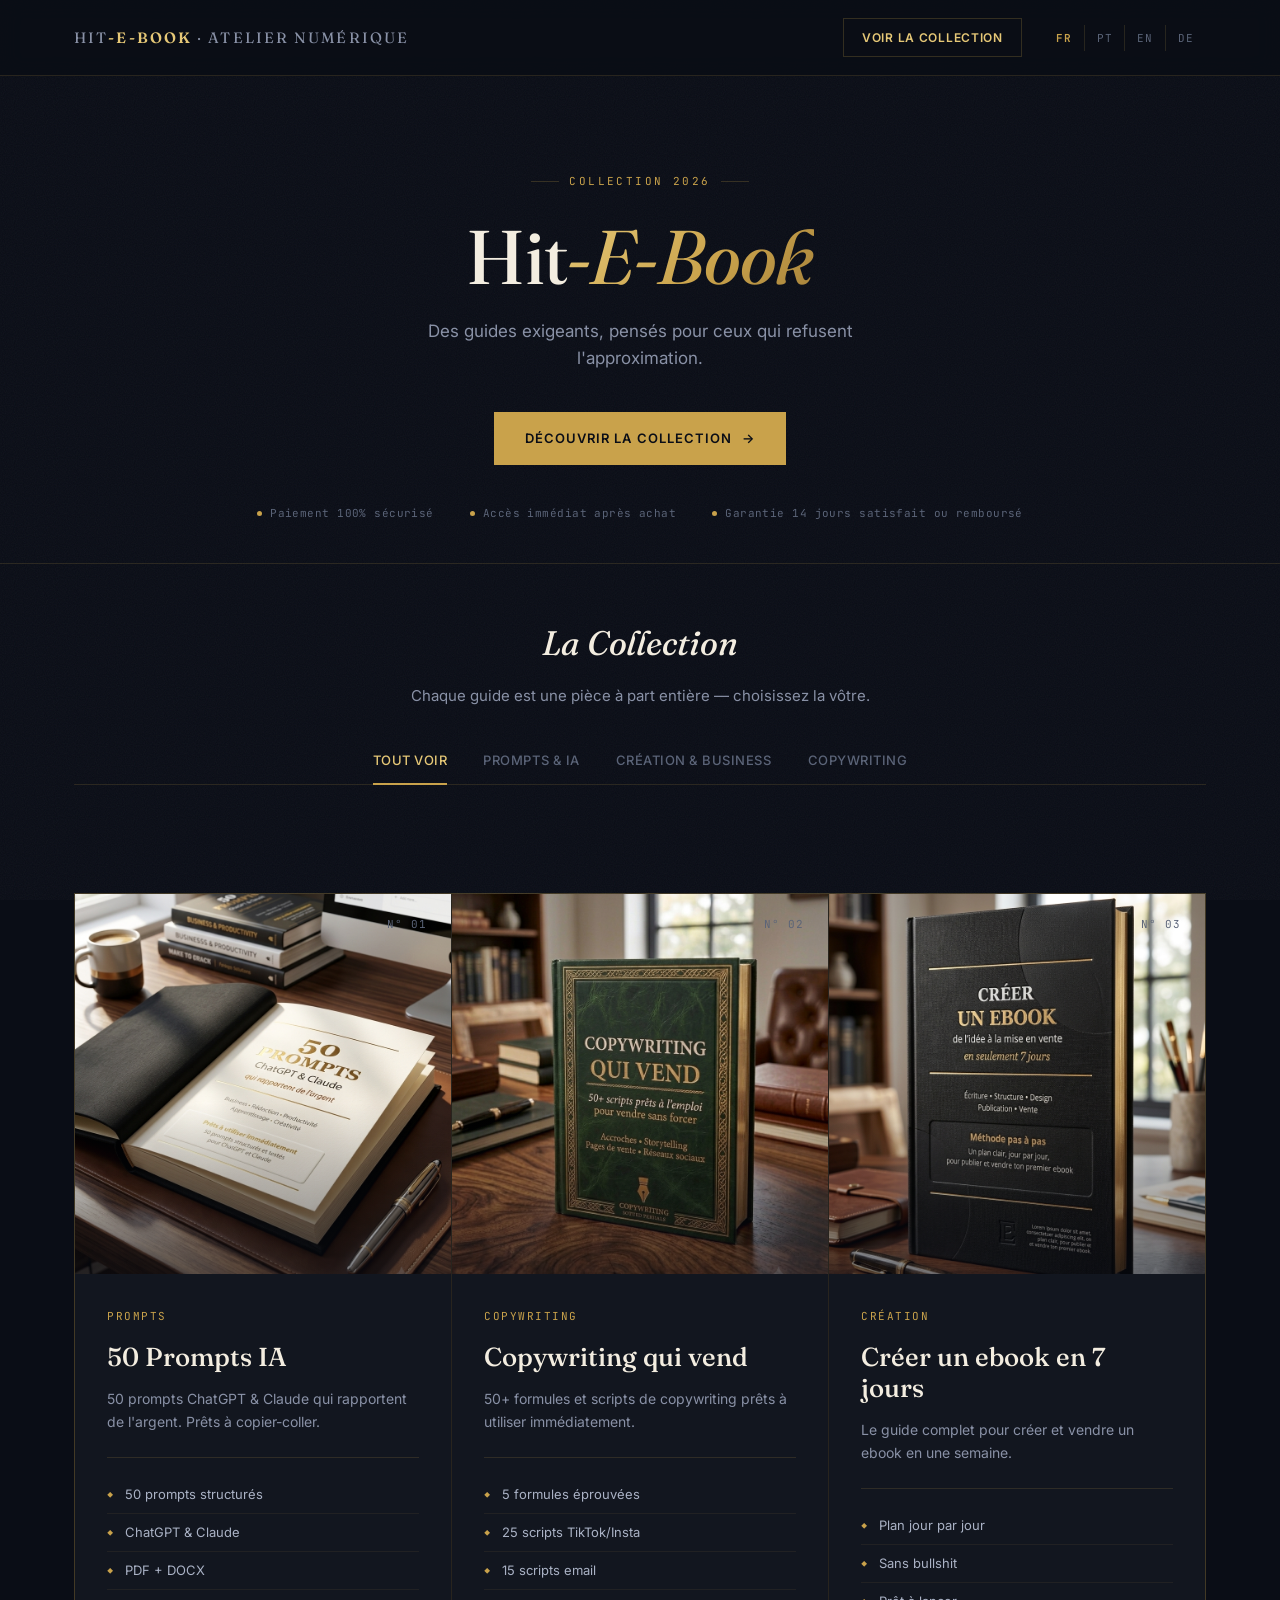
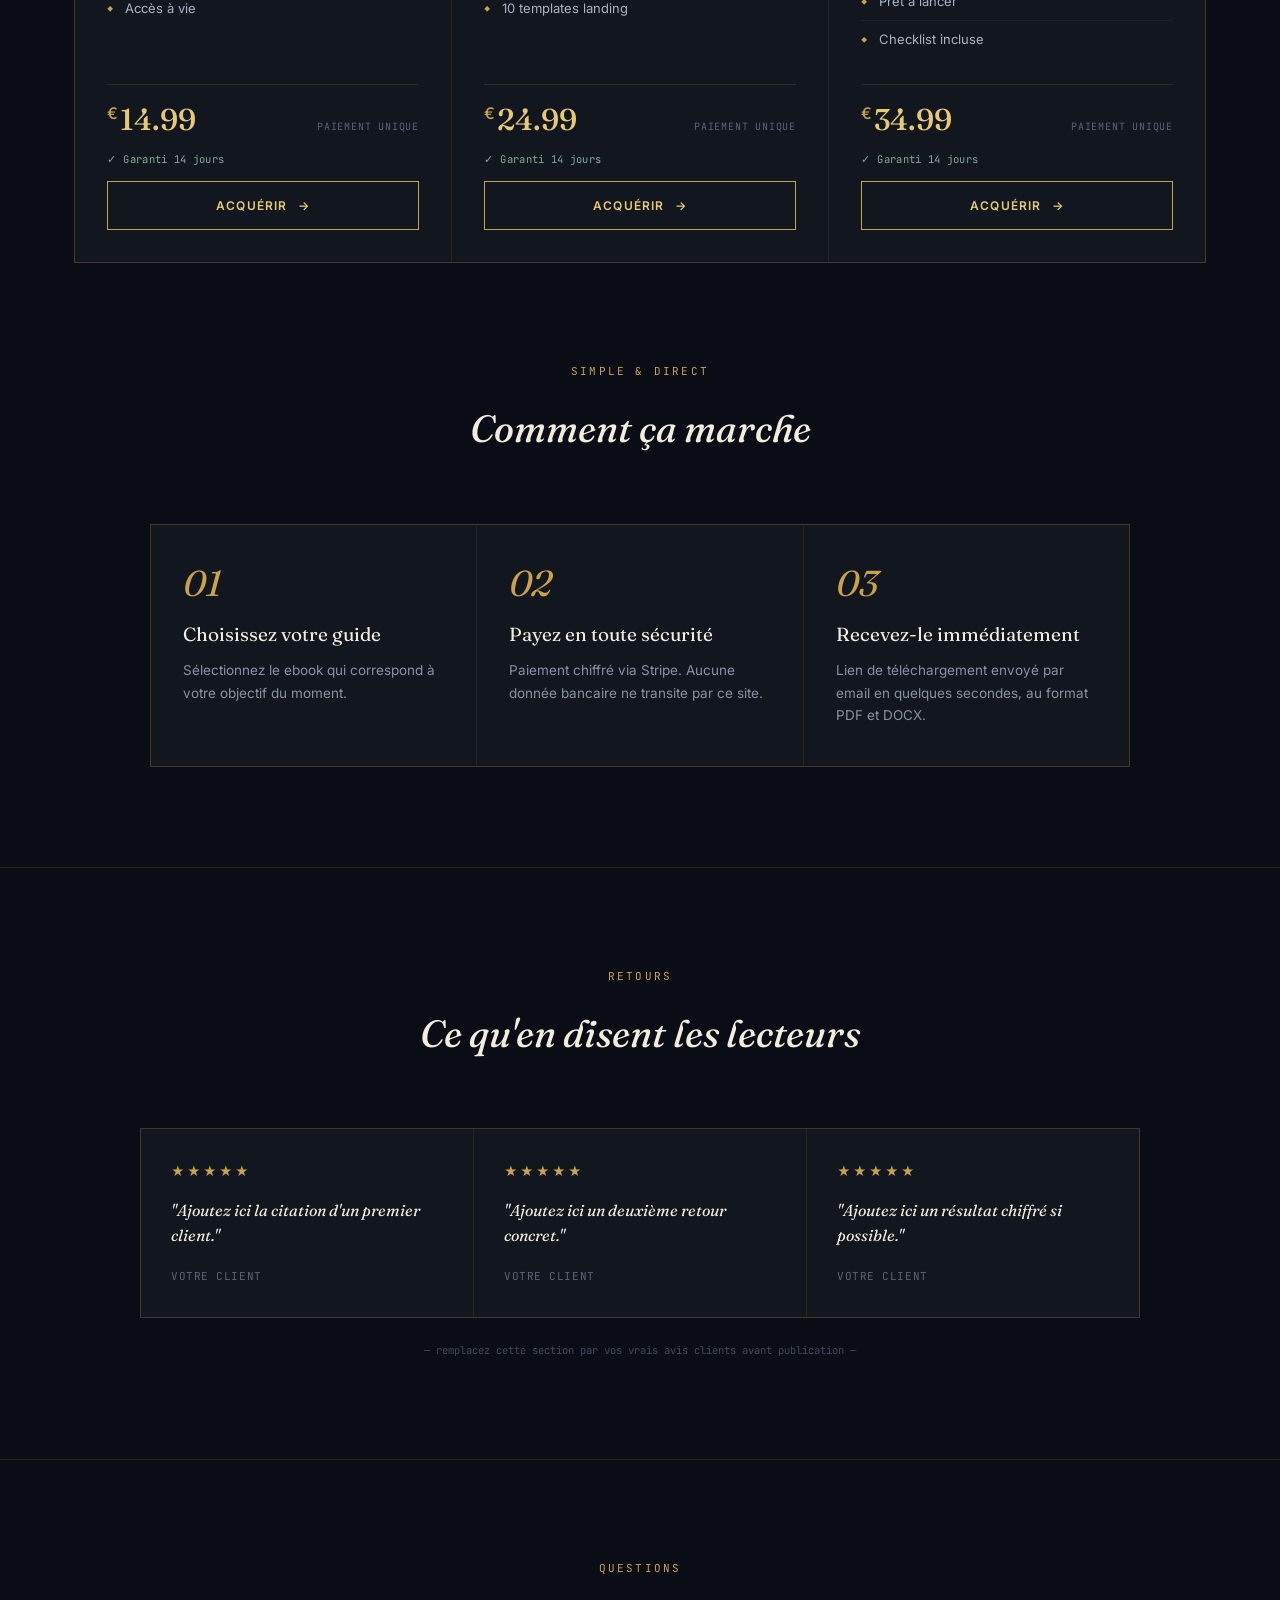
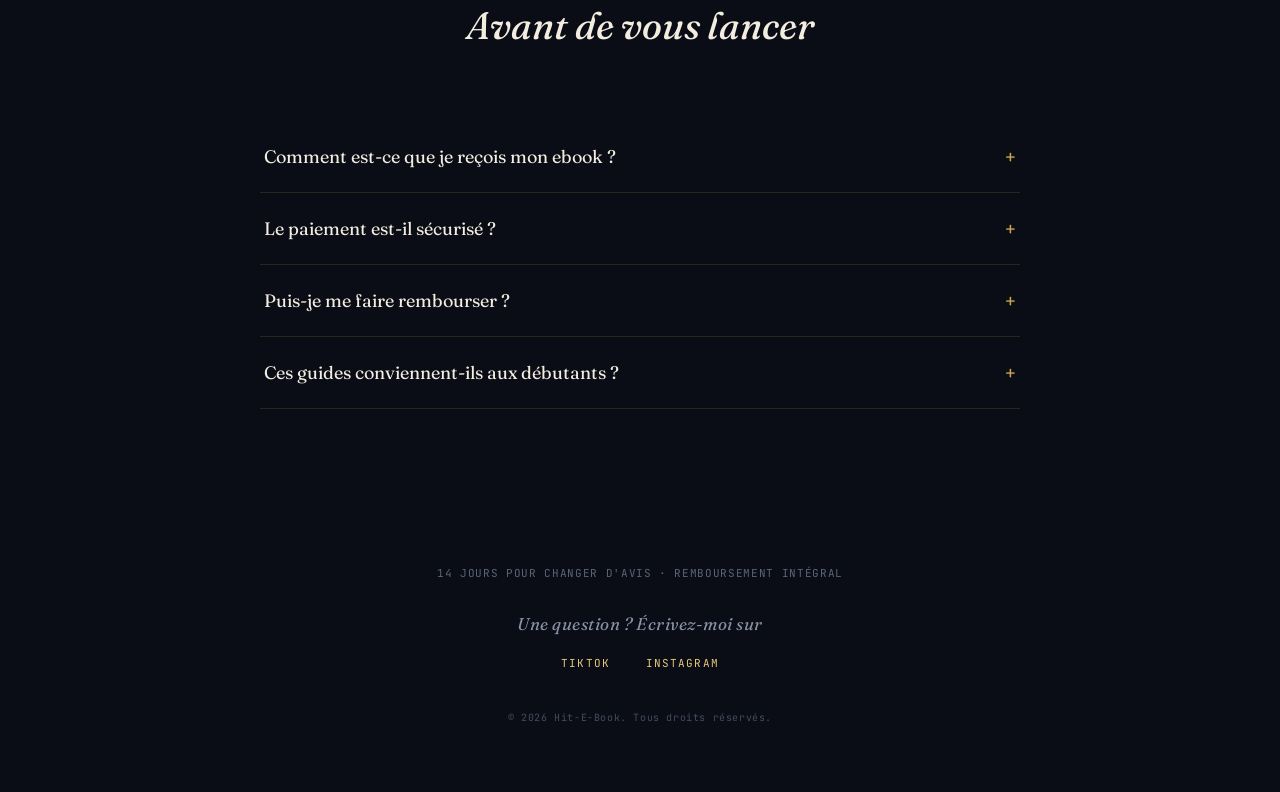
==== index.html @ 1818e829 "Update index.html" ====
<!DOCTYPE html>
<html lang="fr">
<head>
<meta charset="UTF-8">
<meta name="viewport" content="width=device-width, initial-scale=1.0">
<meta name="description" content="Des guides numériques exigeants sur les prompts IA, le copywriting et la création de business en ligne. Paiement sécurisé, accès immédiat.">
<link rel="icon" type="image/x-icon" href="hitebook.ico">
<title>Hit-E-Book — Collection</title>

<link rel="preconnect" href="https://fonts.googleapis.com">
<link rel="preconnect" href="https://fonts.gstatic.com" crossorigin>
<link href="https://fonts.googleapis.com/css2?family=Fraunces:ital,opsz,wght@0,9..144,300;0,9..144,450;0,9..144,600;0,9..144,700;1,9..144,450&family=Inter:wght@400;500;600;700&family=JetBrains+Mono:wght@400;500&display=swap" rel="stylesheet">

<style>
    :root{
        --bg: #0a0d16;
        --bg-panel: #12162389;
        --panel-solid: #12161f;
        --panel-raised: #171c29;
        --gold: #c9a24b;
        --gold-light: #e6c877;
        --gold-dim: rgba(201,162,75,0.22);
        --hairline: rgba(201,162,75,0.16);
        --cream: #f3ede0;
        --muted: #8991a6;
        --muted-dim: #5b6478;
        --green: #7fae8f;
    }

    *{ margin:0; padding:0; box-sizing:border-box; }

    html{ scroll-behavior:smooth; }

    body{
        font-family:'Inter', sans-serif;
        background:
            radial-gradient(1100px 600px at 50% -10%, rgba(201,162,75,0.10), transparent 60%),
            var(--bg);
        color: var(--cream);
        line-height:1.6;
        -webkit-font-smoothing: antialiased;
    }

    body::before{
        content:"";
        position:fixed; inset:0;
        pointer-events:none;
        opacity:0.05;
        z-index:1;
        background-image:url("data:image/svg+xml;utf8,<svg xmlns='http://www.w3.org/2000/svg' width='120' height='120'><filter id='n'><feTurbulence type='fractalNoise' baseFrequency='0.9' numOctaves='2' stitchTiles='stitch'/></filter><rect width='100%25' height='100%25' filter='url(%23n)'/></svg>");
    }

    .container{ max-width:1180px; margin:0 auto; padding:0 24px; position:relative; z-index:2; }

    a{ color:inherit; }

    ::selection{ background: var(--gold-dim); color:var(--cream); }

    /* ============ TOP BAR ============ */
    .topbar{
        border-bottom:1px solid var(--hairline);
        padding:18px 0;
        position:sticky;
        top:0;
        background: rgba(10,13,22,0.86);
        backdrop-filter: blur(10px);
        -webkit-backdrop-filter: blur(10px);
        z-index:50;
    }
    .topbar .container{
        display:flex;
        align-items:center;
        justify-content:space-between;
        gap:16px;
        flex-wrap:wrap;
    }
    .brand-mark{
        font-family:'Fraunces', serif;
        font-size:15px;
        letter-spacing:0.14em;
        text-transform:uppercase;
        color: var(--muted);
    }
    .brand-mark strong{ color: var(--gold-light); font-weight:600; }

    .topbar-right{
        display:flex;
        align-items:center;
        gap:22px;
    }

    .topbar-cta{
        font-family:'Inter', sans-serif;
        font-size:12px;
        font-weight:600;
        letter-spacing:0.06em;
        text-transform:uppercase;
        color: var(--gold-light);
        border:1px solid var(--gold-dim);
        padding:9px 18px;
        text-decoration:none;
        transition: all 0.25s ease;
        white-space:nowrap;
    }
    .topbar-cta:hover{ background: var(--gold); color:#0a0d16; border-color: var(--gold); }

    .language-selector{
        display:flex;
        align-items:center;
        gap:0;
    }
    .language-btn{
        background:none;
        border:none;
        color: var(--muted-dim);
        padding:6px 12px;
        cursor:pointer;
        font-family:'JetBrains Mono', monospace;
        font-size:11px;
        letter-spacing:0.08em;
        text-transform:uppercase;
        border-right:1px solid var(--hairline);
        transition: color 0.25s ease;
    }
    .language-selector .language-btn:last-child{ border-right:none; }
    .language-btn:hover{ color: var(--gold-light); }
    .language-btn.active{ color: var(--gold); font-weight:600; }

    /* ============ HEADER / HERO ============ */
    header{
        padding:88px 20px 40px;
        text-align:center;
        border-bottom:1px solid var(--hairline);
        position:relative;
        overflow:hidden;
    }

    .eyebrow{
        display:inline-flex;
        align-items:center;
        gap:10px;
        font-family:'JetBrains Mono', monospace;
        font-size:11px;
        letter-spacing:0.22em;
        text-transform:uppercase;
        color: var(--gold);
        margin-bottom:28px;
    }
    .eyebrow::before, .eyebrow::after{
        content:"";
        width:28px; height:1px;
        background: var(--gold-dim);
    }

    header h1{
        font-family:'Fraunces', serif;
        font-weight:450;
        font-size:clamp(44px, 7vw, 76px);
        letter-spacing:-0.01em;
        line-height:1.02;
        margin-bottom:22px;
    }

    .gradient-text{
        font-style:italic;
        font-weight:450;
        background: linear-gradient(135deg, var(--gold-light), var(--gold) 60%, #a5813a);
        -webkit-background-clip:text;
        -webkit-text-fill-color:transparent;
        background-clip:text;
    }

    header p{
        font-size:17px;
        color: var(--muted);
        max-width:480px;
        margin:0 auto 40px;
        font-weight:400;
    }

    .header-cta{
        display:inline-flex;
        align-items:center;
        gap:10px;
        background: var(--gold);
        color:#0a0d16;
        border:1px solid var(--gold);
        padding:15px 30px;
        text-align:center;
        font-family:'Inter', sans-serif;
        font-weight:600;
        font-size:13px;
        letter-spacing:0.08em;
        text-transform:uppercase;
        text-decoration:none;
        cursor:pointer;
        transition: transform 0.25s ease, box-shadow 0.25s ease;
        margin-bottom:40px;
    }
    .header-cta:hover{ transform: translateY(-2px); box-shadow: 0 12px 30px -8px rgba(201,162,75,0.45); }

    /* trust bar */
    .trust-bar{
        display:flex;
        justify-content:center;
        gap:36px;
        flex-wrap:wrap;
        font-family:'JetBrains Mono', monospace;
        font-size:11px;
        letter-spacing:0.04em;
        color: var(--muted-dim);
    }
    .trust-bar span{
        display:inline-flex;
        align-items:center;
        gap:8px;
    }
    .trust-bar span::before{
        content:"";
        width:5px; height:5px;
        border-radius:50%;
        background: var(--gold);
        flex-shrink:0;
    }

    /* ============ HERO STRIP ============ */
    .hero{
        padding:52px 20px 44px;
        text-align:center;
    }

    .hero h2{
        font-family:'Fraunces', serif;
        font-weight:450;
        font-style:italic;
        font-size:clamp(26px, 3.4vw, 34px);
        color: var(--cream);
        margin-bottom:14px;
    }

    .hero p{
        font-size:15px;
        color: var(--muted);
        margin-bottom:44px;
    }

    .filters{
        display:flex;
        justify-content:center;
        gap:36px;
        flex-wrap:wrap;
        border-bottom:1px solid var(--hairline);
        padding-bottom:0;
    }

    .filter-btn{
        background:none;
        border:none;
        color: var(--muted-dim);
        padding:0 0 16px;
        cursor:pointer;
        font-family:'Inter', sans-serif;
        font-size:13px;
        letter-spacing:0.04em;
        text-transform:uppercase;
        font-weight:500;
        position:relative;
        transition: color 0.25s ease;
    }
    .filter-btn::after{
        content:"";
        position:absolute;
        left:0; right:0; bottom:-1px;
        height:2px;
        background: var(--gold);
        transform: scaleX(0);
        transform-origin:center;
        transition: transform 0.3s ease;
    }
    .filter-btn:hover{ color: var(--cream); }
    .filter-btn.active{ color: var(--gold-light); }
    .filter-btn.active::after{ transform: scaleX(1); }

    /* ============ PRODUCTS GRID ============ */
    .products-grid{
        display:grid;
        grid-template-columns: repeat(auto-fit, minmax(340px, 1fr));
        gap:1px;
        background: var(--hairline);
        border:1px solid var(--hairline);
        margin:64px 0 0;
    }

    .product-card{
        background: var(--panel-solid);
        position:relative;
        display:flex;
        flex-direction:column;
        transition: background 0.35s ease;
    }
    .product-card:hover{ background:#151a26; }

    .product-edition{
        position:absolute;
        top:22px; right:24px;
        font-family:'JetBrains Mono', monospace;
        font-size:11px;
        letter-spacing:0.1em;
        color: var(--muted-dim);
        z-index:3;
    }

    .product-badge{
        position:absolute;
        top:22px; left:0;
        background: var(--gold);
        color:#0a0d16;
        font-family:'JetBrains Mono', monospace;
        font-size:10px;
        font-weight:700;
        letter-spacing:0.08em;
        text-transform:uppercase;
        padding:5px 12px 5px 14px;
        z-index:3;
    }

    .product-image{
        width:100%;
        height:380px;
        background: linear-gradient(180deg, #1b2130 0%, #0e1119 100%);
        display:flex;
        align-items:center;
        justify-content:center;
        overflow:hidden;
        position:relative;
    }
    .product-image::after{
        content:"";
        position:absolute; inset:0;
        background: linear-gradient(180deg, transparent 55%, rgba(10,13,22,0.55));
        pointer-events:none;
    }
    .product-image img{
        width:100%;
        height:100%;
        object-fit:cover;
        filter: saturate(0.94) contrast(1.02);
        transition: transform 0.6s cubic-bezier(.2,.7,.2,1);
    }
    .product-card:hover .product-image img{ transform: scale(1.045); }

    .product-content{
        padding:34px 32px 32px;
        flex:1;
        display:flex;
        flex-direction:column;
    }

    .product-category{
        font-family:'JetBrains Mono', monospace;
        font-size:11px;
        letter-spacing:0.14em;
        text-transform:uppercase;
        color: var(--gold);
        margin-bottom:16px;
    }

    .product-title{
        font-family:'Fraunces', serif;
        font-weight:500;
        font-size:26px;
        line-height:1.2;
        margin-bottom:14px;
        color: var(--cream);
    }

    .product-desc{
        font-size:14px;
        color: var(--muted);
        margin-bottom:24px;
        line-height:1.65;
    }

    .product-features{
        list-style:none;
        margin-bottom:26px;
        border-top:1px solid var(--hairline);
        padding-top:18px;
    }

    .product-features li{
        font-size:13px;
        color:#aab2c5;
        padding:8px 0;
        display:flex;
        gap:12px;
        align-items:baseline;
        border-bottom:1px solid rgba(201,162,75,0.08);
    }
    .product-features li:last-child{ border-bottom:none; }

    .product-features li:before{
        content:"◆";
        color: var(--gold);
        font-size:6px;
        flex-shrink:0;
        transform: translateY(-2px);
    }

    .product-price{
        display:flex;
        justify-content:space-between;
        align-items:flex-end;
        margin-bottom:16px;
        padding-top:20px;
        margin-top:auto;
        border-top:1px solid var(--hairline);
    }

    .price-tag{
        font-family:'Fraunces', serif;
        font-size:30px;
        font-weight:500;
        color: var(--gold-light);
        line-height:1;
    }
    .price-tag .currency{
        font-size:16px;
        font-family:'Inter', sans-serif;
        vertical-align: super;
        margin-right:2px;
        color: var(--gold);
    }

    .price-note{
        font-family:'JetBrains Mono', monospace;
        font-size:10px;
        letter-spacing:0.08em;
        text-transform:uppercase;
        color: var(--muted-dim);
    }

    .product-guarantee{
        font-family:'JetBrains Mono', monospace;
        font-size:10.5px;
        letter-spacing:0.03em;
        color: var(--green);
        margin-bottom:14px;
        display:flex;
        align-items:center;
        gap:7px;
    }
    .product-guarantee::before{ content:"✓"; }

    .product-cta{
        display:flex;
        align-items:center;
        justify-content:center;
        gap:10px;
        background:transparent;
        color: var(--gold-light);
        border:1px solid var(--gold);
        padding:14px 24px;
        text-align:center;
        font-family:'Inter', sans-serif;
        font-weight:600;
        font-size:12px;
        letter-spacing:0.1em;
        text-transform:uppercase;
        text-decoration:none;
        cursor:pointer;
        width:100%;
        transition: background 0.3s ease, color 0.3s ease;
    }
    .product-cta .arrow{ transition: transform 0.3s ease; }
    .product-cta:hover{
        background: var(--gold);
        color:#0a0d16;
    }
    .product-cta:hover .arrow{ transform: translateX(4px); }

    /* ============ SECTION SHELL ============ */
    .section{
        padding:100px 20px;
        border-bottom:1px solid var(--hairline);
    }
    .section-head{
        text-align:center;
        max-width:560px;
        margin:0 auto 64px;
    }
    .section-eyebrow{
        font-family:'JetBrains Mono', monospace;
        font-size:11px;
        letter-spacing:0.2em;
        text-transform:uppercase;
        color: var(--gold);
        margin-bottom:18px;
        display:block;
    }
    .section-title{
        font-family:'Fraunces', serif;
        font-weight:450;
        font-style:italic;
        font-size:clamp(28px, 3.6vw, 38px);
        color: var(--cream);
        margin-bottom:14px;
    }
    .section-sub{
        font-size:15px;
        color: var(--muted);
    }

    /* ============ HOW IT WORKS ============ */
    .steps{
        display:grid;
        grid-template-columns: repeat(3, 1fr);
        gap:1px;
        background: var(--hairline);
        border:1px solid var(--hairline);
        max-width:980px;
        margin:0 auto;
    }
    .step{
        background: var(--panel-solid);
        padding:40px 32px;
        text-align:left;
    }
    .step-num{
        font-family:'Fraunces', serif;
        font-style:italic;
        font-size:36px;
        color: var(--gold);
        margin-bottom:18px;
        line-height:1;
    }
    .step-title{
        font-family:'Fraunces', serif;
        font-size:19px;
        margin-bottom:10px;
        color: var(--cream);
    }
    .step-desc{
        font-size:13.5px;
        color: var(--muted);
        line-height:1.65;
    }

    /* ============ TESTIMONIALS ============ */
    .testimonials{
        display:grid;
        grid-template-columns: repeat(auto-fit, minmax(280px, 1fr));
        gap:1px;
        background: var(--hairline);
        border:1px solid var(--hairline);
        max-width:1000px;
        margin:0 auto;
    }
    .testimonial{
        background: var(--panel-solid);
        padding:32px 30px;
    }
    .testimonial-stars{
        color: var(--gold);
        font-size:13px;
        letter-spacing:2px;
        margin-bottom:16px;
    }
    .testimonial-quote{
        font-family:'Fraunces', serif;
        font-style:italic;
        font-size:16px;
        color: var(--cream);
        line-height:1.55;
        margin-bottom:20px;
    }
    .testimonial-author{
        font-family:'JetBrains Mono', monospace;
        font-size:11px;
        letter-spacing:0.05em;
        color: var(--muted-dim);
        text-transform:uppercase;
    }
    .testimonials-note{
        text-align:center;
        font-family:'JetBrains Mono', monospace;
        font-size:10.5px;
        color: var(--muted-dim);
        margin-top:24px;
        opacity:0.7;
    }

    /* ============ FAQ ============ */
    .faq{
        max-width:760px;
        margin:0 auto;
    }
    .faq-item{
        border-bottom:1px solid var(--hairline);
    }
    .faq-question{
        width:100%;
        background:none;
        border:none;
        color: var(--cream);
        text-align:left;
        padding:24px 4px;
        font-family:'Fraunces', serif;
        font-size:18px;
        cursor:pointer;
        display:flex;
        justify-content:space-between;
        align-items:center;
        gap:20px;
    }
    .faq-icon{
        color: var(--gold);
        font-family:'JetBrains Mono', monospace;
        font-size:18px;
        flex-shrink:0;
        transition: transform 0.3s ease;
    }
    .faq-item.open .faq-icon{ transform: rotate(45deg); }
    .faq-answer{
        max-height:0;
        overflow:hidden;
        transition: max-height 0.35s ease, padding 0.35s ease;
        padding:0 4px;
    }
    .faq-item.open .faq-answer{
        max-height:300px;
        padding:0 4px 24px;
    }
    .faq-answer p{
        font-size:14.5px;
        color: var(--muted);
        line-height:1.7;
        max-width:640px;
    }

    /* ============ FOOTER ============ */
    footer{
        padding:56px 20px 48px;
        text-align:center;
    }

    .footer-guarantee{
        font-family:'JetBrains Mono', monospace;
        font-size:11px;
        letter-spacing:0.06em;
        color: var(--muted-dim);
        margin-bottom:28px;
        text-transform:uppercase;
    }

    footer p{
        margin-bottom:18px;
        color: var(--muted-dim);
        font-size:13px;
        letter-spacing:0.03em;
    }

    #footerQuestion{
        font-family:'Fraunces', serif;
        font-style:italic;
        font-size:17px;
        color: var(--muted);
    }

    .social-links{
        display:flex;
        justify-content:center;
        gap:36px;
        margin-bottom:32px;
    }

    .social-links a{
        color: var(--gold-light);
        text-decoration:none;
        font-family:'JetBrains Mono', monospace;
        font-size:11px;
        letter-spacing:0.1em;
        text-transform:uppercase;
        padding-bottom:4px;
        border-bottom:1px solid transparent;
        transition: border-color 0.3s ease, color 0.3s ease;
    }
    .social-links a:hover{
        color: var(--gold);
        border-color: var(--gold-dim);
    }

    #footerCopyright{
        font-family:'JetBrains Mono', monospace;
        font-size:10px;
        letter-spacing:0.06em;
        color:#454c5e;
    }

    /* ============ RESPONSIVE ============ */
    @media (max-width: 768px){
        header{ padding:64px 20px 36px; }
        header h1{ font-size:40px; }
        .hero h2{ font-size:24px; }
        .filters{ gap:20px; }
        .products-grid{ grid-template-columns:1fr; margin:44px 0 0; }
        .product-image{ height:320px; }
        .product-content{ padding:28px 24px 26px; }
        .topbar .container{ justify-content:center; text-align:center; }
        .topbar-right{ width:100%; justify-content:center; }
        .section{ padding:64px 20px; }
        .steps{ grid-template-columns:1fr; }
        .trust-bar{ gap:18px 22px; }
    }

    @media (prefers-reduced-motion: reduce){
        *{ transition:none !important; animation:none !important; }
    }
</style>
</head>
<body>

<!-- TOP BAR -->
<div class="topbar">
    <div class="container">
        <div class="brand-mark">Hit<strong>-E-Book</strong> · Atelier Numérique</div>
        <div class="topbar-right">
            <a href="#collection" class="topbar-cta" id="topbarCta">Voir la collection</a>
            <div class="language-selector">
                <button class="language-btn active" onclick="changeLanguage('fr', this)">FR</button>
                <button class="language-btn" onclick="changeLanguage('pt', this)">PT</button>
                <button class="language-btn" onclick="changeLanguage('en', this)">EN</button>
                <button class="language-btn" onclick="changeLanguage('de', this)">DE</button>
            </div>
        </div>
    </div>
</div>

<!-- HEADER -->
<header>
    <div class="container">
        <div class="eyebrow" id="eyebrowLabel">Collection 2026</div>
        <h1>Hit<span class="gradient-text">-E-Book</span></h1>
        <p id="headerDescription">Des guides exigeants, pensés pour ceux qui refusent l'approximation.</p>
        <a href="#collection" class="header-cta" id="headerCta"><span>Découvrir la collection</span><span>→</span></a>
        <div class="trust-bar">
            <span id="trust1">Paiement 100% sécurisé</span>
            <span id="trust2">Accès immédiat après achat</span>
            <span id="trust3">Garantie 14 jours satisfait ou remboursé</span>
        </div>
    </div>
</header>

<!-- HERO + FILTERS -->
<div class="hero" id="collection">
    <div class="container">
        <h2 id="heroTitle">La Collection</h2>
        <p id="heroDescription">Chaque guide est une pièce à part entière — choisissez la vôtre.</p>

        <div class="filters">
            <button class="filter-btn active" onclick="filterProducts('all', this)" id="filterAll">Tout voir</button>
            <button class="filter-btn" onclick="filterProducts('prompts', this)" id="filterPrompts">Prompts &amp; IA</button>
            <button class="filter-btn" onclick="filterProducts('creation', this)" id="filterCreation">Création &amp; Business</button>
            <button class="filter-btn" onclick="filterProducts('copywriting', this)" id="filterCopywriting">Copywriting</button>
        </div>
    </div>
</div>

<!-- PRODUCTS GRID -->
<div class="container">
    <div class="products-grid" id="productsGrid"></div>
</div>

<!-- HOW IT WORKS -->
<section class="section">
    <div class="container">
        <div class="section-head">
            <span class="section-eyebrow" id="howEyebrow">Simple &amp; direct</span>
            <h2 class="section-title" id="howTitle">Comment ça marche</h2>
        </div>
        <div class="steps" id="stepsGrid"></div>
    </div>
</section>

<!-- TESTIMONIALS -->
<section class="section">
    <div class="container">
        <div class="section-head">
            <span class="section-eyebrow" id="testiEyebrow">Retours</span>
            <h2 class="section-title" id="testiTitle">Ce qu'en disent les lecteurs</h2>
        </div>
        <div class="testimonials" id="testimonialsGrid"></div>
        <p class="testimonials-note" id="testiNote">— remplacez cette section par vos vrais avis clients avant publication —</p>
    </div>
</section>

<!-- FAQ -->
<section class="section" style="border-bottom:none;">
    <div class="container">
        <div class="section-head">
            <span class="section-eyebrow" id="faqEyebrow">Questions</span>
            <h2 class="section-title" id="faqTitle">Avant de vous lancer</h2>
        </div>
        <div class="faq" id="faqList"></div>
    </div>
</section>

<!-- FOOTER -->
<footer>
    <div class="container">
        <p class="footer-guarantee" id="footerGuarantee">14 jours pour changer d'avis · Remboursement intégral</p>
        <p id="footerQuestion">Une question ? Écrivez-moi sur</p>
        <div class="social-links">
            <a href="https://www.tiktok.com/@hitebook" target="_blank">TikTok</a>
            <a href="https://www.instagram.com/hit_e_book/" target="_blank">Instagram</a>
        </div>
        <p id="footerCopyright">© 2026 Hit-E-Book. Tous droits réservés.</p>
    </div>
</footer>

<script>

    /* =========================
       TRADUCTIONS
    ========================= */

    const translations = {

        fr: {
            eyebrowLabel: "Collection 2026",
            headerDescription: "Des guides exigeants, pensés pour ceux qui refusent l'approximation.",
            headerCta: "Découvrir la collection",
            topbarCta: "Voir la collection",
            trust1: "Paiement 100% sécurisé",
            trust2: "Accès immédiat après achat",
            trust3: "Garantie 14 jours satisfait ou remboursé",
            heroTitle: "La Collection",
            heroDescription: "Chaque guide est une pièce à part entière — choisissez la vôtre.",

            all: "Tout voir",
            prompts: "Prompts & IA",
            creation: "Création & Business",
            copywriting: "Copywriting",

            categoryPrompts: "Prompts",
            categoryCreation: "Création",
            categoryCopywriting: "Copywriting",

            once: "Paiement unique",
            buy: "Acquérir",
            arrow: "→",
            guarantee: "Garanti 14 jours",

            howEyebrow: "Simple & direct",
            howTitle: "Comment ça marche",
            steps: [
                { title: "Choisissez votre guide", desc: "Sélectionnez le ebook qui correspond à votre objectif du moment." },
                { title: "Payez en toute sécurité", desc: "Paiement chiffré via Stripe. Aucune donnée bancaire ne transite par ce site." },
                { title: "Recevez-le immédiatement", desc: "Lien de téléchargement envoyé par email en quelques secondes, au format PDF et DOCX." }
            ],

            testiEyebrow: "Retours",
            testiTitle: "Ce qu'en disent les lecteurs",
            testiNote: "— remplacez cette section par vos vrais avis clients avant publication —",
            testimonials: [
                { quote: "Ajoutez ici la citation d'un premier client.", author: "Votre client" },
                { quote: "Ajoutez ici un deuxième retour concret.", author: "Votre client" },
                { quote: "Ajoutez ici un résultat chiffré si possible.", author: "Votre client" }
            ],

            faqEyebrow: "Questions",
            faqTitle: "Avant de vous lancer",
            faq: [
                { q: "Comment est-ce que je reçois mon ebook ?", a: "Dès la confirmation du paiement, un lien de téléchargement vous est envoyé automatiquement par email, au format PDF et DOCX. Aucun compte n'est nécessaire." },
                { q: "Le paiement est-il sécurisé ?", a: "Oui, tous les paiements passent par Stripe, la même infrastructure utilisée par des millions d'entreprises. Vos données bancaires ne transitent jamais par ce site." },
                { q: "Puis-je me faire rembourser ?", a: "Vous disposez de 14 jours après l'achat pour demander un remboursement intégral si le contenu ne vous convient pas, sans justification." },
                { q: "Ces guides conviennent-ils aux débutants ?", a: "Oui. Chaque guide est conçu pour être appliqué immédiatement, aucune expérience préalable n'est requise." }
            ],

            footerGuarantee: "14 jours pour changer d'avis · Remboursement intégral",
            footerQuestion: "Une question ? Écrivez-moi sur",
            footerCopyright: "© 2026 Hit-E-Book. Tous droits réservés."
        },

        pt: {
            eyebrowLabel: "Coleção 2026",
            headerDescription: "Guias exigentes, feitos para quem recusa o improviso.",
            headerCta: "Ver a coleção",
            topbarCta: "Ver a coleção",
            trust1: "Pagamento 100% seguro",
            trust2: "Acesso imediato após a compra",
            trust3: "Garantia de 14 dias ou seu dinheiro de volta",
            heroTitle: "A Coleção",
            heroDescription: "Cada guia é uma peça única — escolha a sua.",

            all: "Ver tudo",
            prompts: "Prompts & IA",
            creation: "Criação & Negócios",
            copywriting: "Copywriting",

            categoryPrompts: "Prompts",
            categoryCreation: "Criação",
            categoryCopywriting: "Copywriting",

            once: "Pagamento único",
            buy: "Adquirir",
            arrow: "→",
            guarantee: "Garantia de 14 dias",

            howEyebrow: "Simples e direto",
            howTitle: "Como funciona",
            steps: [
                { title: "Escolha seu guia", desc: "Selecione o ebook que combina com seu objetivo atual." },
                { title: "Pague com segurança", desc: "Pagamento criptografado via Stripe. Nenhum dado bancário passa por este site." },
                { title: "Receba na hora", desc: "Link de download enviado por email em segundos, em PDF e DOCX." }
            ],

            testiEyebrow: "Avaliações",
            testiTitle: "O que dizem os leitores",
            testiNote: "— substitua esta seção pelas suas avaliações reais antes de publicar —",
            testimonials: [
                { quote: "Adicione aqui a citação de um primeiro cliente.", author: "Seu cliente" },
                { quote: "Adicione aqui um segundo depoimento concreto.", author: "Seu cliente" },
                { quote: "Adicione aqui um resultado com números, se possível.", author: "Seu cliente" }
            ],

            faqEyebrow: "Perguntas",
            faqTitle: "Antes de começar",
            faq: [
                { q: "Como recebo meu ebook?", a: "Assim que o pagamento é confirmado, um link de download é enviado automaticamente por email, em PDF e DOCX. Nenhuma conta é necessária." },
                { q: "O pagamento é seguro?", a: "Sim, todos os pagamentos passam pelo Stripe, a mesma infraestrutura usada por milhões de empresas. Seus dados bancários nunca passam por este site." },
                { q: "Posso pedir reembolso?", a: "Você tem 14 dias após a compra para solicitar reembolso integral caso o conteúdo não atenda suas expectativas, sem necessidade de justificativa." },
                { q: "Esses guias servem para iniciantes?", a: "Sim. Cada guia foi feito para ser aplicado imediatamente, sem exigir experiência prévia." }
            ],

            footerGuarantee: "14 dias para mudar de ideia · Reembolso integral",
            footerQuestion: "Dúvidas? Fale comigo em",
            footerCopyright: "© 2026 Hit-E-Book. Todos os direitos reservados."
        },

        en: {
            eyebrowLabel: "Collection 2026",
            headerDescription: "Exacting guides, made for those who refuse to wing it.",
            headerCta: "Discover the collection",
            topbarCta: "View the collection",
            trust1: "100% secure payment",
            trust2: "Instant access after purchase",
            trust3: "14-day money-back guarantee",
            heroTitle: "The Collection",
            heroDescription: "Each guide is a piece in its own right — choose yours.",

            all: "View all",
            prompts: "Prompts & AI",
            creation: "Creation & Business",
            copywriting: "Copywriting",

            categoryPrompts: "Prompts",
            categoryCreation: "Creation",
            categoryCopywriting: "Copywriting",

            once: "One-time payment",
            buy: "Acquire",
            arrow: "→",
            guarantee: "14-day guarantee",

            howEyebrow: "Simple & direct",
            howTitle: "How it works",
            steps: [
                { title: "Choose your guide", desc: "Pick the ebook that matches what you're trying to achieve right now." },
                { title: "Pay securely", desc: "Encrypted payment via Stripe. No banking data ever passes through this site." },
                { title: "Get it instantly", desc: "Download link sent by email within seconds, in PDF and DOCX format." }
            ],

            testiEyebrow: "Feedback",
            testiTitle: "What readers are saying",
            testiNote: "— replace this section with your real customer reviews before publishing —",
            testimonials: [
                { quote: "Add your first customer quote here.", author: "Your customer" },
                { quote: "Add a second concrete review here.", author: "Your customer" },
                { quote: "Add a measurable result here if possible.", author: "Your customer" }
            ],

            faqEyebrow: "Questions",
            faqTitle: "Before you start",
            faq: [
                { q: "How do I receive my ebook?", a: "As soon as payment is confirmed, a download link is automatically sent to your email, in PDF and DOCX format. No account required." },
                { q: "Is payment secure?", a: "Yes, all payments go through Stripe, the same infrastructure used by millions of businesses. Your banking data never passes through this site." },
                { q: "Can I get a refund?", a: "You have 14 days after purchase to request a full refund if the content isn't right for you, no questions asked." },
                { q: "Are these guides suitable for beginners?", a: "Yes. Each guide is designed to be applied immediately, no prior experience required." }
            ],

            footerGuarantee: "14 days to change your mind · Full refund",
            footerQuestion: "Questions? Reach me on",
            footerCopyright: "© 2026 Hit-E-Book. All rights reserved."
        },

        de: {
            eyebrowLabel: "Kollektion 2026",
            headerDescription: "Anspruchsvolle Leitfäden für alle, die keine Kompromisse eingehen.",
            headerCta: "Kollektion entdecken",
            topbarCta: "Kollektion ansehen",
            trust1: "100% sichere Zahlung",
            trust2: "Sofortiger Zugang nach dem Kauf",
            trust3: "14 Tage Geld-zurück-Garantie",
            heroTitle: "Die Kollektion",
            heroDescription: "Jeder Leitfaden ist ein eigenständiges Werk — wähle deins.",

            all: "Alle ansehen",
            prompts: "Prompts & KI",
            creation: "Erstellung & Business",
            copywriting: "Copywriting",

            categoryPrompts: "Prompts",
            categoryCreation: "Erstellung",
            categoryCopywriting: "Copywriting",

            once: "Einmalzahlung",
            buy: "Erwerben",
            arrow: "→",
            guarantee: "14 Tage Garantie",

            howEyebrow: "Einfach & direkt",
            howTitle: "So funktioniert's",
            steps: [
                { title: "Leitfaden wählen", desc: "Wähle das E-Book, das zu deinem aktuellen Ziel passt." },
                { title: "Sicher bezahlen", desc: "Verschlüsselte Zahlung über Stripe. Keine Bankdaten laufen über diese Seite." },
                { title: "Sofort erhalten", desc: "Download-Link innerhalb von Sekunden per E-Mail, als PDF und DOCX." }
            ],

            testiEyebrow: "Feedback",
            testiTitle: "Das sagen unsere Leser",
            testiNote: "— ersetze diesen Abschnitt vor der Veröffentlichung durch echte Kundenbewertungen —",
            testimonials: [
                { quote: "Füge hier das Zitat eines ersten Kunden ein.", author: "Dein Kunde" },
                { quote: "Füge hier eine zweite konkrete Bewertung ein.", author: "Dein Kunde" },
                { quote: "Füge hier ein messbares Ergebnis ein, wenn möglich.", author: "Dein Kunde" }
            ],

            faqEyebrow: "Fragen",
            faqTitle: "Bevor du startest",
            faq: [
                { q: "Wie erhalte ich mein E-Book?", a: "Sobald die Zahlung bestätigt ist, wird automatisch ein Download-Link per E-Mail gesendet, als PDF und DOCX. Kein Konto erforderlich." },
                { q: "Ist die Zahlung sicher?", a: "Ja, alle Zahlungen laufen über Stripe, dieselbe Infrastruktur, die Millionen Unternehmen nutzen. Deine Bankdaten laufen niemals über diese Seite." },
                { q: "Kann ich eine Rückerstattung bekommen?", a: "Du hast 14 Tage nach dem Kauf Zeit, eine vollständige Rückerstattung zu verlangen, falls der Inhalt nicht passt — ohne Begründung." },
                { q: "Eignen sich die Leitfäden für Anfänger?", a: "Ja. Jeder Leitfaden ist so gestaltet, dass er sofort angewendet werden kann, keine Vorerfahrung nötig." }
            ],

            footerGuarantee: "14 Tage Bedenkzeit · Volle Rückerstattung",
            footerQuestion: "Fragen? Schreib mir auf",
            footerCopyright: "© 2026 Hit-E-Book. Alle Rechte vorbehalten."
        }

    };


    /* =========================
       PRODUITS
    ========================= */

    const products = [

        {
            id: 1,
            edition: "N° 01",
            category: "prompts",
            image: "cover-ebook1.png",
            price: 14.99,
            link: "https://buy.stripe.com/14AbJ0aCegHa2DS90X87K03",

            fr: {
                title: "50 Prompts IA",
                description: "50 prompts ChatGPT & Claude qui rapportent de l'argent. Prêts à copier-coller.",
                features: ["50 prompts structurés", "ChatGPT & Claude", "PDF + DOCX", "Accès à vie"]
            },
            pt: {
                title: "50 Prompts de IA",
                description: "50 prompts para ChatGPT e Claude que podem ajudar você a ganhar dinheiro. Prontos para copiar e colar.",
                features: ["50 prompts estruturados", "ChatGPT e Claude", "PDF + DOCX", "Acesso vitalício"]
            },
            en: {
                title: "50 AI Prompts",
                description: "50 ChatGPT & Claude prompts designed to help you make money. Ready to copy and paste.",
                features: ["50 structured prompts", "ChatGPT & Claude", "PDF + DOCX", "Lifetime access"]
            },
            de: {
                title: "50 KI-Prompts",
                description: "50 ChatGPT- und Claude-Prompts, die dir helfen können, Geld zu verdienen. Sofort zum Kopieren und Einfügen bereit.",
                features: ["50 strukturierte Prompts", "ChatGPT & Claude", "PDF + DOCX", "Lebenslanger Zugang"]
            }
        },

        {
            id: 2,
            edition: "N° 02",
            category: "copywriting",
            image: "cover-ebook3.png",
            price: 24.99,
            link: "https://buy.stripe.com/6oU9AS7q2fD6fqE3GD87K01",

            fr: {
                title: "Copywriting qui vend",
                description: "50+ formules et scripts de copywriting prêts à utiliser immédiatement.",
                features: ["5 formules éprouvées", "25 scripts TikTok/Insta", "15 scripts email", "10 templates landing"]
            },
            pt: {
                title: "Copywriting que vende",
                description: "Mais de 50 fórmulas e scripts de copywriting prontos para usar imediatamente.",
                features: ["5 fórmulas comprovadas", "25 scripts para TikTok/Insta", "15 scripts de email", "10 templates de landing pages"]
            },
            en: {
                title: "Copywriting That Sells",
                description: "50+ copywriting formulas and scripts ready to use immediately.",
                features: ["5 proven formulas", "25 TikTok/Insta scripts", "15 email scripts", "10 landing page templates"]
            },
            de: {
                title: "Copywriting, das verkauft",
                description: "Über 50 Copywriting-Formeln und Skripte, die sofort einsatzbereit sind.",
                features: ["5 bewährte Formeln", "25 TikTok-/Insta-Skripte", "15 E-Mail-Skripte", "10 Landingpage-Vorlagen"]
            }
        },

        {
            id: 3,
            edition: "N° 03",
            category: "creation",
            image: "cover-ebook2.png",
            price: 34.99,
            link: "https://buy.stripe.com/4gMaEW6lY62wa6k1yv87K02",

            fr: {
                title: "Créer un ebook en 7 jours",
                description: "Le guide complet pour créer et vendre un ebook en une semaine.",
                features: ["Plan jour par jour", "Sans bullshit", "Prêt à lancer", "Checklist incluse"]
            },
            pt: {
                title: "Crie um ebook em 7 dias",
                description: "O guia completo para criar e vender um ebook em apenas uma semana.",
                features: ["Plano dia a dia", "Sem enrolação", "Pronto para lançar", "Checklist incluído"]
            },
            en: {
                title: "Create an Ebook in 7 Days",
                description: "The complete guide to creating and selling an ebook in one week.",
                features: ["Day-by-day plan", "No bullshit", "Ready to launch", "Checklist included"]
            },
            de: {
                title: "Erstelle ein E-Book in 7 Tagen",
                description: "Der komplette Leitfaden, um innerhalb einer Woche ein E-Book zu erstellen und zu verkaufen.",
                features: ["Tagesplan", "Ohne Bullshit", "Startbereit", "Checkliste inklusive"]
            }
        }

    ];


    /* =========================
       VARIABLES
    ========================= */

    let currentLanguage = "fr";
    let currentFilter = "all";


    /* =========================
       AFFICHER LES PRODUITS
    ========================= */

    function renderProducts(filter = "all") {

        const grid = document.getElementById("productsGrid");
        grid.innerHTML = "";

        const filtered = filter === "all"
            ? products
            : products.filter(product => product.category === filter);

        const t = translations[currentLanguage];

        filtered.forEach(product => {

            const data = product[currentLanguage];

            let categoryName;
            if (product.category === "prompts") {
                categoryName = t.categoryPrompts;
            } else if (product.category === "creation") {
                categoryName = t.categoryCreation;
            } else {
                categoryName = t.categoryCopywriting;
            }

            const card = document.createElement("div");
            card.className = "product-card";

            card.innerHTML = `
                <span class="product-edition">${product.edition}</span>

                <div class="product-image">
                    <img src="${product.image}" alt="${data.title}" loading="lazy">
                </div>

                <div class="product-content">

                    <span class="product-category">${categoryName}</span>

                    <h3 class="product-title">${data.title}</h3>

                    <p class="product-desc">${data.description}</p>

                    <ul class="product-features">
                        ${data.features.map(feature => `<li>${feature}</li>`).join("")}
                    </ul>

                    <div class="product-price">
                        <span class="price-tag"><span class="currency">€</span>${product.price}</span>
                        <span class="price-note">${t.once}</span>
                    </div>

                    <div class="product-guarantee">${t.guarantee}</div>

                    <a href="${product.link}" class="product-cta">
                        <span>${t.buy}</span><span class="arrow">${t.arrow}</span>
                    </a>

                </div>
            `;

            grid.appendChild(card);
        });
    }


    /* =========================
       COMMENT ÇA MARCHE
    ========================= */

    function renderSteps() {
        const t = translations[currentLanguage];
        const grid = document.getElementById("stepsGrid");
        grid.innerHTML = t.steps.map((step, i) => `
            <div class="step">
                <div class="step-num">0${i + 1}</div>
                <div class="step-title">${step.title}</div>
                <div class="step-desc">${step.desc}</div>
            </div>
        `).join("");
    }


    /* =========================
       TÉMOIGNAGES
    ========================= */

    function renderTestimonials() {
        const t = translations[currentLanguage];
        const grid = document.getElementById("testimonialsGrid");
        grid.innerHTML = t.testimonials.map(item => `
            <div class="testimonial">
                <div class="testimonial-stars">★★★★★</div>
                <div class="testimonial-quote">"${item.quote}"</div>
                <div class="testimonial-author">${item.author}</div>
            </div>
        `).join("");
        document.getElementById("testiNote").textContent = t.testiNote;
    }


    /* =========================
       FAQ
    ========================= */

    function renderFaq() {
        const t = translations[currentLanguage];
        const list = document.getElementById("faqList");
        list.innerHTML = t.faq.map((item, i) => `
            <div class="faq-item" id="faqItem${i}">
                <button class="faq-question" onclick="toggleFaq(${i})">
                    <span>${item.q}</span>
                    <span class="faq-icon">+</span>
                </button>
                <div class="faq-answer"><p>${item.a}</p></div>
            </div>
        `).join("");
    }

    function toggleFaq(i) {
        const item = document.getElementById("faqItem" + i);
        item.classList.toggle("open");
    }


    /* =========================
       CHANGER DE LANGUE
    ========================= */

    function changeLanguage(language, btn) {

        currentLanguage = language;
        const t = translations[language];

        document.documentElement.lang = language;

        document.getElementById("eyebrowLabel").textContent = t.eyebrowLabel;
        document.getElementById("headerDescription").textContent = t.headerDescription;
        document.getElementById("headerCta").querySelector("span").textContent = t.headerCta;
        document.getElementById("topbarCta").textContent = t.topbarCta;
        document.getElementById("trust1").textContent = t.trust1;
        document.getElementById("trust2").textContent = t.trust2;
        document.getElementById("trust3").textContent = t.trust3;
        document.getElementById("heroTitle").textContent = t.heroTitle;
        document.getElementById("heroDescription").textContent = t.heroDescription;
        document.getElementById("filterAll").textContent = t.all;
        document.getElementById("filterPrompts").textContent = t.prompts;
        document.getElementById("filterCreation").textContent = t.creation;
        document.getElementById("filterCopywriting").textContent = t.copywriting;

        document.getElementById("howEyebrow").textContent = t.howEyebrow;
        document.getElementById("howTitle").textContent = t.howTitle;
        document.getElementById("testiEyebrow").textContent = t.testiEyebrow;
        document.getElementById("testiTitle").textContent = t.testiTitle;
        document.getElementById("faqEyebrow").textContent = t.faqEyebrow;
        document.getElementById("faqTitle").textContent = t.faqTitle;

        document.getElementById("footerGuarantee").textContent = t.footerGuarantee;
        document.getElementById("footerQuestion").textContent = t.footerQuestion;
        document.getElementById("footerCopyright").textContent = t.footerCopyright;

        document.querySelectorAll(".language-btn").forEach(button => {
            button.classList.remove("active");
        });
        btn.classList.add("active");

        renderProducts(currentFilter);
        renderSteps();
        renderTestimonials();
        renderFaq();
    }


    /* =========================
       FILTRER LES PRODUITS
    ========================= */

    function filterProducts(category, button) {

        currentFilter = category;

        document.querySelectorAll(".filter-btn").forEach(btn => {
            btn.classList.remove("active");
        });

        button.classList.add("active");

        renderProducts(category);
    }


    /* =========================
       INITIALISATION
    ========================= */

    renderProducts();
    renderSteps();
    renderTestimonials();
    renderFaq();

</script>
</body>
</html>
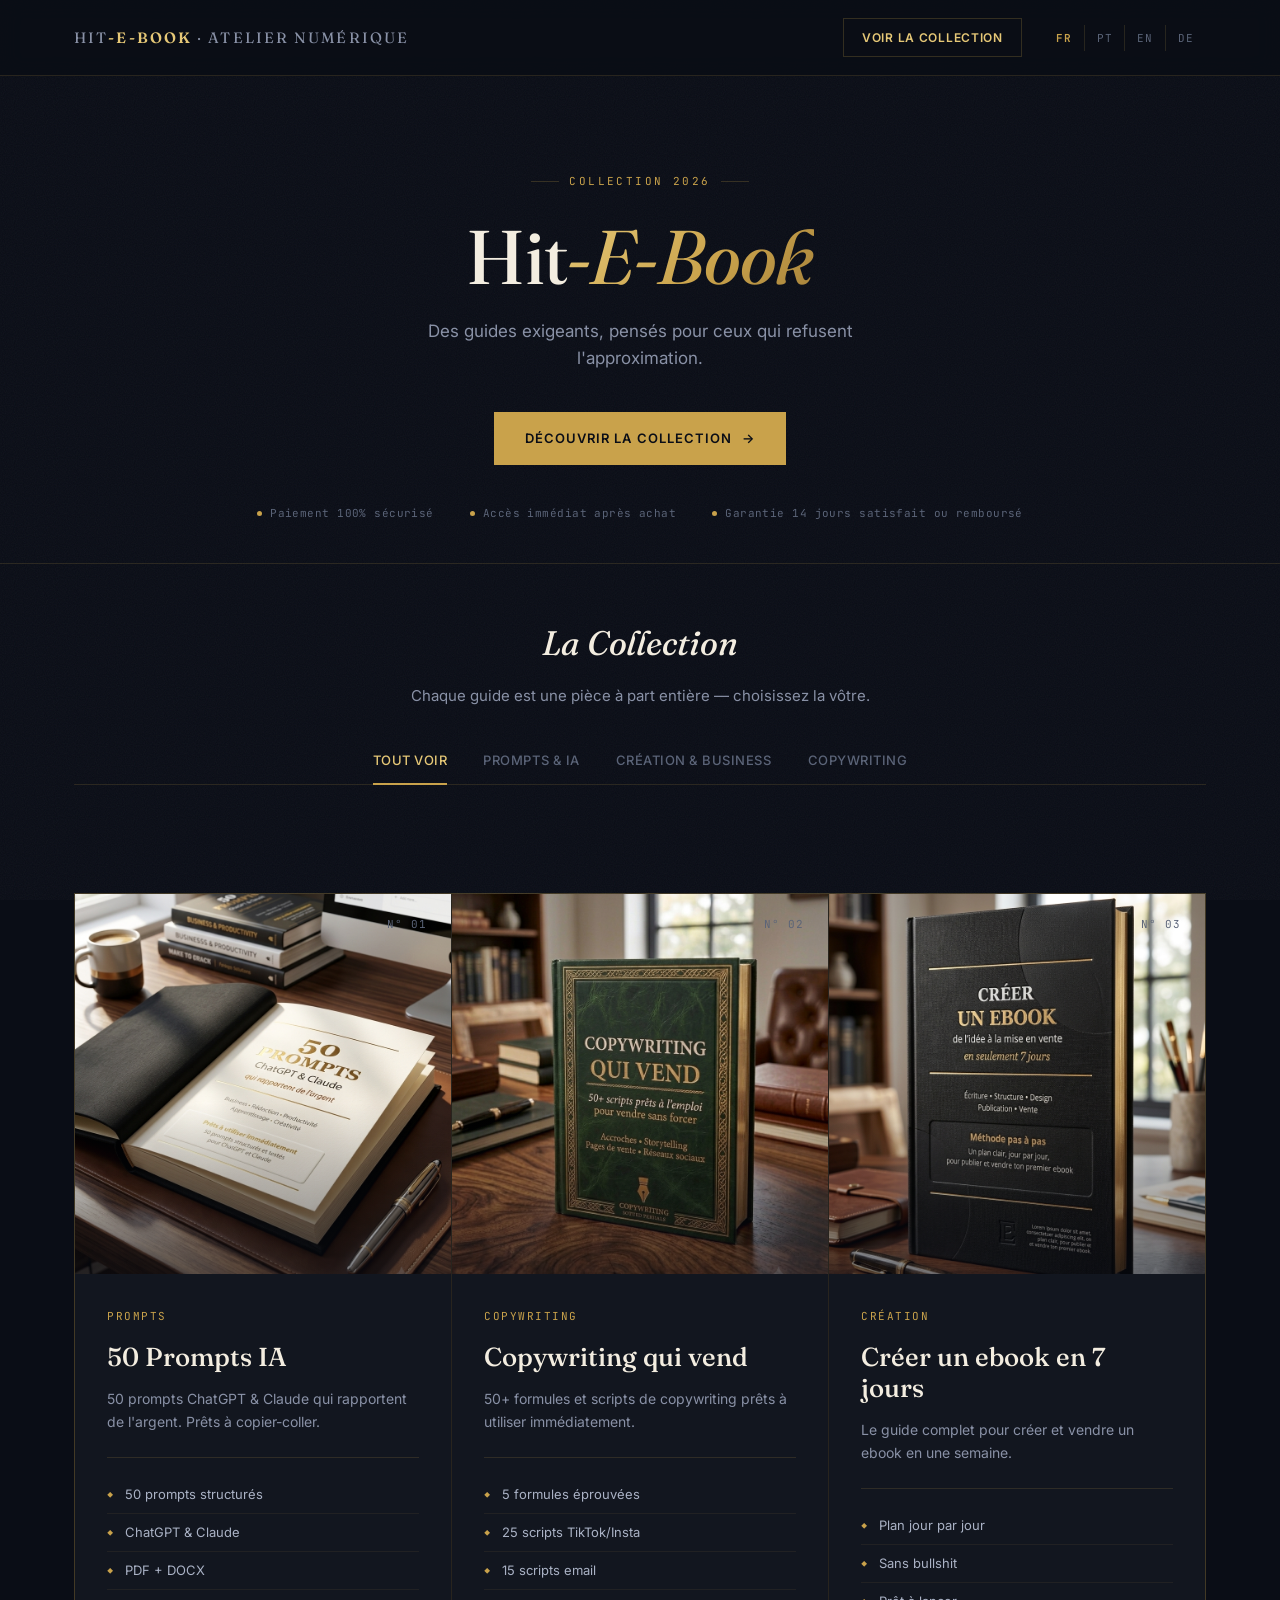
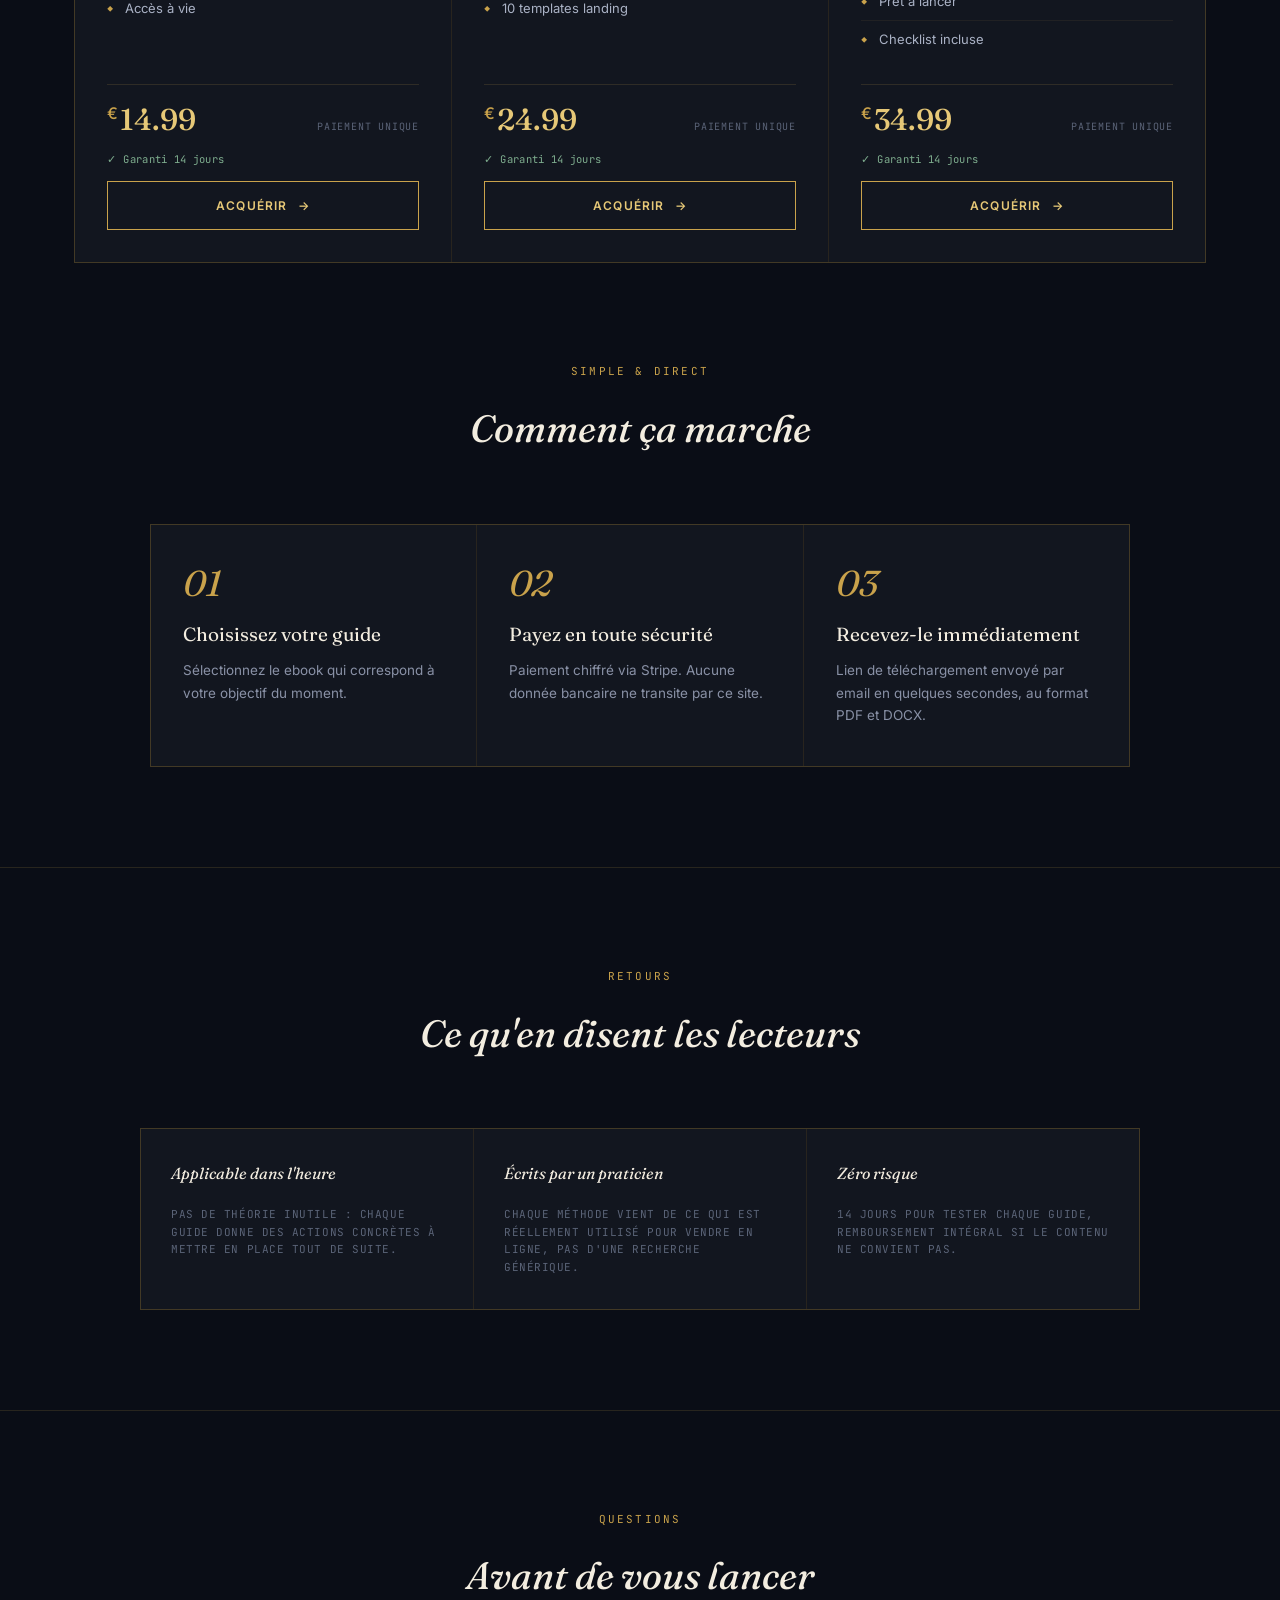
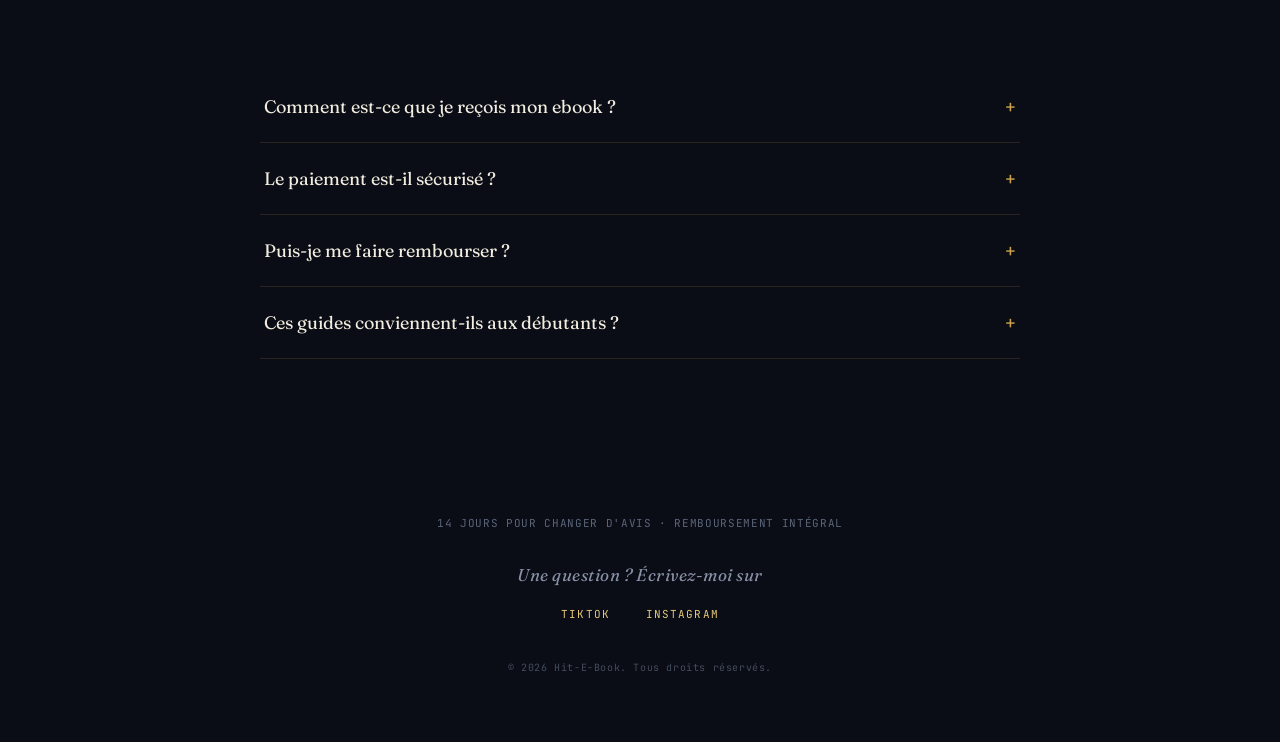
==== commit 0f606368: "Add files via upload" ====
--- a/index.html
+++ b/index.html
@@ -11,712 +11,7 @@
 <link rel="preconnect" href="https://fonts.gstatic.com" crossorigin>
 <link href="https://fonts.googleapis.com/css2?family=Fraunces:ital,opsz,wght@0,9..144,300;0,9..144,450;0,9..144,600;0,9..144,700;1,9..144,450&family=Inter:wght@400;500;600;700&family=JetBrains+Mono:wght@400;500&display=swap" rel="stylesheet">
 
-<style>
-    :root{
-        --bg: #0a0d16;
-        --bg-panel: #12162389;
-        --panel-solid: #12161f;
-        --panel-raised: #171c29;
-        --gold: #c9a24b;
-        --gold-light: #e6c877;
-        --gold-dim: rgba(201,162,75,0.22);
-        --hairline: rgba(201,162,75,0.16);
-        --cream: #f3ede0;
-        --muted: #8991a6;
-        --muted-dim: #5b6478;
-        --green: #7fae8f;
-    }
-
-    *{ margin:0; padding:0; box-sizing:border-box; }
-
-    html{ scroll-behavior:smooth; }
-
-    body{
-        font-family:'Inter', sans-serif;
-        background:
-            radial-gradient(1100px 600px at 50% -10%, rgba(201,162,75,0.10), transparent 60%),
-            var(--bg);
-        color: var(--cream);
-        line-height:1.6;
-        -webkit-font-smoothing: antialiased;
-    }
-
-    body::before{
-        content:"";
-        position:fixed; inset:0;
-        pointer-events:none;
-        opacity:0.05;
-        z-index:1;
-        background-image:url("data:image/svg+xml;utf8,<svg xmlns='http://www.w3.org/2000/svg' width='120' height='120'><filter id='n'><feTurbulence type='fractalNoise' baseFrequency='0.9' numOctaves='2' stitchTiles='stitch'/></filter><rect width='100%25' height='100%25' filter='url(%23n)'/></svg>");
-    }
-
-    .container{ max-width:1180px; margin:0 auto; padding:0 24px; position:relative; z-index:2; }
-
-    a{ color:inherit; }
-
-    ::selection{ background: var(--gold-dim); color:var(--cream); }
-
-    /* ============ TOP BAR ============ */
-    .topbar{
-        border-bottom:1px solid var(--hairline);
-        padding:18px 0;
-        position:sticky;
-        top:0;
-        background: rgba(10,13,22,0.86);
-        backdrop-filter: blur(10px);
-        -webkit-backdrop-filter: blur(10px);
-        z-index:50;
-    }
-    .topbar .container{
-        display:flex;
-        align-items:center;
-        justify-content:space-between;
-        gap:16px;
-        flex-wrap:wrap;
-    }
-    .brand-mark{
-        font-family:'Fraunces', serif;
-        font-size:15px;
-        letter-spacing:0.14em;
-        text-transform:uppercase;
-        color: var(--muted);
-    }
-    .brand-mark strong{ color: var(--gold-light); font-weight:600; }
-
-    .topbar-right{
-        display:flex;
-        align-items:center;
-        gap:22px;
-    }
-
-    .topbar-cta{
-        font-family:'Inter', sans-serif;
-        font-size:12px;
-        font-weight:600;
-        letter-spacing:0.06em;
-        text-transform:uppercase;
-        color: var(--gold-light);
-        border:1px solid var(--gold-dim);
-        padding:9px 18px;
-        text-decoration:none;
-        transition: all 0.25s ease;
-        white-space:nowrap;
-    }
-    .topbar-cta:hover{ background: var(--gold); color:#0a0d16; border-color: var(--gold); }
-
-    .language-selector{
-        display:flex;
-        align-items:center;
-        gap:0;
-    }
-    .language-btn{
-        background:none;
-        border:none;
-        color: var(--muted-dim);
-        padding:6px 12px;
-        cursor:pointer;
-        font-family:'JetBrains Mono', monospace;
-        font-size:11px;
-        letter-spacing:0.08em;
-        text-transform:uppercase;
-        border-right:1px solid var(--hairline);
-        transition: color 0.25s ease;
-    }
-    .language-selector .language-btn:last-child{ border-right:none; }
-    .language-btn:hover{ color: var(--gold-light); }
-    .language-btn.active{ color: var(--gold); font-weight:600; }
-
-    /* ============ HEADER / HERO ============ */
-    header{
-        padding:88px 20px 40px;
-        text-align:center;
-        border-bottom:1px solid var(--hairline);
-        position:relative;
-        overflow:hidden;
-    }
-
-    .eyebrow{
-        display:inline-flex;
-        align-items:center;
-        gap:10px;
-        font-family:'JetBrains Mono', monospace;
-        font-size:11px;
-        letter-spacing:0.22em;
-        text-transform:uppercase;
-        color: var(--gold);
-        margin-bottom:28px;
-    }
-    .eyebrow::before, .eyebrow::after{
-        content:"";
-        width:28px; height:1px;
-        background: var(--gold-dim);
-    }
-
-    header h1{
-        font-family:'Fraunces', serif;
-        font-weight:450;
-        font-size:clamp(44px, 7vw, 76px);
-        letter-spacing:-0.01em;
-        line-height:1.02;
-        margin-bottom:22px;
-    }
-
-    .gradient-text{
-        font-style:italic;
-        font-weight:450;
-        background: linear-gradient(135deg, var(--gold-light), var(--gold) 60%, #a5813a);
-        -webkit-background-clip:text;
-        -webkit-text-fill-color:transparent;
-        background-clip:text;
-    }
-
-    header p{
-        font-size:17px;
-        color: var(--muted);
-        max-width:480px;
-        margin:0 auto 40px;
-        font-weight:400;
-    }
-
-    .header-cta{
-        display:inline-flex;
-        align-items:center;
-        gap:10px;
-        background: var(--gold);
-        color:#0a0d16;
-        border:1px solid var(--gold);
-        padding:15px 30px;
-        text-align:center;
-        font-family:'Inter', sans-serif;
-        font-weight:600;
-        font-size:13px;
-        letter-spacing:0.08em;
-        text-transform:uppercase;
-        text-decoration:none;
-        cursor:pointer;
-        transition: transform 0.25s ease, box-shadow 0.25s ease;
-        margin-bottom:40px;
-    }
-    .header-cta:hover{ transform: translateY(-2px); box-shadow: 0 12px 30px -8px rgba(201,162,75,0.45); }
-
-    /* trust bar */
-    .trust-bar{
-        display:flex;
-        justify-content:center;
-        gap:36px;
-        flex-wrap:wrap;
-        font-family:'JetBrains Mono', monospace;
-        font-size:11px;
-        letter-spacing:0.04em;
-        color: var(--muted-dim);
-    }
-    .trust-bar span{
-        display:inline-flex;
-        align-items:center;
-        gap:8px;
-    }
-    .trust-bar span::before{
-        content:"";
-        width:5px; height:5px;
-        border-radius:50%;
-        background: var(--gold);
-        flex-shrink:0;
-    }
-
-    /* ============ HERO STRIP ============ */
-    .hero{
-        padding:52px 20px 44px;
-        text-align:center;
-    }
-
-    .hero h2{
-        font-family:'Fraunces', serif;
-        font-weight:450;
-        font-style:italic;
-        font-size:clamp(26px, 3.4vw, 34px);
-        color: var(--cream);
-        margin-bottom:14px;
-    }
-
-    .hero p{
-        font-size:15px;
-        color: var(--muted);
-        margin-bottom:44px;
-    }
-
-    .filters{
-        display:flex;
-        justify-content:center;
-        gap:36px;
-        flex-wrap:wrap;
-        border-bottom:1px solid var(--hairline);
-        padding-bottom:0;
-    }
-
-    .filter-btn{
-        background:none;
-        border:none;
-        color: var(--muted-dim);
-        padding:0 0 16px;
-        cursor:pointer;
-        font-family:'Inter', sans-serif;
-        font-size:13px;
-        letter-spacing:0.04em;
-        text-transform:uppercase;
-        font-weight:500;
-        position:relative;
-        transition: color 0.25s ease;
-    }
-    .filter-btn::after{
-        content:"";
-        position:absolute;
-        left:0; right:0; bottom:-1px;
-        height:2px;
-        background: var(--gold);
-        transform: scaleX(0);
-        transform-origin:center;
-        transition: transform 0.3s ease;
-    }
-    .filter-btn:hover{ color: var(--cream); }
-    .filter-btn.active{ color: var(--gold-light); }
-    .filter-btn.active::after{ transform: scaleX(1); }
-
-    /* ============ PRODUCTS GRID ============ */
-    .products-grid{
-        display:grid;
-        grid-template-columns: repeat(auto-fit, minmax(340px, 1fr));
-        gap:1px;
-        background: var(--hairline);
-        border:1px solid var(--hairline);
-        margin:64px 0 0;
-    }
-
-    .product-card{
-        background: var(--panel-solid);
-        position:relative;
-        display:flex;
-        flex-direction:column;
-        transition: background 0.35s ease;
-    }
-    .product-card:hover{ background:#151a26; }
-
-    .product-edition{
-        position:absolute;
-        top:22px; right:24px;
-        font-family:'JetBrains Mono', monospace;
-        font-size:11px;
-        letter-spacing:0.1em;
-        color: var(--muted-dim);
-        z-index:3;
-    }
-
-    .product-badge{
-        position:absolute;
-        top:22px; left:0;
-        background: var(--gold);
-        color:#0a0d16;
-        font-family:'JetBrains Mono', monospace;
-        font-size:10px;
-        font-weight:700;
-        letter-spacing:0.08em;
-        text-transform:uppercase;
-        padding:5px 12px 5px 14px;
-        z-index:3;
-    }
-
-    .product-image{
-        width:100%;
-        height:380px;
-        background: linear-gradient(180deg, #1b2130 0%, #0e1119 100%);
-        display:flex;
-        align-items:center;
-        justify-content:center;
-        overflow:hidden;
-        position:relative;
-    }
-    .product-image::after{
-        content:"";
-        position:absolute; inset:0;
-        background: linear-gradient(180deg, transparent 55%, rgba(10,13,22,0.55));
-        pointer-events:none;
-    }
-    .product-image img{
-        width:100%;
-        height:100%;
-        object-fit:cover;
-        filter: saturate(0.94) contrast(1.02);
-        transition: transform 0.6s cubic-bezier(.2,.7,.2,1);
-    }
-    .product-card:hover .product-image img{ transform: scale(1.045); }
-
-    .product-content{
-        padding:34px 32px 32px;
-        flex:1;
-        display:flex;
-        flex-direction:column;
-    }
-
-    .product-category{
-        font-family:'JetBrains Mono', monospace;
-        font-size:11px;
-        letter-spacing:0.14em;
-        text-transform:uppercase;
-        color: var(--gold);
-        margin-bottom:16px;
-    }
-
-    .product-title{
-        font-family:'Fraunces', serif;
-        font-weight:500;
-        font-size:26px;
-        line-height:1.2;
-        margin-bottom:14px;
-        color: var(--cream);
-    }
-
-    .product-desc{
-        font-size:14px;
-        color: var(--muted);
-        margin-bottom:24px;
-        line-height:1.65;
-    }
-
-    .product-features{
-        list-style:none;
-        margin-bottom:26px;
-        border-top:1px solid var(--hairline);
-        padding-top:18px;
-    }
-
-    .product-features li{
-        font-size:13px;
-        color:#aab2c5;
-        padding:8px 0;
-        display:flex;
-        gap:12px;
-        align-items:baseline;
-        border-bottom:1px solid rgba(201,162,75,0.08);
-    }
-    .product-features li:last-child{ border-bottom:none; }
-
-    .product-features li:before{
-        content:"◆";
-        color: var(--gold);
-        font-size:6px;
-        flex-shrink:0;
-        transform: translateY(-2px);
-    }
-
-    .product-price{
-        display:flex;
-        justify-content:space-between;
-        align-items:flex-end;
-        margin-bottom:16px;
-        padding-top:20px;
-        margin-top:auto;
-        border-top:1px solid var(--hairline);
-    }
-
-    .price-tag{
-        font-family:'Fraunces', serif;
-        font-size:30px;
-        font-weight:500;
-        color: var(--gold-light);
-        line-height:1;
-    }
-    .price-tag .currency{
-        font-size:16px;
-        font-family:'Inter', sans-serif;
-        vertical-align: super;
-        margin-right:2px;
-        color: var(--gold);
-    }
-
-    .price-note{
-        font-family:'JetBrains Mono', monospace;
-        font-size:10px;
-        letter-spacing:0.08em;
-        text-transform:uppercase;
-        color: var(--muted-dim);
-    }
-
-    .product-guarantee{
-        font-family:'JetBrains Mono', monospace;
-        font-size:10.5px;
-        letter-spacing:0.03em;
-        color: var(--green);
-        margin-bottom:14px;
-        display:flex;
-        align-items:center;
-        gap:7px;
-    }
-    .product-guarantee::before{ content:"✓"; }
-
-    .product-cta{
-        display:flex;
-        align-items:center;
-        justify-content:center;
-        gap:10px;
-        background:transparent;
-        color: var(--gold-light);
-        border:1px solid var(--gold);
-        padding:14px 24px;
-        text-align:center;
-        font-family:'Inter', sans-serif;
-        font-weight:600;
-        font-size:12px;
-        letter-spacing:0.1em;
-        text-transform:uppercase;
-        text-decoration:none;
-        cursor:pointer;
-        width:100%;
-        transition: background 0.3s ease, color 0.3s ease;
-    }
-    .product-cta .arrow{ transition: transform 0.3s ease; }
-    .product-cta:hover{
-        background: var(--gold);
-        color:#0a0d16;
-    }
-    .product-cta:hover .arrow{ transform: translateX(4px); }
-
-    /* ============ SECTION SHELL ============ */
-    .section{
-        padding:100px 20px;
-        border-bottom:1px solid var(--hairline);
-    }
-    .section-head{
-        text-align:center;
-        max-width:560px;
-        margin:0 auto 64px;
-    }
-    .section-eyebrow{
-        font-family:'JetBrains Mono', monospace;
-        font-size:11px;
-        letter-spacing:0.2em;
-        text-transform:uppercase;
-        color: var(--gold);
-        margin-bottom:18px;
-        display:block;
-    }
-    .section-title{
-        font-family:'Fraunces', serif;
-        font-weight:450;
-        font-style:italic;
-        font-size:clamp(28px, 3.6vw, 38px);
-        color: var(--cream);
-        margin-bottom:14px;
-    }
-    .section-sub{
-        font-size:15px;
-        color: var(--muted);
-    }
-
-    /* ============ HOW IT WORKS ============ */
-    .steps{
-        display:grid;
-        grid-template-columns: repeat(3, 1fr);
-        gap:1px;
-        background: var(--hairline);
-        border:1px solid var(--hairline);
-        max-width:980px;
-        margin:0 auto;
-    }
-    .step{
-        background: var(--panel-solid);
-        padding:40px 32px;
-        text-align:left;
-    }
-    .step-num{
-        font-family:'Fraunces', serif;
-        font-style:italic;
-        font-size:36px;
-        color: var(--gold);
-        margin-bottom:18px;
-        line-height:1;
-    }
-    .step-title{
-        font-family:'Fraunces', serif;
-        font-size:19px;
-        margin-bottom:10px;
-        color: var(--cream);
-    }
-    .step-desc{
-        font-size:13.5px;
-        color: var(--muted);
-        line-height:1.65;
-    }
-
-    /* ============ TESTIMONIALS ============ */
-    .testimonials{
-        display:grid;
-        grid-template-columns: repeat(auto-fit, minmax(280px, 1fr));
-        gap:1px;
-        background: var(--hairline);
-        border:1px solid var(--hairline);
-        max-width:1000px;
-        margin:0 auto;
-    }
-    .testimonial{
-        background: var(--panel-solid);
-        padding:32px 30px;
-    }
-    .testimonial-stars{
-        color: var(--gold);
-        font-size:13px;
-        letter-spacing:2px;
-        margin-bottom:16px;
-    }
-    .testimonial-quote{
-        font-family:'Fraunces', serif;
-        font-style:italic;
-        font-size:16px;
-        color: var(--cream);
-        line-height:1.55;
-        margin-bottom:20px;
-    }
-    .testimonial-author{
-        font-family:'JetBrains Mono', monospace;
-        font-size:11px;
-        letter-spacing:0.05em;
-        color: var(--muted-dim);
-        text-transform:uppercase;
-    }
-    .testimonials-note{
-        text-align:center;
-        font-family:'JetBrains Mono', monospace;
-        font-size:10.5px;
-        color: var(--muted-dim);
-        margin-top:24px;
-        opacity:0.7;
-    }
-
-    /* ============ FAQ ============ */
-    .faq{
-        max-width:760px;
-        margin:0 auto;
-    }
-    .faq-item{
-        border-bottom:1px solid var(--hairline);
-    }
-    .faq-question{
-        width:100%;
-        background:none;
-        border:none;
-        color: var(--cream);
-        text-align:left;
-        padding:24px 4px;
-        font-family:'Fraunces', serif;
-        font-size:18px;
-        cursor:pointer;
-        display:flex;
-        justify-content:space-between;
-        align-items:center;
-        gap:20px;
-    }
-    .faq-icon{
-        color: var(--gold);
-        font-family:'JetBrains Mono', monospace;
-        font-size:18px;
-        flex-shrink:0;
-        transition: transform 0.3s ease;
-    }
-    .faq-item.open .faq-icon{ transform: rotate(45deg); }
-    .faq-answer{
-        max-height:0;
-        overflow:hidden;
-        transition: max-height 0.35s ease, padding 0.35s ease;
-        padding:0 4px;
-    }
-    .faq-item.open .faq-answer{
-        max-height:300px;
-        padding:0 4px 24px;
-    }
-    .faq-answer p{
-        font-size:14.5px;
-        color: var(--muted);
-        line-height:1.7;
-        max-width:640px;
-    }
-
-    /* ============ FOOTER ============ */
-    footer{
-        padding:56px 20px 48px;
-        text-align:center;
-    }
-
-    .footer-guarantee{
-        font-family:'JetBrains Mono', monospace;
-        font-size:11px;
-        letter-spacing:0.06em;
-        color: var(--muted-dim);
-        margin-bottom:28px;
-        text-transform:uppercase;
-    }
-
-    footer p{
-        margin-bottom:18px;
-        color: var(--muted-dim);
-        font-size:13px;
-        letter-spacing:0.03em;
-    }
-
-    #footerQuestion{
-        font-family:'Fraunces', serif;
-        font-style:italic;
-        font-size:17px;
-        color: var(--muted);
-    }
-
-    .social-links{
-        display:flex;
-        justify-content:center;
-        gap:36px;
-        margin-bottom:32px;
-    }
-
-    .social-links a{
-        color: var(--gold-light);
-        text-decoration:none;
-        font-family:'JetBrains Mono', monospace;
-        font-size:11px;
-        letter-spacing:0.1em;
-        text-transform:uppercase;
-        padding-bottom:4px;
-        border-bottom:1px solid transparent;
-        transition: border-color 0.3s ease, color 0.3s ease;
-    }
-    .social-links a:hover{
-        color: var(--gold);
-        border-color: var(--gold-dim);
-    }
-
-    #footerCopyright{
-        font-family:'JetBrains Mono', monospace;
-        font-size:10px;
-        letter-spacing:0.06em;
-        color:#454c5e;
-    }
-
-    /* ============ RESPONSIVE ============ */
-    @media (max-width: 768px){
-        header{ padding:64px 20px 36px; }
-        header h1{ font-size:40px; }
-        .hero h2{ font-size:24px; }
-        .filters{ gap:20px; }
-        .products-grid{ grid-template-columns:1fr; margin:44px 0 0; }
-        .product-image{ height:320px; }
-        .product-content{ padding:28px 24px 26px; }
-        .topbar .container{ justify-content:center; text-align:center; }
-        .topbar-right{ width:100%; justify-content:center; }
-        .section{ padding:64px 20px; }
-        .steps{ grid-template-columns:1fr; }
-        .trust-bar{ gap:18px 22px; }
-    }
-
-    @media (prefers-reduced-motion: reduce){
-        *{ transition:none !important; animation:none !important; }
-    }
-</style>
+<link rel="stylesheet" href="style.css">
 </head>
 <body>
 
@@ -790,7 +85,6 @@
             <h2 class="section-title" id="testiTitle">Ce qu'en disent les lecteurs</h2>
         </div>
         <div class="testimonials" id="testimonialsGrid"></div>
-        <p class="testimonials-note" id="testiNote">— remplacez cette section par vos vrais avis clients avant publication —</p>
     </div>
 </section>
 
@@ -818,551 +112,6 @@
     </div>
 </footer>
 
-<script>
-
-    /* =========================
-       TRADUCTIONS
-    ========================= */
-
-    const translations = {
-
-        fr: {
-            eyebrowLabel: "Collection 2026",
-            headerDescription: "Des guides exigeants, pensés pour ceux qui refusent l'approximation.",
-            headerCta: "Découvrir la collection",
-            topbarCta: "Voir la collection",
-            trust1: "Paiement 100% sécurisé",
-            trust2: "Accès immédiat après achat",
-            trust3: "Garantie 14 jours satisfait ou remboursé",
-            heroTitle: "La Collection",
-            heroDescription: "Chaque guide est une pièce à part entière — choisissez la vôtre.",
-
-            all: "Tout voir",
-            prompts: "Prompts & IA",
-            creation: "Création & Business",
-            copywriting: "Copywriting",
-
-            categoryPrompts: "Prompts",
-            categoryCreation: "Création",
-            categoryCopywriting: "Copywriting",
-
-            once: "Paiement unique",
-            buy: "Acquérir",
-            arrow: "→",
-            guarantee: "Garanti 14 jours",
-
-            howEyebrow: "Simple & direct",
-            howTitle: "Comment ça marche",
-            steps: [
-                { title: "Choisissez votre guide", desc: "Sélectionnez le ebook qui correspond à votre objectif du moment." },
-                { title: "Payez en toute sécurité", desc: "Paiement chiffré via Stripe. Aucune donnée bancaire ne transite par ce site." },
-                { title: "Recevez-le immédiatement", desc: "Lien de téléchargement envoyé par email en quelques secondes, au format PDF et DOCX." }
-            ],
-
-            testiEyebrow: "Retours",
-            testiTitle: "Ce qu'en disent les lecteurs",
-            testiNote: "— remplacez cette section par vos vrais avis clients avant publication —",
-            testimonials: [
-                { quote: "Ajoutez ici la citation d'un premier client.", author: "Votre client" },
-                { quote: "Ajoutez ici un deuxième retour concret.", author: "Votre client" },
-                { quote: "Ajoutez ici un résultat chiffré si possible.", author: "Votre client" }
-            ],
-
-            faqEyebrow: "Questions",
-            faqTitle: "Avant de vous lancer",
-            faq: [
-                { q: "Comment est-ce que je reçois mon ebook ?", a: "Dès la confirmation du paiement, un lien de téléchargement vous est envoyé automatiquement par email, au format PDF et DOCX. Aucun compte n'est nécessaire." },
-                { q: "Le paiement est-il sécurisé ?", a: "Oui, tous les paiements passent par Stripe, la même infrastructure utilisée par des millions d'entreprises. Vos données bancaires ne transitent jamais par ce site." },
-                { q: "Puis-je me faire rembourser ?", a: "Vous disposez de 14 jours après l'achat pour demander un remboursement intégral si le contenu ne vous convient pas, sans justification." },
-                { q: "Ces guides conviennent-ils aux débutants ?", a: "Oui. Chaque guide est conçu pour être appliqué immédiatement, aucune expérience préalable n'est requise." }
-            ],
-
-            footerGuarantee: "14 jours pour changer d'avis · Remboursement intégral",
-            footerQuestion: "Une question ? Écrivez-moi sur",
-            footerCopyright: "© 2026 Hit-E-Book. Tous droits réservés."
-        },
-
-        pt: {
-            eyebrowLabel: "Coleção 2026",
-            headerDescription: "Guias exigentes, feitos para quem recusa o improviso.",
-            headerCta: "Ver a coleção",
-            topbarCta: "Ver a coleção",
-            trust1: "Pagamento 100% seguro",
-            trust2: "Acesso imediato após a compra",
-            trust3: "Garantia de 14 dias ou seu dinheiro de volta",
-            heroTitle: "A Coleção",
-            heroDescription: "Cada guia é uma peça única — escolha a sua.",
-
-            all: "Ver tudo",
-            prompts: "Prompts & IA",
-            creation: "Criação & Negócios",
-            copywriting: "Copywriting",
-
-            categoryPrompts: "Prompts",
-            categoryCreation: "Criação",
-            categoryCopywriting: "Copywriting",
-
-            once: "Pagamento único",
-            buy: "Adquirir",
-            arrow: "→",
-            guarantee: "Garantia de 14 dias",
-
-            howEyebrow: "Simples e direto",
-            howTitle: "Como funciona",
-            steps: [
-                { title: "Escolha seu guia", desc: "Selecione o ebook que combina com seu objetivo atual." },
-                { title: "Pague com segurança", desc: "Pagamento criptografado via Stripe. Nenhum dado bancário passa por este site." },
-                { title: "Receba na hora", desc: "Link de download enviado por email em segundos, em PDF e DOCX." }
-            ],
-
-            testiEyebrow: "Avaliações",
-            testiTitle: "O que dizem os leitores",
-            testiNote: "— substitua esta seção pelas suas avaliações reais antes de publicar —",
-            testimonials: [
-                { quote: "Adicione aqui a citação de um primeiro cliente.", author: "Seu cliente" },
-                { quote: "Adicione aqui um segundo depoimento concreto.", author: "Seu cliente" },
-                { quote: "Adicione aqui um resultado com números, se possível.", author: "Seu cliente" }
-            ],
-
-            faqEyebrow: "Perguntas",
-            faqTitle: "Antes de começar",
-            faq: [
-                { q: "Como recebo meu ebook?", a: "Assim que o pagamento é confirmado, um link de download é enviado automaticamente por email, em PDF e DOCX. Nenhuma conta é necessária." },
-                { q: "O pagamento é seguro?", a: "Sim, todos os pagamentos passam pelo Stripe, a mesma infraestrutura usada por milhões de empresas. Seus dados bancários nunca passam por este site." },
-                { q: "Posso pedir reembolso?", a: "Você tem 14 dias após a compra para solicitar reembolso integral caso o conteúdo não atenda suas expectativas, sem necessidade de justificativa." },
-                { q: "Esses guias servem para iniciantes?", a: "Sim. Cada guia foi feito para ser aplicado imediatamente, sem exigir experiência prévia." }
-            ],
-
-            footerGuarantee: "14 dias para mudar de ideia · Reembolso integral",
-            footerQuestion: "Dúvidas? Fale comigo em",
-            footerCopyright: "© 2026 Hit-E-Book. Todos os direitos reservados."
-        },
-
-        en: {
-            eyebrowLabel: "Collection 2026",
-            headerDescription: "Exacting guides, made for those who refuse to wing it.",
-            headerCta: "Discover the collection",
-            topbarCta: "View the collection",
-            trust1: "100% secure payment",
-            trust2: "Instant access after purchase",
-            trust3: "14-day money-back guarantee",
-            heroTitle: "The Collection",
-            heroDescription: "Each guide is a piece in its own right — choose yours.",
-
-            all: "View all",
-            prompts: "Prompts & AI",
-            creation: "Creation & Business",
-            copywriting: "Copywriting",
-
-            categoryPrompts: "Prompts",
-            categoryCreation: "Creation",
-            categoryCopywriting: "Copywriting",
-
-            once: "One-time payment",
-            buy: "Acquire",
-            arrow: "→",
-            guarantee: "14-day guarantee",
-
-            howEyebrow: "Simple & direct",
-            howTitle: "How it works",
-            steps: [
-                { title: "Choose your guide", desc: "Pick the ebook that matches what you're trying to achieve right now." },
-                { title: "Pay securely", desc: "Encrypted payment via Stripe. No banking data ever passes through this site." },
-                { title: "Get it instantly", desc: "Download link sent by email within seconds, in PDF and DOCX format." }
-            ],
-
-            testiEyebrow: "Feedback",
-            testiTitle: "What readers are saying",
-            testiNote: "— replace this section with your real customer reviews before publishing —",
-            testimonials: [
-                { quote: "Add your first customer quote here.", author: "Your customer" },
-                { quote: "Add a second concrete review here.", author: "Your customer" },
-                { quote: "Add a measurable result here if possible.", author: "Your customer" }
-            ],
-
-            faqEyebrow: "Questions",
-            faqTitle: "Before you start",
-            faq: [
-                { q: "How do I receive my ebook?", a: "As soon as payment is confirmed, a download link is automatically sent to your email, in PDF and DOCX format. No account required." },
-                { q: "Is payment secure?", a: "Yes, all payments go through Stripe, the same infrastructure used by millions of businesses. Your banking data never passes through this site." },
-                { q: "Can I get a refund?", a: "You have 14 days after purchase to request a full refund if the content isn't right for you, no questions asked." },
-                { q: "Are these guides suitable for beginners?", a: "Yes. Each guide is designed to be applied immediately, no prior experience required." }
-            ],
-
-            footerGuarantee: "14 days to change your mind · Full refund",
-            footerQuestion: "Questions? Reach me on",
-            footerCopyright: "© 2026 Hit-E-Book. All rights reserved."
-        },
-
-        de: {
-            eyebrowLabel: "Kollektion 2026",
-            headerDescription: "Anspruchsvolle Leitfäden für alle, die keine Kompromisse eingehen.",
-            headerCta: "Kollektion entdecken",
-            topbarCta: "Kollektion ansehen",
-            trust1: "100% sichere Zahlung",
-            trust2: "Sofortiger Zugang nach dem Kauf",
-            trust3: "14 Tage Geld-zurück-Garantie",
-            heroTitle: "Die Kollektion",
-            heroDescription: "Jeder Leitfaden ist ein eigenständiges Werk — wähle deins.",
-
-            all: "Alle ansehen",
-            prompts: "Prompts & KI",
-            creation: "Erstellung & Business",
-            copywriting: "Copywriting",
-
-            categoryPrompts: "Prompts",
-            categoryCreation: "Erstellung",
-            categoryCopywriting: "Copywriting",
-
-            once: "Einmalzahlung",
-            buy: "Erwerben",
-            arrow: "→",
-            guarantee: "14 Tage Garantie",
-
-            howEyebrow: "Einfach & direkt",
-            howTitle: "So funktioniert's",
-            steps: [
-                { title: "Leitfaden wählen", desc: "Wähle das E-Book, das zu deinem aktuellen Ziel passt." },
-                { title: "Sicher bezahlen", desc: "Verschlüsselte Zahlung über Stripe. Keine Bankdaten laufen über diese Seite." },
-                { title: "Sofort erhalten", desc: "Download-Link innerhalb von Sekunden per E-Mail, als PDF und DOCX." }
-            ],
-
-            testiEyebrow: "Feedback",
-            testiTitle: "Das sagen unsere Leser",
-            testiNote: "— ersetze diesen Abschnitt vor der Veröffentlichung durch echte Kundenbewertungen —",
-            testimonials: [
-                { quote: "Füge hier das Zitat eines ersten Kunden ein.", author: "Dein Kunde" },
-                { quote: "Füge hier eine zweite konkrete Bewertung ein.", author: "Dein Kunde" },
-                { quote: "Füge hier ein messbares Ergebnis ein, wenn möglich.", author: "Dein Kunde" }
-            ],
-
-            faqEyebrow: "Fragen",
-            faqTitle: "Bevor du startest",
-            faq: [
-                { q: "Wie erhalte ich mein E-Book?", a: "Sobald die Zahlung bestätigt ist, wird automatisch ein Download-Link per E-Mail gesendet, als PDF und DOCX. Kein Konto erforderlich." },
-                { q: "Ist die Zahlung sicher?", a: "Ja, alle Zahlungen laufen über Stripe, dieselbe Infrastruktur, die Millionen Unternehmen nutzen. Deine Bankdaten laufen niemals über diese Seite." },
-                { q: "Kann ich eine Rückerstattung bekommen?", a: "Du hast 14 Tage nach dem Kauf Zeit, eine vollständige Rückerstattung zu verlangen, falls der Inhalt nicht passt — ohne Begründung." },
-                { q: "Eignen sich die Leitfäden für Anfänger?", a: "Ja. Jeder Leitfaden ist so gestaltet, dass er sofort angewendet werden kann, keine Vorerfahrung nötig." }
-            ],
-
-            footerGuarantee: "14 Tage Bedenkzeit · Volle Rückerstattung",
-            footerQuestion: "Fragen? Schreib mir auf",
-            footerCopyright: "© 2026 Hit-E-Book. Alle Rechte vorbehalten."
-        }
-
-    };
-
-
-    /* =========================
-       PRODUITS
-    ========================= */
-
-    const products = [
-
-        {
-            id: 1,
-            edition: "N° 01",
-            category: "prompts",
-            image: "cover-ebook1.png",
-            price: 14.99,
-            link: "https://buy.stripe.com/14AbJ0aCegHa2DS90X87K03",
-
-            fr: {
-                title: "50 Prompts IA",
-                description: "50 prompts ChatGPT & Claude qui rapportent de l'argent. Prêts à copier-coller.",
-                features: ["50 prompts structurés", "ChatGPT & Claude", "PDF + DOCX", "Accès à vie"]
-            },
-            pt: {
-                title: "50 Prompts de IA",
-                description: "50 prompts para ChatGPT e Claude que podem ajudar você a ganhar dinheiro. Prontos para copiar e colar.",
-                features: ["50 prompts estruturados", "ChatGPT e Claude", "PDF + DOCX", "Acesso vitalício"]
-            },
-            en: {
-                title: "50 AI Prompts",
-                description: "50 ChatGPT & Claude prompts designed to help you make money. Ready to copy and paste.",
-                features: ["50 structured prompts", "ChatGPT & Claude", "PDF + DOCX", "Lifetime access"]
-            },
-            de: {
-                title: "50 KI-Prompts",
-                description: "50 ChatGPT- und Claude-Prompts, die dir helfen können, Geld zu verdienen. Sofort zum Kopieren und Einfügen bereit.",
-                features: ["50 strukturierte Prompts", "ChatGPT & Claude", "PDF + DOCX", "Lebenslanger Zugang"]
-            }
-        },
-
-        {
-            id: 2,
-            edition: "N° 02",
-            category: "copywriting",
-            image: "cover-ebook3.png",
-            price: 24.99,
-            link: "https://buy.stripe.com/6oU9AS7q2fD6fqE3GD87K01",
-
-            fr: {
-                title: "Copywriting qui vend",
-                description: "50+ formules et scripts de copywriting prêts à utiliser immédiatement.",
-                features: ["5 formules éprouvées", "25 scripts TikTok/Insta", "15 scripts email", "10 templates landing"]
-            },
-            pt: {
-                title: "Copywriting que vende",
-                description: "Mais de 50 fórmulas e scripts de copywriting prontos para usar imediatamente.",
-                features: ["5 fórmulas comprovadas", "25 scripts para TikTok/Insta", "15 scripts de email", "10 templates de landing pages"]
-            },
-            en: {
-                title: "Copywriting That Sells",
-                description: "50+ copywriting formulas and scripts ready to use immediately.",
-                features: ["5 proven formulas", "25 TikTok/Insta scripts", "15 email scripts", "10 landing page templates"]
-            },
-            de: {
-                title: "Copywriting, das verkauft",
-                description: "Über 50 Copywriting-Formeln und Skripte, die sofort einsatzbereit sind.",
-                features: ["5 bewährte Formeln", "25 TikTok-/Insta-Skripte", "15 E-Mail-Skripte", "10 Landingpage-Vorlagen"]
-            }
-        },
-
-        {
-            id: 3,
-            edition: "N° 03",
-            category: "creation",
-            image: "cover-ebook2.png",
-            price: 34.99,
-            link: "https://buy.stripe.com/4gMaEW6lY62wa6k1yv87K02",
-
-            fr: {
-                title: "Créer un ebook en 7 jours",
-                description: "Le guide complet pour créer et vendre un ebook en une semaine.",
-                features: ["Plan jour par jour", "Sans bullshit", "Prêt à lancer", "Checklist incluse"]
-            },
-            pt: {
-                title: "Crie um ebook em 7 dias",
-                description: "O guia completo para criar e vender um ebook em apenas uma semana.",
-                features: ["Plano dia a dia", "Sem enrolação", "Pronto para lançar", "Checklist incluído"]
-            },
-            en: {
-                title: "Create an Ebook in 7 Days",
-                description: "The complete guide to creating and selling an ebook in one week.",
-                features: ["Day-by-day plan", "No bullshit", "Ready to launch", "Checklist included"]
-            },
-            de: {
-                title: "Erstelle ein E-Book in 7 Tagen",
-                description: "Der komplette Leitfaden, um innerhalb einer Woche ein E-Book zu erstellen und zu verkaufen.",
-                features: ["Tagesplan", "Ohne Bullshit", "Startbereit", "Checkliste inklusive"]
-            }
-        }
-
-    ];
-
-
-    /* =========================
-       VARIABLES
-    ========================= */
-
-    let currentLanguage = "fr";
-    let currentFilter = "all";
-
-
-    /* =========================
-       AFFICHER LES PRODUITS
-    ========================= */
-
-    function renderProducts(filter = "all") {
-
-        const grid = document.getElementById("productsGrid");
-        grid.innerHTML = "";
-
-        const filtered = filter === "all"
-            ? products
-            : products.filter(product => product.category === filter);
-
-        const t = translations[currentLanguage];
-
-        filtered.forEach(product => {
-
-            const data = product[currentLanguage];
-
-            let categoryName;
-            if (product.category === "prompts") {
-                categoryName = t.categoryPrompts;
-            } else if (product.category === "creation") {
-                categoryName = t.categoryCreation;
-            } else {
-                categoryName = t.categoryCopywriting;
-            }
-
-            const card = document.createElement("div");
-            card.className = "product-card";
-
-            card.innerHTML = `
-                <span class="product-edition">${product.edition}</span>
-
-                <div class="product-image">
-                    <img src="${product.image}" alt="${data.title}" loading="lazy">
-                </div>
-
-                <div class="product-content">
-
-                    <span class="product-category">${categoryName}</span>
-
-                    <h3 class="product-title">${data.title}</h3>
-
-                    <p class="product-desc">${data.description}</p>
-
-                    <ul class="product-features">
-                        ${data.features.map(feature => `<li>${feature}</li>`).join("")}
-                    </ul>
-
-                    <div class="product-price">
-                        <span class="price-tag"><span class="currency">€</span>${product.price}</span>
-                        <span class="price-note">${t.once}</span>
-                    </div>
-
-                    <div class="product-guarantee">${t.guarantee}</div>
-
-                    <a href="${product.link}" class="product-cta">
-                        <span>${t.buy}</span><span class="arrow">${t.arrow}</span>
-                    </a>
-
-                </div>
-            `;
-
-            grid.appendChild(card);
-        });
-    }
-
-
-    /* =========================
-       COMMENT ÇA MARCHE
-    ========================= */
-
-    function renderSteps() {
-        const t = translations[currentLanguage];
-        const grid = document.getElementById("stepsGrid");
-        grid.innerHTML = t.steps.map((step, i) => `
-            <div class="step">
-                <div class="step-num">0${i + 1}</div>
-                <div class="step-title">${step.title}</div>
-                <div class="step-desc">${step.desc}</div>
-            </div>
-        `).join("");
-    }
-
-
-    /* =========================
-       TÉMOIGNAGES
-    ========================= */
-
-    function renderTestimonials() {
-        const t = translations[currentLanguage];
-        const grid = document.getElementById("testimonialsGrid");
-        grid.innerHTML = t.testimonials.map(item => `
-            <div class="testimonial">
-                <div class="testimonial-stars">★★★★★</div>
-                <div class="testimonial-quote">"${item.quote}"</div>
-                <div class="testimonial-author">${item.author}</div>
-            </div>
-        `).join("");
-        document.getElementById("testiNote").textContent = t.testiNote;
-    }
-
-
-    /* =========================
-       FAQ
-    ========================= */
-
-    function renderFaq() {
-        const t = translations[currentLanguage];
-        const list = document.getElementById("faqList");
-        list.innerHTML = t.faq.map((item, i) => `
-            <div class="faq-item" id="faqItem${i}">
-                <button class="faq-question" onclick="toggleFaq(${i})">
-                    <span>${item.q}</span>
-                    <span class="faq-icon">+</span>
-                </button>
-                <div class="faq-answer"><p>${item.a}</p></div>
-            </div>
-        `).join("");
-    }
-
-    function toggleFaq(i) {
-        const item = document.getElementById("faqItem" + i);
-        item.classList.toggle("open");
-    }
-
-
-    /* =========================
-       CHANGER DE LANGUE
-    ========================= */
-
-    function changeLanguage(language, btn) {
-
-        currentLanguage = language;
-        const t = translations[language];
-
-        document.documentElement.lang = language;
-
-        document.getElementById("eyebrowLabel").textContent = t.eyebrowLabel;
-        document.getElementById("headerDescription").textContent = t.headerDescription;
-        document.getElementById("headerCta").querySelector("span").textContent = t.headerCta;
-        document.getElementById("topbarCta").textContent = t.topbarCta;
-        document.getElementById("trust1").textContent = t.trust1;
-        document.getElementById("trust2").textContent = t.trust2;
-        document.getElementById("trust3").textContent = t.trust3;
-        document.getElementById("heroTitle").textContent = t.heroTitle;
-        document.getElementById("heroDescription").textContent = t.heroDescription;
-        document.getElementById("filterAll").textContent = t.all;
-        document.getElementById("filterPrompts").textContent = t.prompts;
-        document.getElementById("filterCreation").textContent = t.creation;
-        document.getElementById("filterCopywriting").textContent = t.copywriting;
-
-        document.getElementById("howEyebrow").textContent = t.howEyebrow;
-        document.getElementById("howTitle").textContent = t.howTitle;
-        document.getElementById("testiEyebrow").textContent = t.testiEyebrow;
-        document.getElementById("testiTitle").textContent = t.testiTitle;
-        document.getElementById("faqEyebrow").textContent = t.faqEyebrow;
-        document.getElementById("faqTitle").textContent = t.faqTitle;
-
-        document.getElementById("footerGuarantee").textContent = t.footerGuarantee;
-        document.getElementById("footerQuestion").textContent = t.footerQuestion;
-        document.getElementById("footerCopyright").textContent = t.footerCopyright;
-
-        document.querySelectorAll(".language-btn").forEach(button => {
-            button.classList.remove("active");
-        });
-        btn.classList.add("active");
-
-        renderProducts(currentFilter);
-        renderSteps();
-        renderTestimonials();
-        renderFaq();
-    }
-
-
-    /* =========================
-       FILTRER LES PRODUITS
-    ========================= */
-
-    function filterProducts(category, button) {
-
-        currentFilter = category;
-
-        document.querySelectorAll(".filter-btn").forEach(btn => {
-            btn.classList.remove("active");
-        });
-
-        button.classList.add("active");
-
-        renderProducts(category);
-    }
-
-
-    /* =========================
-       INITIALISATION
-    ========================= */
-
-    renderProducts();
-    renderSteps();
-    renderTestimonials();
-    renderFaq();
-
-</script>
+<script src="script.js"></script>
 </body>
 </html>
--- a/style.css
+++ b/style.css
@@ -0,0 +1,704 @@
+:root{
+        --bg: #0a0d16;
+        --bg-panel: #12162389;
+        --panel-solid: #12161f;
+        --panel-raised: #171c29;
+        --gold: #c9a24b;
+        --gold-light: #e6c877;
+        --gold-dim: rgba(201,162,75,0.22);
+        --hairline: rgba(201,162,75,0.16);
+        --cream: #f3ede0;
+        --muted: #8991a6;
+        --muted-dim: #5b6478;
+        --green: #7fae8f;
+    }
+
+    *{ margin:0; padding:0; box-sizing:border-box; }
+
+    html{ scroll-behavior:smooth; }
+
+    body{
+        font-family:'Inter', sans-serif;
+        background:
+            radial-gradient(1100px 600px at 50% -10%, rgba(201,162,75,0.10), transparent 60%),
+            var(--bg);
+        color: var(--cream);
+        line-height:1.6;
+        -webkit-font-smoothing: antialiased;
+    }
+
+    body::before{
+        content:"";
+        position:fixed; inset:0;
+        pointer-events:none;
+        opacity:0.05;
+        z-index:1;
+        background-image:url("data:image/svg+xml;utf8,<svg xmlns='http://www.w3.org/2000/svg' width='120' height='120'><filter id='n'><feTurbulence type='fractalNoise' baseFrequency='0.9' numOctaves='2' stitchTiles='stitch'/></filter><rect width='100%25' height='100%25' filter='url(%23n)'/></svg>");
+    }
+
+    .container{ max-width:1180px; margin:0 auto; padding:0 24px; position:relative; z-index:2; }
+
+    a{ color:inherit; }
+
+    ::selection{ background: var(--gold-dim); color:var(--cream); }
+
+    /* ============ TOP BAR ============ */
+    .topbar{
+        border-bottom:1px solid var(--hairline);
+        padding:18px 0;
+        position:sticky;
+        top:0;
+        background: rgba(10,13,22,0.86);
+        backdrop-filter: blur(10px);
+        -webkit-backdrop-filter: blur(10px);
+        z-index:50;
+    }
+    .topbar .container{
+        display:flex;
+        align-items:center;
+        justify-content:space-between;
+        gap:16px;
+        flex-wrap:wrap;
+    }
+    .brand-mark{
+        font-family:'Fraunces', serif;
+        font-size:15px;
+        letter-spacing:0.14em;
+        text-transform:uppercase;
+        color: var(--muted);
+    }
+    .brand-mark strong{ color: var(--gold-light); font-weight:600; }
+
+    .topbar-right{
+        display:flex;
+        align-items:center;
+        gap:22px;
+    }
+
+    .topbar-cta{
+        font-family:'Inter', sans-serif;
+        font-size:12px;
+        font-weight:600;
+        letter-spacing:0.06em;
+        text-transform:uppercase;
+        color: var(--gold-light);
+        border:1px solid var(--gold-dim);
+        padding:9px 18px;
+        text-decoration:none;
+        transition: all 0.25s ease;
+        white-space:nowrap;
+    }
+    .topbar-cta:hover{ background: var(--gold); color:#0a0d16; border-color: var(--gold); }
+
+    .language-selector{
+        display:flex;
+        align-items:center;
+        gap:0;
+    }
+    .language-btn{
+        background:none;
+        border:none;
+        color: var(--muted-dim);
+        padding:6px 12px;
+        cursor:pointer;
+        font-family:'JetBrains Mono', monospace;
+        font-size:11px;
+        letter-spacing:0.08em;
+        text-transform:uppercase;
+        border-right:1px solid var(--hairline);
+        transition: color 0.25s ease;
+    }
+    .language-selector .language-btn:last-child{ border-right:none; }
+    .language-btn:hover{ color: var(--gold-light); }
+    .language-btn.active{ color: var(--gold); font-weight:600; }
+
+    /* ============ HEADER / HERO ============ */
+    header{
+        padding:88px 20px 40px;
+        text-align:center;
+        border-bottom:1px solid var(--hairline);
+        position:relative;
+        overflow:hidden;
+    }
+
+    .eyebrow{
+        display:inline-flex;
+        align-items:center;
+        gap:10px;
+        font-family:'JetBrains Mono', monospace;
+        font-size:11px;
+        letter-spacing:0.22em;
+        text-transform:uppercase;
+        color: var(--gold);
+        margin-bottom:28px;
+    }
+    .eyebrow::before, .eyebrow::after{
+        content:"";
+        width:28px; height:1px;
+        background: var(--gold-dim);
+    }
+
+    header h1{
+        font-family:'Fraunces', serif;
+        font-weight:450;
+        font-size:clamp(44px, 7vw, 76px);
+        letter-spacing:-0.01em;
+        line-height:1.02;
+        margin-bottom:22px;
+    }
+
+    .gradient-text{
+        font-style:italic;
+        font-weight:450;
+        background: linear-gradient(135deg, var(--gold-light), var(--gold) 60%, #a5813a);
+        -webkit-background-clip:text;
+        -webkit-text-fill-color:transparent;
+        background-clip:text;
+    }
+
+    header p{
+        font-size:17px;
+        color: var(--muted);
+        max-width:480px;
+        margin:0 auto 40px;
+        font-weight:400;
+    }
+
+    .header-cta{
+        display:inline-flex;
+        align-items:center;
+        gap:10px;
+        background: var(--gold);
+        color:#0a0d16;
+        border:1px solid var(--gold);
+        padding:15px 30px;
+        text-align:center;
+        font-family:'Inter', sans-serif;
+        font-weight:600;
+        font-size:13px;
+        letter-spacing:0.08em;
+        text-transform:uppercase;
+        text-decoration:none;
+        cursor:pointer;
+        transition: transform 0.25s ease, box-shadow 0.25s ease;
+        margin-bottom:40px;
+    }
+    .header-cta:hover{ transform: translateY(-2px); box-shadow: 0 12px 30px -8px rgba(201,162,75,0.45); }
+
+    /* trust bar */
+    .trust-bar{
+        display:flex;
+        justify-content:center;
+        gap:36px;
+        flex-wrap:wrap;
+        font-family:'JetBrains Mono', monospace;
+        font-size:11px;
+        letter-spacing:0.04em;
+        color: var(--muted-dim);
+    }
+    .trust-bar span{
+        display:inline-flex;
+        align-items:center;
+        gap:8px;
+    }
+    .trust-bar span::before{
+        content:"";
+        width:5px; height:5px;
+        border-radius:50%;
+        background: var(--gold);
+        flex-shrink:0;
+    }
+
+    /* ============ HERO STRIP ============ */
+    .hero{
+        padding:52px 20px 44px;
+        text-align:center;
+    }
+
+    .hero h2{
+        font-family:'Fraunces', serif;
+        font-weight:450;
+        font-style:italic;
+        font-size:clamp(26px, 3.4vw, 34px);
+        color: var(--cream);
+        margin-bottom:14px;
+    }
+
+    .hero p{
+        font-size:15px;
+        color: var(--muted);
+        margin-bottom:44px;
+    }
+
+    .filters{
+        display:flex;
+        justify-content:center;
+        gap:36px;
+        flex-wrap:wrap;
+        border-bottom:1px solid var(--hairline);
+        padding-bottom:0;
+    }
+
+    .filter-btn{
+        background:none;
+        border:none;
+        color: var(--muted-dim);
+        padding:0 0 16px;
+        cursor:pointer;
+        font-family:'Inter', sans-serif;
+        font-size:13px;
+        letter-spacing:0.04em;
+        text-transform:uppercase;
+        font-weight:500;
+        position:relative;
+        transition: color 0.25s ease;
+    }
+    .filter-btn::after{
+        content:"";
+        position:absolute;
+        left:0; right:0; bottom:-1px;
+        height:2px;
+        background: var(--gold);
+        transform: scaleX(0);
+        transform-origin:center;
+        transition: transform 0.3s ease;
+    }
+    .filter-btn:hover{ color: var(--cream); }
+    .filter-btn.active{ color: var(--gold-light); }
+    .filter-btn.active::after{ transform: scaleX(1); }
+
+    /* ============ PRODUCTS GRID ============ */
+    .products-grid{
+        display:grid;
+        grid-template-columns: repeat(auto-fit, minmax(340px, 1fr));
+        gap:1px;
+        background: var(--hairline);
+        border:1px solid var(--hairline);
+        margin:64px 0 0;
+    }
+
+    .product-card{
+        background: var(--panel-solid);
+        position:relative;
+        display:flex;
+        flex-direction:column;
+        transition: background 0.35s ease;
+    }
+    .product-card:hover{ background:#151a26; }
+
+    .product-edition{
+        position:absolute;
+        top:22px; right:24px;
+        font-family:'JetBrains Mono', monospace;
+        font-size:11px;
+        letter-spacing:0.1em;
+        color: var(--muted-dim);
+        z-index:3;
+    }
+
+    .product-badge{
+        position:absolute;
+        top:22px; left:0;
+        background: var(--gold);
+        color:#0a0d16;
+        font-family:'JetBrains Mono', monospace;
+        font-size:10px;
+        font-weight:700;
+        letter-spacing:0.08em;
+        text-transform:uppercase;
+        padding:5px 12px 5px 14px;
+        z-index:3;
+    }
+
+    .product-image{
+        width:100%;
+        height:380px;
+        background: linear-gradient(180deg, #1b2130 0%, #0e1119 100%);
+        display:flex;
+        align-items:center;
+        justify-content:center;
+        overflow:hidden;
+        position:relative;
+    }
+    .product-image::after{
+        content:"";
+        position:absolute; inset:0;
+        background: linear-gradient(180deg, transparent 55%, rgba(10,13,22,0.55));
+        pointer-events:none;
+    }
+    .product-image img{
+        width:100%;
+        height:100%;
+        object-fit:cover;
+        filter: saturate(0.94) contrast(1.02);
+        transition: transform 0.6s cubic-bezier(.2,.7,.2,1);
+    }
+    .product-card:hover .product-image img{ transform: scale(1.045); }
+
+    .product-content{
+        padding:34px 32px 32px;
+        flex:1;
+        display:flex;
+        flex-direction:column;
+    }
+
+    .product-category{
+        font-family:'JetBrains Mono', monospace;
+        font-size:11px;
+        letter-spacing:0.14em;
+        text-transform:uppercase;
+        color: var(--gold);
+        margin-bottom:16px;
+    }
+
+    .product-title{
+        font-family:'Fraunces', serif;
+        font-weight:500;
+        font-size:26px;
+        line-height:1.2;
+        margin-bottom:14px;
+        color: var(--cream);
+    }
+
+    .product-desc{
+        font-size:14px;
+        color: var(--muted);
+        margin-bottom:24px;
+        line-height:1.65;
+    }
+
+    .product-features{
+        list-style:none;
+        margin-bottom:26px;
+        border-top:1px solid var(--hairline);
+        padding-top:18px;
+    }
+
+    .product-features li{
+        font-size:13px;
+        color:#aab2c5;
+        padding:8px 0;
+        display:flex;
+        gap:12px;
+        align-items:baseline;
+        border-bottom:1px solid rgba(201,162,75,0.08);
+    }
+    .product-features li:last-child{ border-bottom:none; }
+
+    .product-features li:before{
+        content:"◆";
+        color: var(--gold);
+        font-size:6px;
+        flex-shrink:0;
+        transform: translateY(-2px);
+    }
+
+    .product-price{
+        display:flex;
+        justify-content:space-between;
+        align-items:flex-end;
+        margin-bottom:16px;
+        padding-top:20px;
+        margin-top:auto;
+        border-top:1px solid var(--hairline);
+    }
+
+    .price-tag{
+        font-family:'Fraunces', serif;
+        font-size:30px;
+        font-weight:500;
+        color: var(--gold-light);
+        line-height:1;
+    }
+    .price-tag .currency{
+        font-size:16px;
+        font-family:'Inter', sans-serif;
+        vertical-align: super;
+        margin-right:2px;
+        color: var(--gold);
+    }
+
+    .price-note{
+        font-family:'JetBrains Mono', monospace;
+        font-size:10px;
+        letter-spacing:0.08em;
+        text-transform:uppercase;
+        color: var(--muted-dim);
+    }
+
+    .product-guarantee{
+        font-family:'JetBrains Mono', monospace;
+        font-size:10.5px;
+        letter-spacing:0.03em;
+        color: var(--green);
+        margin-bottom:14px;
+        display:flex;
+        align-items:center;
+        gap:7px;
+    }
+    .product-guarantee::before{ content:"✓"; }
+
+    .product-cta{
+        display:flex;
+        align-items:center;
+        justify-content:center;
+        gap:10px;
+        background:transparent;
+        color: var(--gold-light);
+        border:1px solid var(--gold);
+        padding:14px 24px;
+        text-align:center;
+        font-family:'Inter', sans-serif;
+        font-weight:600;
+        font-size:12px;
+        letter-spacing:0.1em;
+        text-transform:uppercase;
+        text-decoration:none;
+        cursor:pointer;
+        width:100%;
+        transition: background 0.3s ease, color 0.3s ease;
+    }
+    .product-cta .arrow{ transition: transform 0.3s ease; }
+    .product-cta:hover{
+        background: var(--gold);
+        color:#0a0d16;
+    }
+    .product-cta:hover .arrow{ transform: translateX(4px); }
+
+    /* ============ SECTION SHELL ============ */
+    .section{
+        padding:100px 20px;
+        border-bottom:1px solid var(--hairline);
+    }
+    .section-head{
+        text-align:center;
+        max-width:560px;
+        margin:0 auto 64px;
+    }
+    .section-eyebrow{
+        font-family:'JetBrains Mono', monospace;
+        font-size:11px;
+        letter-spacing:0.2em;
+        text-transform:uppercase;
+        color: var(--gold);
+        margin-bottom:18px;
+        display:block;
+    }
+    .section-title{
+        font-family:'Fraunces', serif;
+        font-weight:450;
+        font-style:italic;
+        font-size:clamp(28px, 3.6vw, 38px);
+        color: var(--cream);
+        margin-bottom:14px;
+    }
+    .section-sub{
+        font-size:15px;
+        color: var(--muted);
+    }
+
+    /* ============ HOW IT WORKS ============ */
+    .steps{
+        display:grid;
+        grid-template-columns: repeat(3, 1fr);
+        gap:1px;
+        background: var(--hairline);
+        border:1px solid var(--hairline);
+        max-width:980px;
+        margin:0 auto;
+    }
+    .step{
+        background: var(--panel-solid);
+        padding:40px 32px;
+        text-align:left;
+    }
+    .step-num{
+        font-family:'Fraunces', serif;
+        font-style:italic;
+        font-size:36px;
+        color: var(--gold);
+        margin-bottom:18px;
+        line-height:1;
+    }
+    .step-title{
+        font-family:'Fraunces', serif;
+        font-size:19px;
+        margin-bottom:10px;
+        color: var(--cream);
+    }
+    .step-desc{
+        font-size:13.5px;
+        color: var(--muted);
+        line-height:1.65;
+    }
+
+    /* ============ TESTIMONIALS ============ */
+    .testimonials{
+        display:grid;
+        grid-template-columns: repeat(auto-fit, minmax(280px, 1fr));
+        gap:1px;
+        background: var(--hairline);
+        border:1px solid var(--hairline);
+        max-width:1000px;
+        margin:0 auto;
+    }
+    .testimonial{
+        background: var(--panel-solid);
+        padding:32px 30px;
+    }
+    .testimonial-stars{
+        color: var(--gold);
+        font-size:13px;
+        letter-spacing:2px;
+        margin-bottom:16px;
+    }
+    .testimonial-quote{
+        font-family:'Fraunces', serif;
+        font-style:italic;
+        font-size:16px;
+        color: var(--cream);
+        line-height:1.55;
+        margin-bottom:20px;
+    }
+    .testimonial-author{
+        font-family:'JetBrains Mono', monospace;
+        font-size:11px;
+        letter-spacing:0.05em;
+        color: var(--muted-dim);
+        text-transform:uppercase;
+    }
+    .testimonials-note{
+        text-align:center;
+        font-family:'JetBrains Mono', monospace;
+        font-size:10.5px;
+        color: var(--muted-dim);
+        margin-top:24px;
+        opacity:0.7;
+    }
+
+    /* ============ FAQ ============ */
+    .faq{
+        max-width:760px;
+        margin:0 auto;
+    }
+    .faq-item{
+        border-bottom:1px solid var(--hairline);
+    }
+    .faq-question{
+        width:100%;
+        background:none;
+        border:none;
+        color: var(--cream);
+        text-align:left;
+        padding:24px 4px;
+        font-family:'Fraunces', serif;
+        font-size:18px;
+        cursor:pointer;
+        display:flex;
+        justify-content:space-between;
+        align-items:center;
+        gap:20px;
+    }
+    .faq-icon{
+        color: var(--gold);
+        font-family:'JetBrains Mono', monospace;
+        font-size:18px;
+        flex-shrink:0;
+        transition: transform 0.3s ease;
+    }
+    .faq-item.open .faq-icon{ transform: rotate(45deg); }
+    .faq-answer{
+        max-height:0;
+        overflow:hidden;
+        transition: max-height 0.35s ease, padding 0.35s ease;
+        padding:0 4px;
+    }
+    .faq-item.open .faq-answer{
+        max-height:300px;
+        padding:0 4px 24px;
+    }
+    .faq-answer p{
+        font-size:14.5px;
+        color: var(--muted);
+        line-height:1.7;
+        max-width:640px;
+    }
+
+    /* ============ FOOTER ============ */
+    footer{
+        padding:56px 20px 48px;
+        text-align:center;
+    }
+
+    .footer-guarantee{
+        font-family:'JetBrains Mono', monospace;
+        font-size:11px;
+        letter-spacing:0.06em;
+        color: var(--muted-dim);
+        margin-bottom:28px;
+        text-transform:uppercase;
+    }
+
+    footer p{
+        margin-bottom:18px;
+        color: var(--muted-dim);
+        font-size:13px;
+        letter-spacing:0.03em;
+    }
+
+    #footerQuestion{
+        font-family:'Fraunces', serif;
+        font-style:italic;
+        font-size:17px;
+        color: var(--muted);
+    }
+
+    .social-links{
+        display:flex;
+        justify-content:center;
+        gap:36px;
+        margin-bottom:32px;
+    }
+
+    .social-links a{
+        color: var(--gold-light);
+        text-decoration:none;
+        font-family:'JetBrains Mono', monospace;
+        font-size:11px;
+        letter-spacing:0.1em;
+        text-transform:uppercase;
+        padding-bottom:4px;
+        border-bottom:1px solid transparent;
+        transition: border-color 0.3s ease, color 0.3s ease;
+    }
+    .social-links a:hover{
+        color: var(--gold);
+        border-color: var(--gold-dim);
+    }
+
+    #footerCopyright{
+        font-family:'JetBrains Mono', monospace;
+        font-size:10px;
+        letter-spacing:0.06em;
+        color:#454c5e;
+    }
+
+    /* ============ RESPONSIVE ============ */
+    @media (max-width: 768px){
+        header{ padding:64px 20px 36px; }
+        header h1{ font-size:40px; }
+        .hero h2{ font-size:24px; }
+        .filters{ gap:20px; }
+        .products-grid{ grid-template-columns:1fr; margin:44px 0 0; }
+        .product-image{ height:320px; }
+        .product-content{ padding:28px 24px 26px; }
+        .topbar .container{ justify-content:center; text-align:center; }
+        .topbar-right{ width:100%; justify-content:center; }
+        .section{ padding:64px 20px; }
+        .steps{ grid-template-columns:1fr; }
+        .trust-bar{ gap:18px 22px; }
+    }
+
+    @media (prefers-reduced-motion: reduce){
+        *{ transition:none !important; animation:none !important; }
+    }
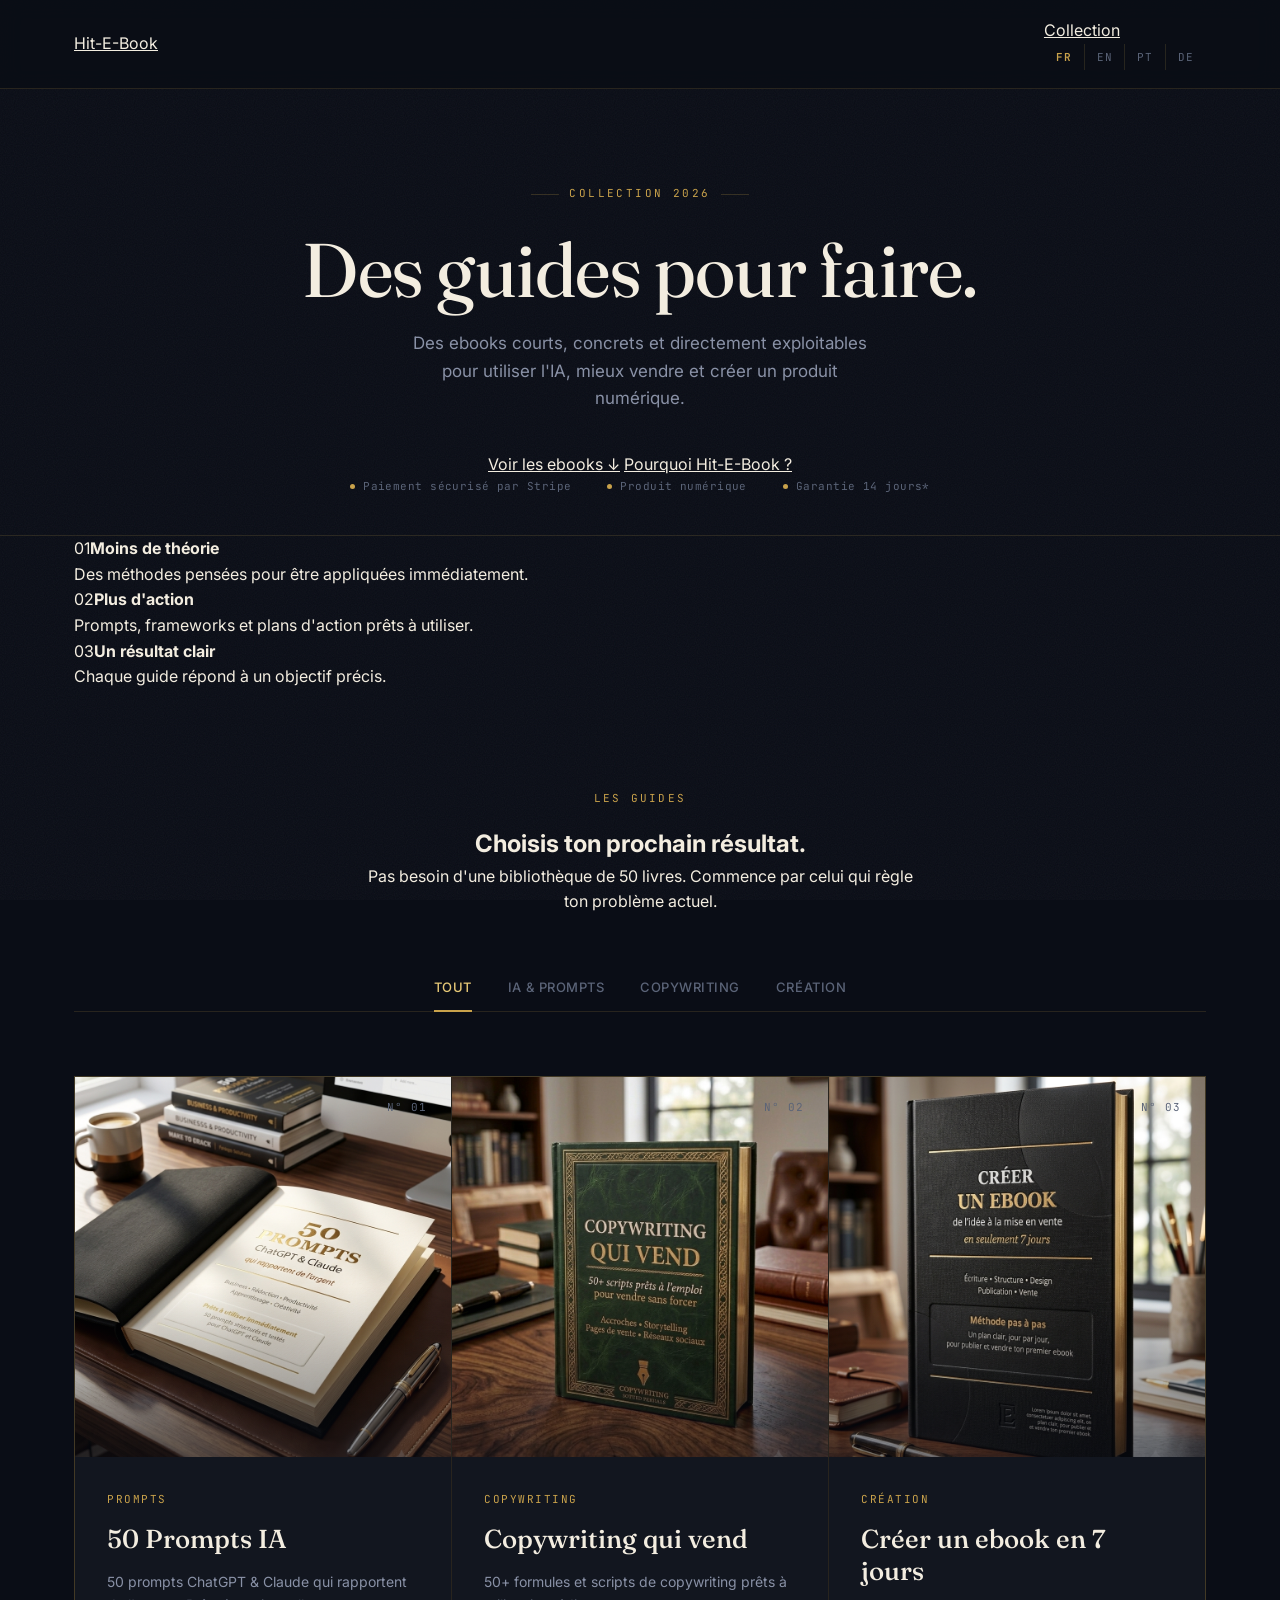
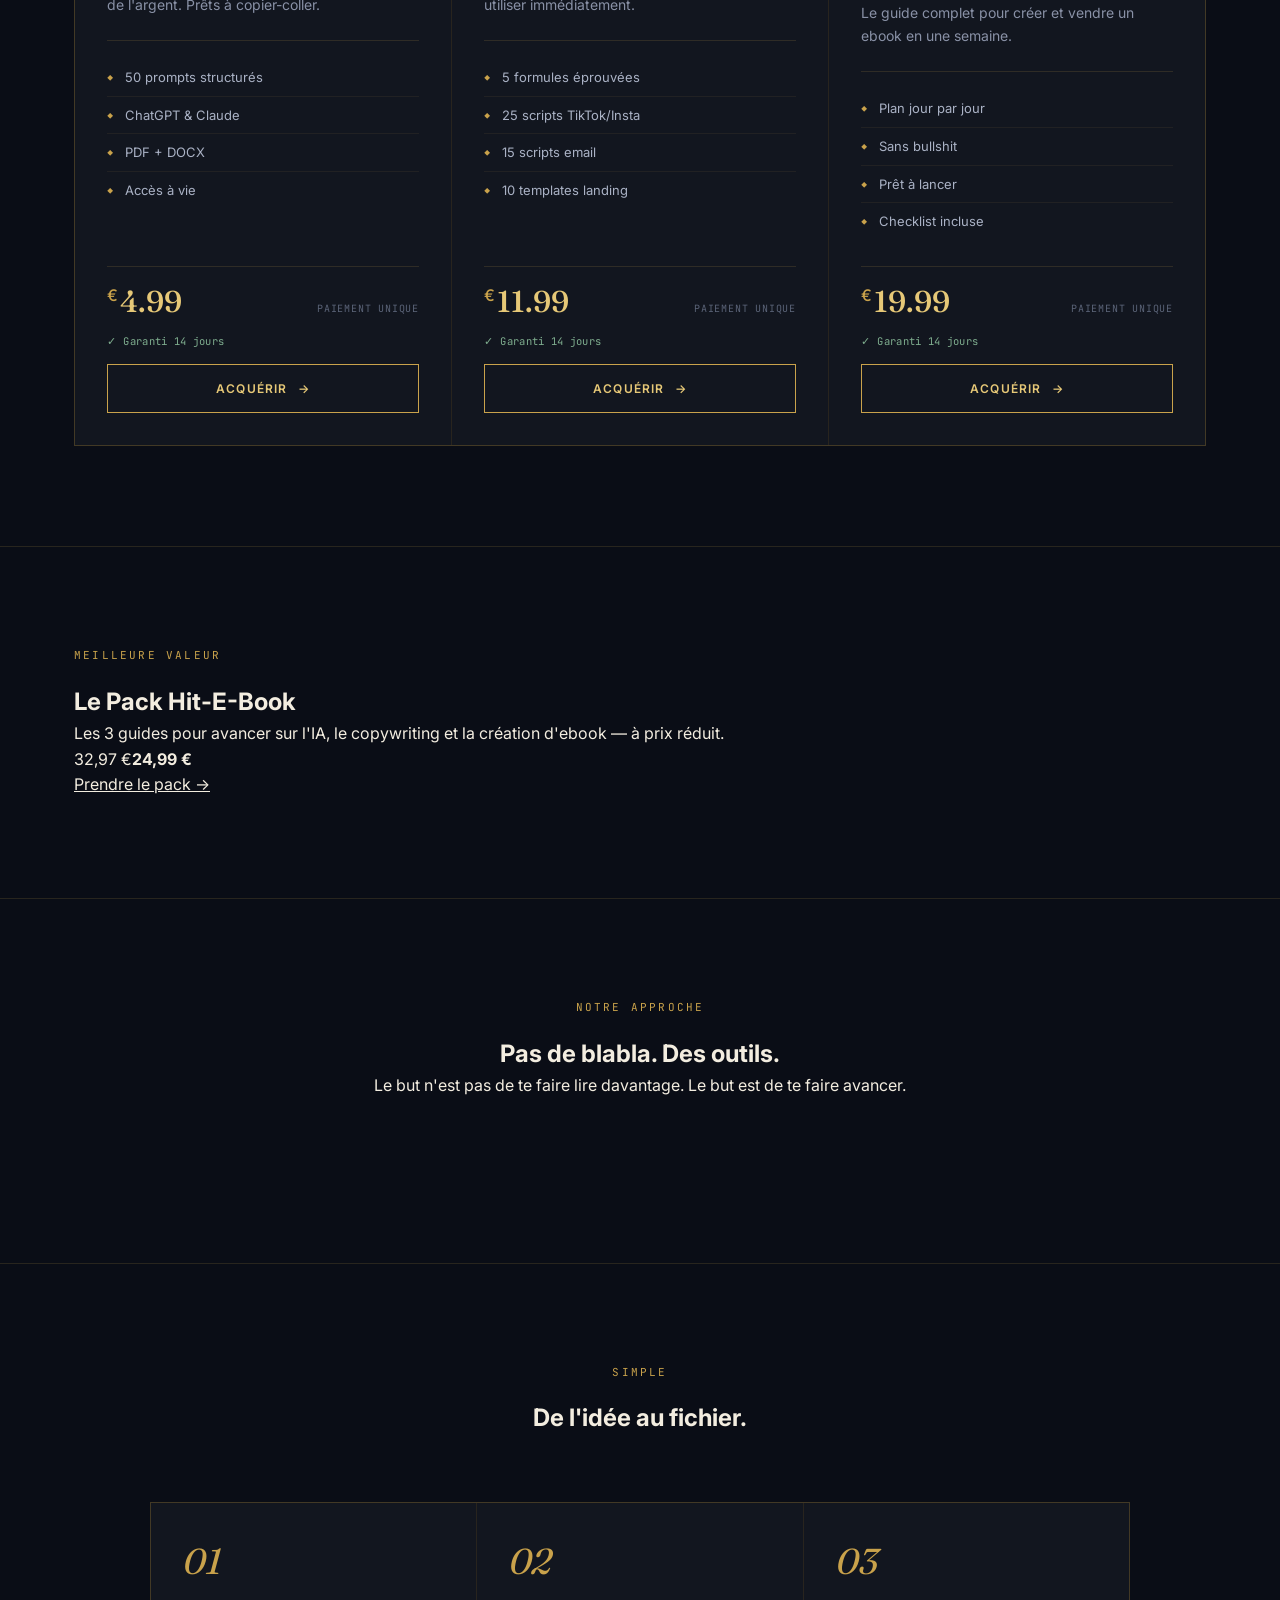
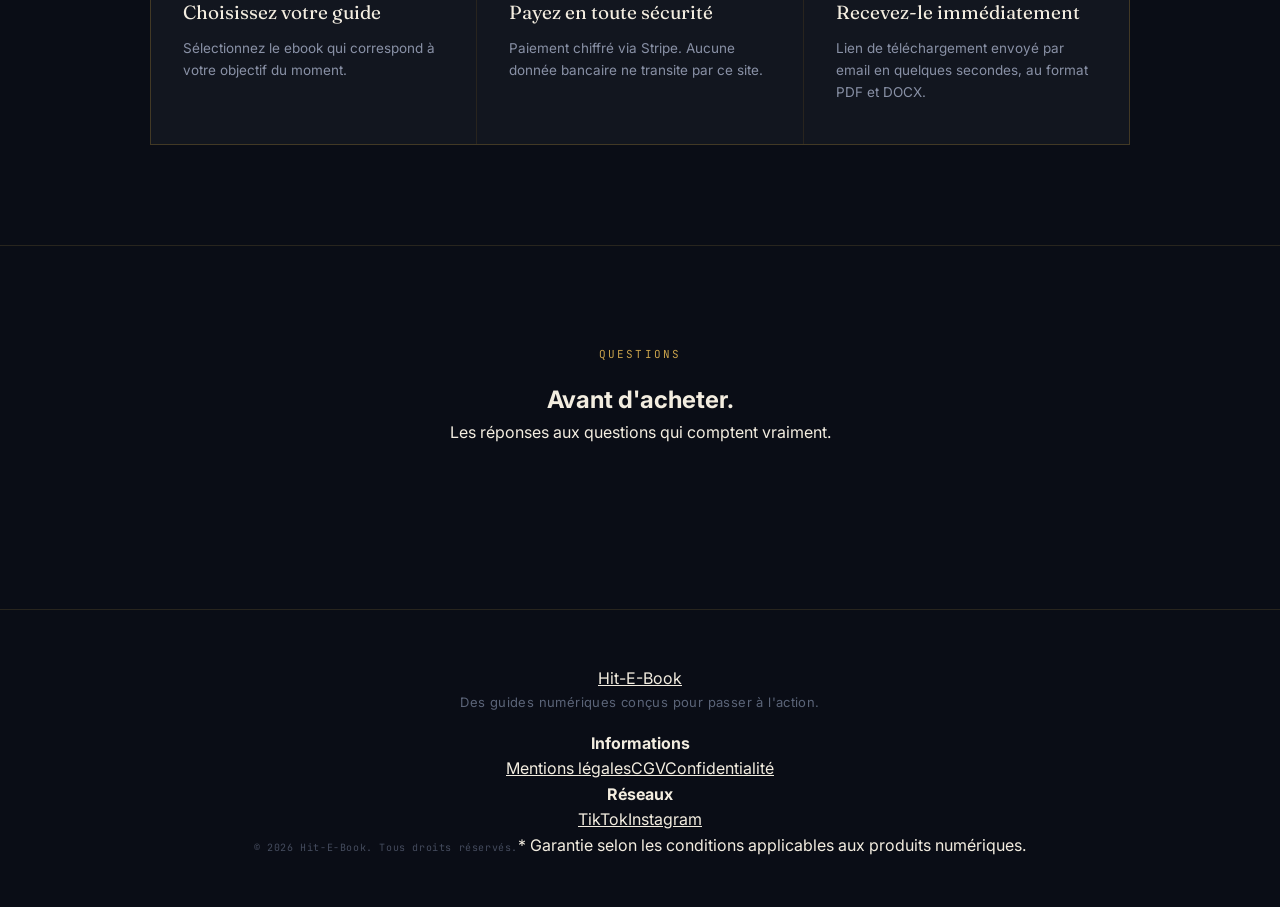
==== commit 0f3e850f: "refactor: rebuild storefront for launch conversion" ====
--- a/index.html
+++ b/index.html
@@ -1,117 +1,123 @@
 <!DOCTYPE html>
 <html lang="fr">
 <head>
-<meta charset="UTF-8">
-<meta name="viewport" content="width=device-width, initial-scale=1.0">
-<meta name="description" content="Des guides numériques exigeants sur les prompts IA, le copywriting et la création de business en ligne. Paiement sécurisé, accès immédiat.">
-<link rel="icon" type="image/x-icon" href="hitebook.ico">
-<title>Hit-E-Book — Collection</title>
-
-<link rel="preconnect" href="https://fonts.googleapis.com">
-<link rel="preconnect" href="https://fonts.gstatic.com" crossorigin>
-<link href="https://fonts.googleapis.com/css2?family=Fraunces:ital,opsz,wght@0,9..144,300;0,9..144,450;0,9..144,600;0,9..144,700;1,9..144,450&family=Inter:wght@400;500;600;700&family=JetBrains+Mono:wght@400;500&display=swap" rel="stylesheet">
-
-<link rel="stylesheet" href="style.css">
+  <!-- Google Tag Manager -->
+  <script>(function(w,d,s,l,i){w[l]=w[l]||[];w[l].push({'gtm.start':new Date().getTime(),event:'gtm.js'});var f=d.getElementsByTagName(s)[0],j=d.createElement(s),dl=l!='dataLayer'?'&l='+l:'';j.async=true;j.src='https://www.googletagmanager.com/gtm.js?id='+i+dl;f.parentNode.insertBefore(j,f);})(window,document,'script','dataLayer','GTM-W73RFDKC');</script>
+  <!-- End Google Tag Manager -->
+  <meta charset="UTF-8">
+  <meta name="viewport" content="width=device-width, initial-scale=1.0">
+  <meta name="description" content="Hit-E-Book — des ebooks pratiques sur l'IA, le copywriting et la création de produits numériques. Guides concrets, paiement sécurisé et accès après achat.">
+  <meta name="robots" content="index,follow">
+  <meta property="og:title" content="Hit-E-Book — Des guides qui passent à l'action">
+  <meta property="og:description" content="Ebooks pratiques sur l'IA, le copywriting et la création de produits numériques.">
+  <meta property="og:type" content="website">
+  <link rel="canonical" href="https://hitebook.vercel.app/">
+  <link rel="icon" type="image/x-icon" href="hitebook.ico">
+  <title>Hit-E-Book — Guides pratiques pour passer à l'action</title>
+  <link rel="preconnect" href="https://fonts.googleapis.com">
+  <link rel="preconnect" href="https://fonts.gstatic.com" crossorigin>
+  <link href="https://fonts.googleapis.com/css2?family=Fraunces:opsz,wght@9..144,400;9..144,500;9..144,650&family=Inter:wght@400;500;600;700;800&family=JetBrains+Mono:wght@400;500;600&display=swap" rel="stylesheet">
+  <link rel="stylesheet" href="style.css">
 </head>
 <body>
+  <noscript><iframe src="https://www.googletagmanager.com/ns.html?id=GTM-W73RFDKC" height="0" width="0" style="display:none;visibility:hidden"></iframe></noscript>
 
-<!-- TOP BAR -->
-<div class="topbar">
-    <div class="container">
-        <div class="brand-mark">Hit<strong>-E-Book</strong> · Atelier Numérique</div>
-        <div class="topbar-right">
-            <a href="#collection" class="topbar-cta" id="topbarCta">Voir la collection</a>
-            <div class="language-selector">
-                <button class="language-btn active" onclick="changeLanguage('fr', this)">FR</button>
-                <button class="language-btn" onclick="changeLanguage('pt', this)">PT</button>
-                <button class="language-btn" onclick="changeLanguage('en', this)">EN</button>
-                <button class="language-btn" onclick="changeLanguage('de', this)">DE</button>
-            </div>
+  <nav class="topbar" aria-label="Navigation principale">
+    <div class="container nav-inner">
+      <a class="brand" href="#top" aria-label="Hit-E-Book">Hit<span>-E-Book</span></a>
+      <div class="nav-actions">
+        <a href="#collection" class="nav-link" id="topbarCta">Collection</a>
+        <div class="language-selector" aria-label="Langue">
+          <button class="language-btn active" data-lang="fr">FR</button>
+          <button class="language-btn" data-lang="en">EN</button>
+          <button class="language-btn" data-lang="pt">PT</button>
+          <button class="language-btn" data-lang="de">DE</button>
         </div>
+      </div>
     </div>
-</div>
+  </nav>
 
-<!-- HEADER -->
-<header>
-    <div class="container">
+  <main id="top">
+    <header class="hero-header">
+      <div class="hero-glow"></div>
+      <div class="container hero-content">
         <div class="eyebrow" id="eyebrowLabel">Collection 2026</div>
-        <h1>Hit<span class="gradient-text">-E-Book</span></h1>
-        <p id="headerDescription">Des guides exigeants, pensés pour ceux qui refusent l'approximation.</p>
-        <a href="#collection" class="header-cta" id="headerCta"><span>Découvrir la collection</span><span>→</span></a>
-        <div class="trust-bar">
-            <span id="trust1">Paiement 100% sécurisé</span>
-            <span id="trust2">Accès immédiat après achat</span>
-            <span id="trust3">Garantie 14 jours satisfait ou remboursé</span>
+        <h1 id="headerTitle">Des guides pour <span>faire.</span></h1>
+        <p id="headerDescription">Des ebooks courts, concrets et directement exploitables pour utiliser l'IA, mieux vendre et créer un produit numérique.</p>
+        <div class="hero-actions">
+          <a href="#collection" class="btn btn-primary" id="headerCta">Voir les ebooks <span>↓</span></a>
+          <a href="#why" class="btn btn-ghost" id="heroSecondary">Pourquoi Hit-E-Book ?</a>
         </div>
+        <div class="trust-bar" aria-label="Garanties">
+          <span id="trust1">Paiement sécurisé par Stripe</span>
+          <span id="trust2">Produit numérique</span>
+          <span id="trust3">Garantie 14 jours*</span>
+        </div>
+      </div>
+    </header>
+
+    <section class="problem-strip">
+      <div class="container problem-grid">
+        <div><span class="micro">01</span><strong id="problem1Title">Moins de théorie</strong><p id="problem1Desc">Des méthodes pensées pour être appliquées immédiatement.</p></div>
+        <div><span class="micro">02</span><strong id="problem2Title">Plus d'action</strong><p id="problem2Desc">Prompts, frameworks et plans d'action prêts à utiliser.</p></div>
+        <div><span class="micro">03</span><strong id="problem3Title">Un résultat clair</strong><p id="problem3Desc">Chaque guide répond à un objectif précis.</p></div>
+      </div>
+    </section>
+
+    <section class="collection section" id="collection">
+      <div class="container">
+        <div class="section-head split-head">
+          <div><span class="section-eyebrow" id="collectionEyebrow">Les guides</span><h2 id="heroTitle">Choisis ton prochain résultat.</h2></div>
+          <p id="heroDescription">Pas besoin d'une bibliothèque de 50 livres. Commence par celui qui règle ton problème actuel.</p>
+        </div>
+        <div class="filters" role="tablist" aria-label="Filtres produits">
+          <button class="filter-btn active" data-filter="all" id="filterAll">Tout</button>
+          <button class="filter-btn" data-filter="prompts" id="filterPrompts">IA & Prompts</button>
+          <button class="filter-btn" data-filter="copywriting" id="filterCopywriting">Copywriting</button>
+          <button class="filter-btn" data-filter="creation" id="filterCreation">Création</button>
+        </div>
+        <div class="products-grid" id="productsGrid"></div>
+      </div>
+    </section>
+
+    <section class="bundle section" id="bundle">
+      <div class="container bundle-card">
+        <div><span class="section-eyebrow" id="bundleEyebrow">Meilleure valeur</span><h2 id="bundleTitle">Le Pack Hit-E-Book</h2><p id="bundleDescription">Les 3 guides pour avancer sur l'IA, le copywriting et la création d'ebook — à prix réduit.</p></div>
+        <div class="bundle-offer"><div><span class="old-price">32,97 €</span><strong>24,99 €</strong></div><a class="btn btn-primary" id="bundleCta" href="https://buy.stripe.com/7sY00iaxm78q3gdetBeAg03" target="_blank" rel="noopener">Prendre le pack <span>→</span></a></div>
+      </div>
+    </section>
+
+    <section class="section" id="why">
+      <div class="container">
+        <div class="section-head centered"><span class="section-eyebrow" id="whyEyebrow">Notre approche</span><h2 id="whyTitle">Pas de blabla. Des outils.</h2><p id="whyIntro">Le but n'est pas de te faire lire davantage. Le but est de te faire avancer.</p></div>
+        <div class="why-grid" id="whyGrid"></div>
+      </div>
+    </section>
+
+    <section class="section steps-section">
+      <div class="container">
+        <div class="section-head centered"><span class="section-eyebrow" id="howEyebrow">Simple</span><h2 id="howTitle">De l'idée au fichier.</h2></div>
+        <div class="steps" id="stepsGrid"></div>
+      </div>
+    </section>
+
+    <section class="section faq-section">
+      <div class="container faq-layout">
+        <div class="section-head"><span class="section-eyebrow" id="faqEyebrow">Questions</span><h2 id="faqTitle">Avant d'acheter.</h2><p id="faqIntro">Les réponses aux questions qui comptent vraiment.</p></div>
+        <div class="faq" id="faqList"></div>
+      </div>
+    </section>
+  </main>
+
+  <footer>
+    <div class="container footer-grid">
+      <div><a class="brand" href="#top">Hit<span>-E-Book</span></a><p id="footerTagline">Des guides numériques conçus pour passer à l'action.</p></div>
+      <div><strong id="footerLinksTitle">Informations</strong><div class="footer-links"><a href="mentions-legales.html">Mentions légales</a><a href="cgv.html">CGV</a><a href="confidentialite.html">Confidentialité</a></div></div>
+      <div><strong id="footerSocialTitle">Réseaux</strong><div class="footer-links"><a href="https://www.tiktok.com/@hitebook" target="_blank" rel="noopener">TikTok</a><a href="https://www.instagram.com/hit_e_book/" target="_blank" rel="noopener">Instagram</a></div></div>
     </div>
-</header>
+    <div class="container footer-bottom"><span id="footerCopyright">© 2026 Hit-E-Book. Tous droits réservés.</span><span id="footerGuarantee">* Garantie selon les conditions applicables aux produits numériques.</span></div>
+  </footer>
 
-<!-- HERO + FILTERS -->
-<div class="hero" id="collection">
-    <div class="container">
-        <h2 id="heroTitle">La Collection</h2>
-        <p id="heroDescription">Chaque guide est une pièce à part entière — choisissez la vôtre.</p>
-
-        <div class="filters">
-            <button class="filter-btn active" onclick="filterProducts('all', this)" id="filterAll">Tout voir</button>
-            <button class="filter-btn" onclick="filterProducts('prompts', this)" id="filterPrompts">Prompts &amp; IA</button>
-            <button class="filter-btn" onclick="filterProducts('creation', this)" id="filterCreation">Création &amp; Business</button>
-            <button class="filter-btn" onclick="filterProducts('copywriting', this)" id="filterCopywriting">Copywriting</button>
-        </div>
-    </div>
-</div>
-
-<!-- PRODUCTS GRID -->
-<div class="container">
-    <div class="products-grid" id="productsGrid"></div>
-</div>
-
-<!-- HOW IT WORKS -->
-<section class="section">
-    <div class="container">
-        <div class="section-head">
-            <span class="section-eyebrow" id="howEyebrow">Simple &amp; direct</span>
-            <h2 class="section-title" id="howTitle">Comment ça marche</h2>
-        </div>
-        <div class="steps" id="stepsGrid"></div>
-    </div>
-</section>
-
-<!-- TESTIMONIALS -->
-<section class="section">
-    <div class="container">
-        <div class="section-head">
-            <span class="section-eyebrow" id="testiEyebrow">Retours</span>
-            <h2 class="section-title" id="testiTitle">Ce qu'en disent les lecteurs</h2>
-        </div>
-        <div class="testimonials" id="testimonialsGrid"></div>
-    </div>
-</section>
-
-<!-- FAQ -->
-<section class="section" style="border-bottom:none;">
-    <div class="container">
-        <div class="section-head">
-            <span class="section-eyebrow" id="faqEyebrow">Questions</span>
-            <h2 class="section-title" id="faqTitle">Avant de vous lancer</h2>
-        </div>
-        <div class="faq" id="faqList"></div>
-    </div>
-</section>
-
-<!-- FOOTER -->
-<footer>
-    <div class="container">
-        <p class="footer-guarantee" id="footerGuarantee">14 jours pour changer d'avis · Remboursement intégral</p>
-        <p id="footerQuestion">Une question ? Écrivez-moi sur</p>
-        <div class="social-links">
-            <a href="https://www.tiktok.com/@hitebook" target="_blank">TikTok</a>
-            <a href="https://www.instagram.com/hit_e_book/" target="_blank">Instagram</a>
-        </div>
-        <p id="footerCopyright">© 2026 Hit-E-Book. Tous droits réservés.</p>
-    </div>
-</footer>
-
-<script src="script.js"></script>
+  <script src="script.js"></script>
 </body>
 </html>
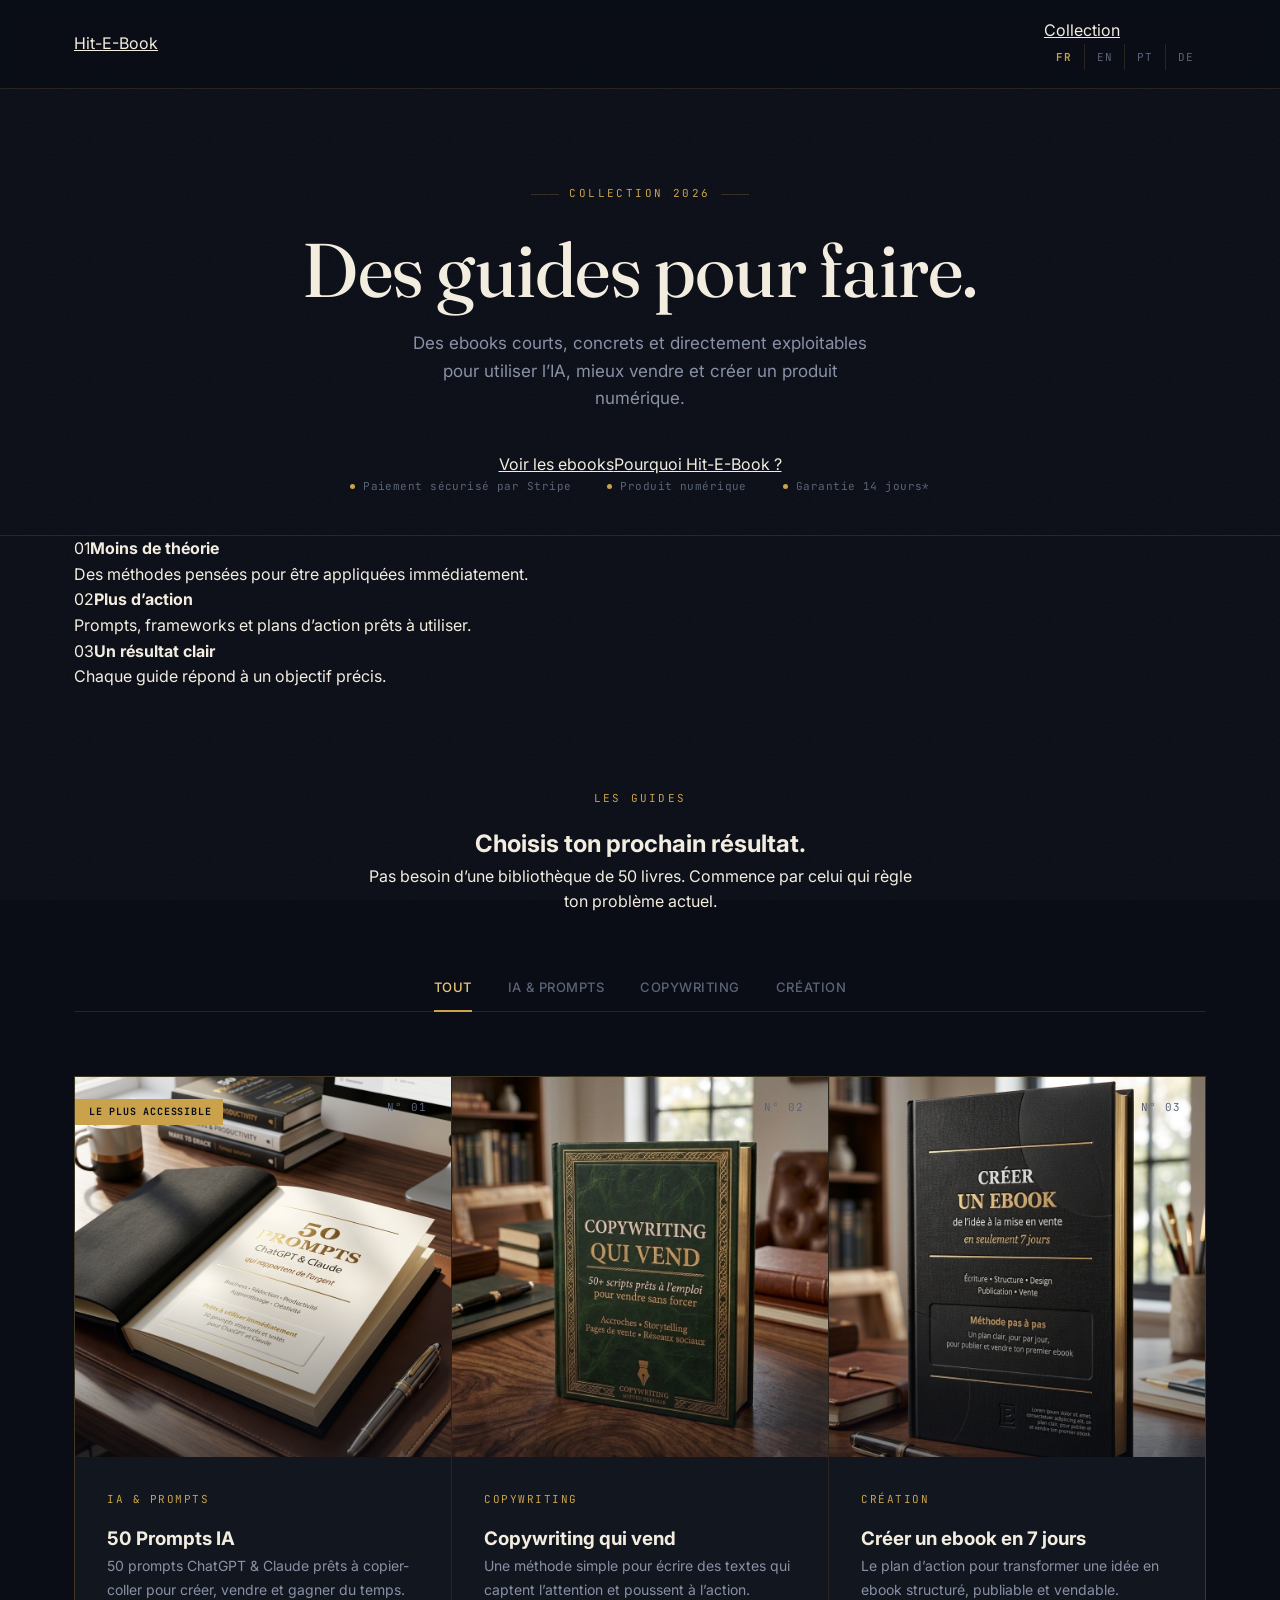
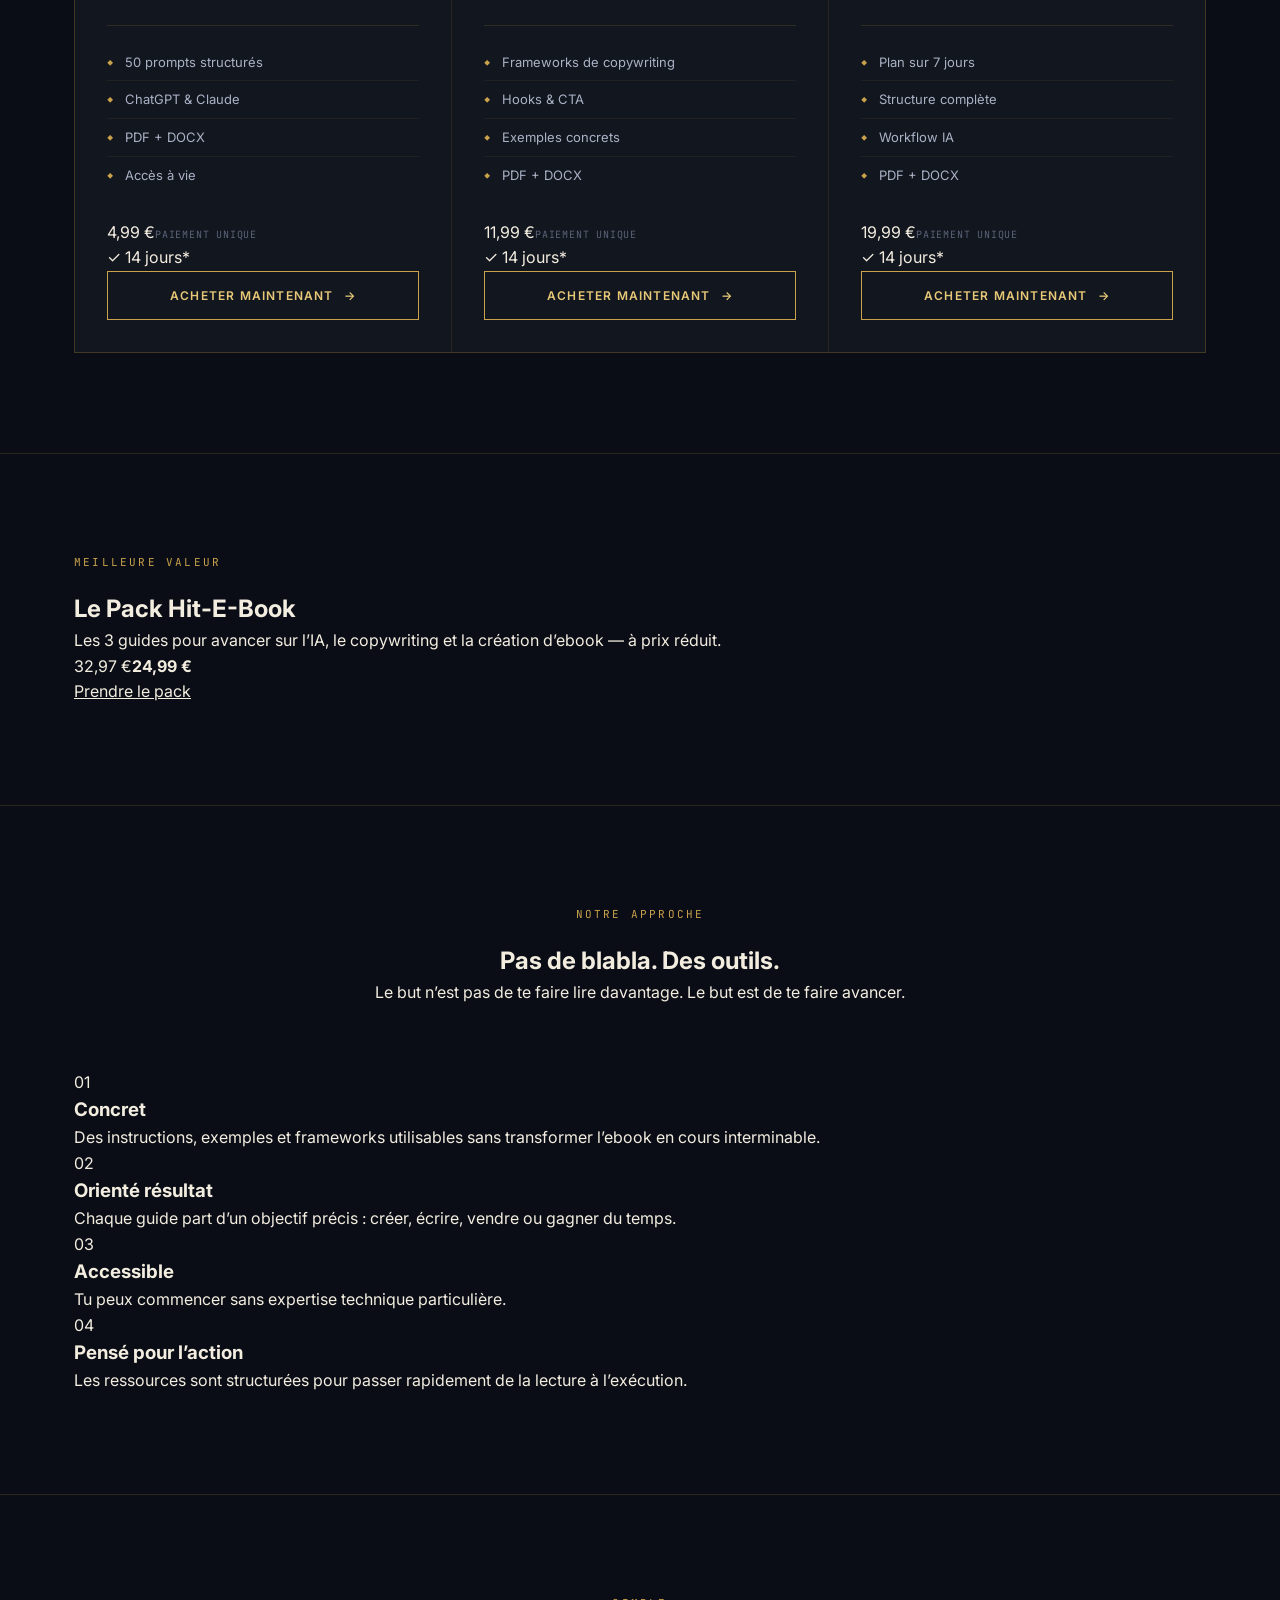
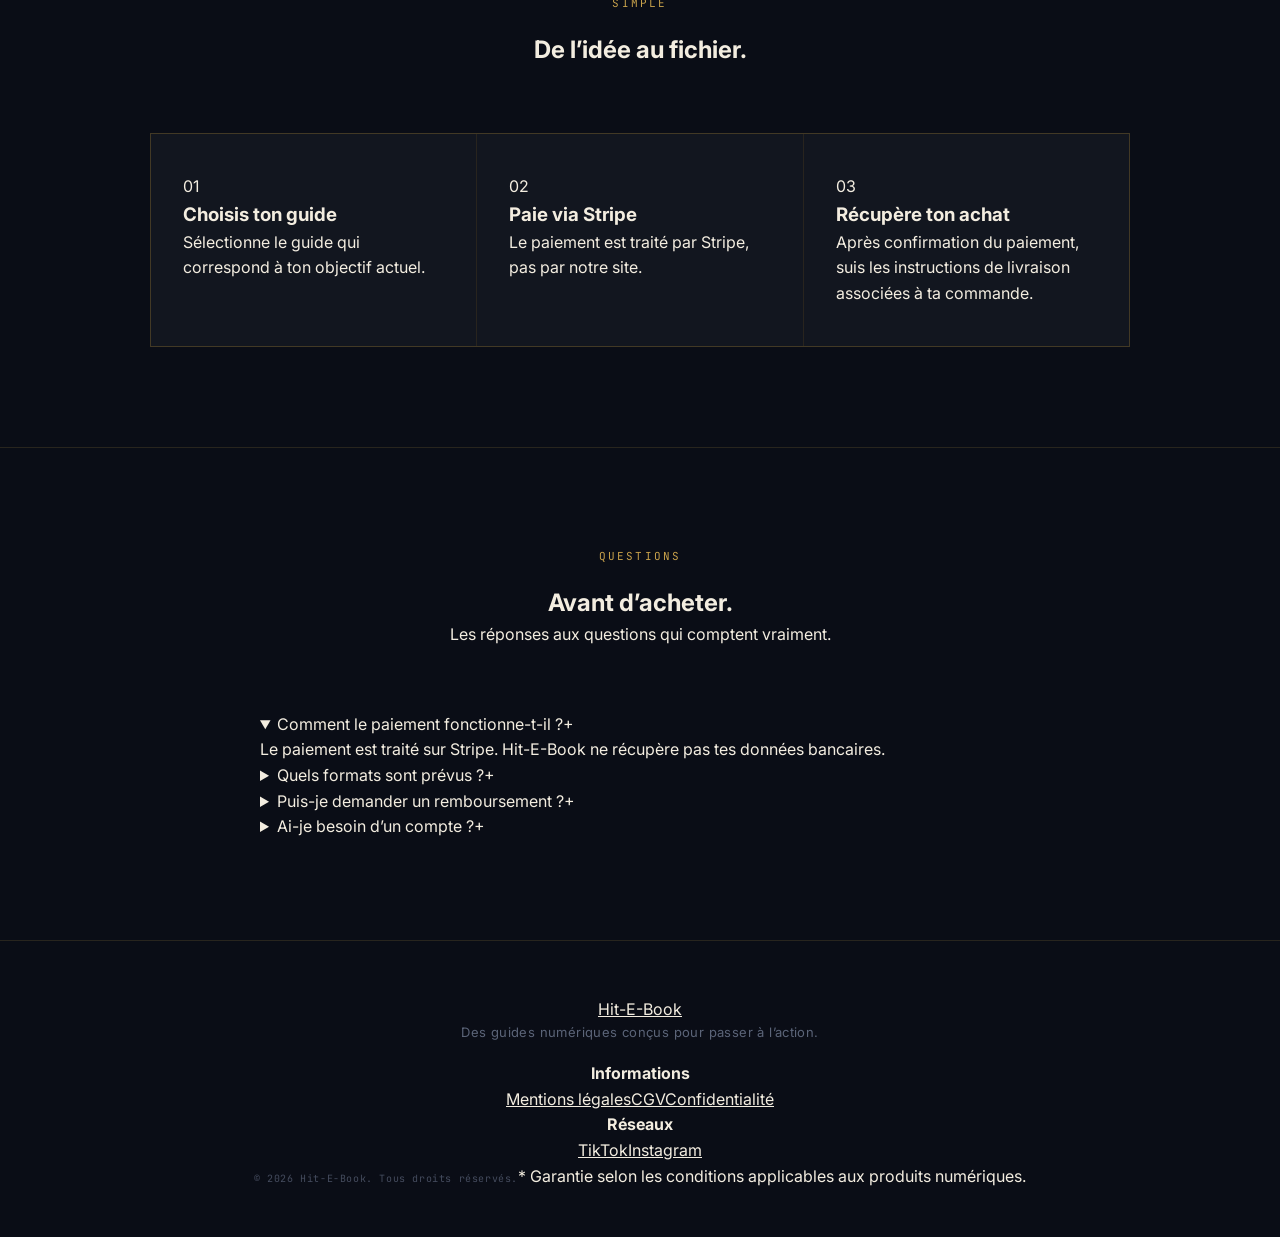
==== commit 1522b8fb: "refactor: switch storefront to new launch logic" ====
--- a/index.html
+++ b/index.html
@@ -1,123 +1,25 @@
 <!DOCTYPE html>
 <html lang="fr">
 <head>
-  <!-- Google Tag Manager -->
   <script>(function(w,d,s,l,i){w[l]=w[l]||[];w[l].push({'gtm.start':new Date().getTime(),event:'gtm.js'});var f=d.getElementsByTagName(s)[0],j=d.createElement(s),dl=l!='dataLayer'?'&l='+l:'';j.async=true;j.src='https://www.googletagmanager.com/gtm.js?id='+i+dl;f.parentNode.insertBefore(j,f);})(window,document,'script','dataLayer','GTM-W73RFDKC');</script>
-  <!-- End Google Tag Manager -->
-  <meta charset="UTF-8">
-  <meta name="viewport" content="width=device-width, initial-scale=1.0">
+  <meta charset="UTF-8"><meta name="viewport" content="width=device-width, initial-scale=1.0">
   <meta name="description" content="Hit-E-Book — des ebooks pratiques sur l'IA, le copywriting et la création de produits numériques. Guides concrets, paiement sécurisé et accès après achat.">
-  <meta name="robots" content="index,follow">
-  <meta property="og:title" content="Hit-E-Book — Des guides qui passent à l'action">
-  <meta property="og:description" content="Ebooks pratiques sur l'IA, le copywriting et la création de produits numériques.">
-  <meta property="og:type" content="website">
-  <link rel="canonical" href="https://hitebook.vercel.app/">
-  <link rel="icon" type="image/x-icon" href="hitebook.ico">
-  <title>Hit-E-Book — Guides pratiques pour passer à l'action</title>
-  <link rel="preconnect" href="https://fonts.googleapis.com">
-  <link rel="preconnect" href="https://fonts.gstatic.com" crossorigin>
-  <link href="https://fonts.googleapis.com/css2?family=Fraunces:opsz,wght@9..144,400;9..144,500;9..144,650&family=Inter:wght@400;500;600;700;800&family=JetBrains+Mono:wght@400;500;600&display=swap" rel="stylesheet">
-  <link rel="stylesheet" href="style.css">
+  <meta name="robots" content="index,follow"><meta property="og:title" content="Hit-E-Book — Des guides qui passent à l'action"><meta property="og:description" content="Ebooks pratiques sur l'IA, le copywriting et la création de produits numériques."><meta property="og:type" content="website"><link rel="canonical" href="https://hitebook.vercel.app/">
+  <link rel="icon" type="image/x-icon" href="hitebook.ico"><title>Hit-E-Book — Guides pratiques pour passer à l'action</title>
+  <link rel="preconnect" href="https://fonts.googleapis.com"><link rel="preconnect" href="https://fonts.gstatic.com" crossorigin><link href="https://fonts.googleapis.com/css2?family=Fraunces:opsz,wght@9..144,400;9..144,500;9..144,650&family=Inter:wght@400;500;600;700;800&family=JetBrains+Mono:wght@400;500;600&display=swap" rel="stylesheet"><link rel="stylesheet" href="style.css">
 </head>
 <body>
-  <noscript><iframe src="https://www.googletagmanager.com/ns.html?id=GTM-W73RFDKC" height="0" width="0" style="display:none;visibility:hidden"></iframe></noscript>
-
-  <nav class="topbar" aria-label="Navigation principale">
-    <div class="container nav-inner">
-      <a class="brand" href="#top" aria-label="Hit-E-Book">Hit<span>-E-Book</span></a>
-      <div class="nav-actions">
-        <a href="#collection" class="nav-link" id="topbarCta">Collection</a>
-        <div class="language-selector" aria-label="Langue">
-          <button class="language-btn active" data-lang="fr">FR</button>
-          <button class="language-btn" data-lang="en">EN</button>
-          <button class="language-btn" data-lang="pt">PT</button>
-          <button class="language-btn" data-lang="de">DE</button>
-        </div>
-      </div>
-    </div>
-  </nav>
-
-  <main id="top">
-    <header class="hero-header">
-      <div class="hero-glow"></div>
-      <div class="container hero-content">
-        <div class="eyebrow" id="eyebrowLabel">Collection 2026</div>
-        <h1 id="headerTitle">Des guides pour <span>faire.</span></h1>
-        <p id="headerDescription">Des ebooks courts, concrets et directement exploitables pour utiliser l'IA, mieux vendre et créer un produit numérique.</p>
-        <div class="hero-actions">
-          <a href="#collection" class="btn btn-primary" id="headerCta">Voir les ebooks <span>↓</span></a>
-          <a href="#why" class="btn btn-ghost" id="heroSecondary">Pourquoi Hit-E-Book ?</a>
-        </div>
-        <div class="trust-bar" aria-label="Garanties">
-          <span id="trust1">Paiement sécurisé par Stripe</span>
-          <span id="trust2">Produit numérique</span>
-          <span id="trust3">Garantie 14 jours*</span>
-        </div>
-      </div>
-    </header>
-
-    <section class="problem-strip">
-      <div class="container problem-grid">
-        <div><span class="micro">01</span><strong id="problem1Title">Moins de théorie</strong><p id="problem1Desc">Des méthodes pensées pour être appliquées immédiatement.</p></div>
-        <div><span class="micro">02</span><strong id="problem2Title">Plus d'action</strong><p id="problem2Desc">Prompts, frameworks et plans d'action prêts à utiliser.</p></div>
-        <div><span class="micro">03</span><strong id="problem3Title">Un résultat clair</strong><p id="problem3Desc">Chaque guide répond à un objectif précis.</p></div>
-      </div>
-    </section>
-
-    <section class="collection section" id="collection">
-      <div class="container">
-        <div class="section-head split-head">
-          <div><span class="section-eyebrow" id="collectionEyebrow">Les guides</span><h2 id="heroTitle">Choisis ton prochain résultat.</h2></div>
-          <p id="heroDescription">Pas besoin d'une bibliothèque de 50 livres. Commence par celui qui règle ton problème actuel.</p>
-        </div>
-        <div class="filters" role="tablist" aria-label="Filtres produits">
-          <button class="filter-btn active" data-filter="all" id="filterAll">Tout</button>
-          <button class="filter-btn" data-filter="prompts" id="filterPrompts">IA & Prompts</button>
-          <button class="filter-btn" data-filter="copywriting" id="filterCopywriting">Copywriting</button>
-          <button class="filter-btn" data-filter="creation" id="filterCreation">Création</button>
-        </div>
-        <div class="products-grid" id="productsGrid"></div>
-      </div>
-    </section>
-
-    <section class="bundle section" id="bundle">
-      <div class="container bundle-card">
-        <div><span class="section-eyebrow" id="bundleEyebrow">Meilleure valeur</span><h2 id="bundleTitle">Le Pack Hit-E-Book</h2><p id="bundleDescription">Les 3 guides pour avancer sur l'IA, le copywriting et la création d'ebook — à prix réduit.</p></div>
-        <div class="bundle-offer"><div><span class="old-price">32,97 €</span><strong>24,99 €</strong></div><a class="btn btn-primary" id="bundleCta" href="https://buy.stripe.com/7sY00iaxm78q3gdetBeAg03" target="_blank" rel="noopener">Prendre le pack <span>→</span></a></div>
-      </div>
-    </section>
-
-    <section class="section" id="why">
-      <div class="container">
-        <div class="section-head centered"><span class="section-eyebrow" id="whyEyebrow">Notre approche</span><h2 id="whyTitle">Pas de blabla. Des outils.</h2><p id="whyIntro">Le but n'est pas de te faire lire davantage. Le but est de te faire avancer.</p></div>
-        <div class="why-grid" id="whyGrid"></div>
-      </div>
-    </section>
-
-    <section class="section steps-section">
-      <div class="container">
-        <div class="section-head centered"><span class="section-eyebrow" id="howEyebrow">Simple</span><h2 id="howTitle">De l'idée au fichier.</h2></div>
-        <div class="steps" id="stepsGrid"></div>
-      </div>
-    </section>
-
-    <section class="section faq-section">
-      <div class="container faq-layout">
-        <div class="section-head"><span class="section-eyebrow" id="faqEyebrow">Questions</span><h2 id="faqTitle">Avant d'acheter.</h2><p id="faqIntro">Les réponses aux questions qui comptent vraiment.</p></div>
-        <div class="faq" id="faqList"></div>
-      </div>
-    </section>
-  </main>
-
-  <footer>
-    <div class="container footer-grid">
-      <div><a class="brand" href="#top">Hit<span>-E-Book</span></a><p id="footerTagline">Des guides numériques conçus pour passer à l'action.</p></div>
-      <div><strong id="footerLinksTitle">Informations</strong><div class="footer-links"><a href="mentions-legales.html">Mentions légales</a><a href="cgv.html">CGV</a><a href="confidentialite.html">Confidentialité</a></div></div>
-      <div><strong id="footerSocialTitle">Réseaux</strong><div class="footer-links"><a href="https://www.tiktok.com/@hitebook" target="_blank" rel="noopener">TikTok</a><a href="https://www.instagram.com/hit_e_book/" target="_blank" rel="noopener">Instagram</a></div></div>
-    </div>
-    <div class="container footer-bottom"><span id="footerCopyright">© 2026 Hit-E-Book. Tous droits réservés.</span><span id="footerGuarantee">* Garantie selon les conditions applicables aux produits numériques.</span></div>
-  </footer>
-
-  <script src="script.js"></script>
-</body>
-</html>
+<noscript><iframe src="https://www.googletagmanager.com/ns.html?id=GTM-W73RFDKC" height="0" width="0" style="display:none;visibility:hidden"></iframe></noscript>
+<nav class="topbar"><div class="container nav-inner"><a class="brand" href="#top">Hit<span>-E-Book</span></a><div class="nav-actions"><a href="#collection" class="nav-link" id="topbarCta">Collection</a><div class="language-selector"><button class="language-btn active" data-lang="fr">FR</button><button class="language-btn" data-lang="en">EN</button><button class="language-btn" data-lang="pt">PT</button><button class="language-btn" data-lang="de">DE</button></div></div></div></nav>
+<main id="top">
+<header class="hero-header"><div class="hero-glow"></div><div class="container hero-content"><div class="eyebrow" id="eyebrow">Collection 2026</div><h1 id="headerTitle">Des guides pour <span>faire.</span></h1><p id="headerDescription"></p><div class="hero-actions"><a href="#collection" class="btn btn-primary" id="headerCta">Voir les ebooks <span>↓</span></a><a href="#why" class="btn btn-ghost" id="heroSecondary">Pourquoi Hit-E-Book ?</a></div><div class="trust-bar"><span id="trust1"></span><span id="trust2"></span><span id="trust3"></span></div></div></header>
+<section class="problem-strip"><div class="container problem-grid"><div><span class="micro">01</span><strong id="problem1Title"></strong><p id="problem1Desc"></p></div><div><span class="micro">02</span><strong id="problem2Title"></strong><p id="problem2Desc"></p></div><div><span class="micro">03</span><strong id="problem3Title"></strong><p id="problem3Desc"></p></div></div></section>
+<section class="collection section" id="collection"><div class="container"><div class="section-head split-head"><div><span class="section-eyebrow" id="collectionEyebrow"></span><h2 id="heroTitle"></h2></div><p id="heroDescription"></p></div><div class="filters"><button class="filter-btn active" data-filter="all" id="filterAll">Tout</button><button class="filter-btn" data-filter="prompts" id="filterPrompts">IA & Prompts</button><button class="filter-btn" data-filter="copywriting" id="filterCopywriting">Copywriting</button><button class="filter-btn" data-filter="creation" id="filterCreation">Création</button></div><div class="products-grid" id="productsGrid"></div></div></section>
+<section class="bundle section" id="bundle"><div class="container bundle-card"><div><span class="section-eyebrow" id="bundleEyebrow"></span><h2 id="bundleTitle"></h2><p id="bundleDescription"></p></div><div class="bundle-offer"><div><span class="old-price">32,97 €</span><strong>24,99 €</strong></div><a class="btn btn-primary" id="bundleCta" href="https://buy.stripe.com/7sY00iaxm78q3gdetBeAg03" target="_blank" rel="noopener">Prendre le pack <span>→</span></a></div></div></section>
+<section class="section" id="why"><div class="container"><div class="section-head centered"><span class="section-eyebrow" id="whyEyebrow"></span><h2 id="whyTitle"></h2><p id="whyIntro"></p></div><div class="why-grid" id="whyGrid"></div></div></section>
+<section class="section steps-section"><div class="container"><div class="section-head centered"><span class="section-eyebrow" id="howEyebrow"></span><h2 id="howTitle"></h2></div><div class="steps" id="stepsGrid"></div></div></section>
+<section class="section faq-section"><div class="container faq-layout"><div class="section-head"><span class="section-eyebrow" id="faqEyebrow"></span><h2 id="faqTitle"></h2><p id="faqIntro"></p></div><div class="faq" id="faqList"></div></div></section>
+</main>
+<footer><div class="container footer-grid"><div><a class="brand" href="#top">Hit<span>-E-Book</span></a><p id="footerTagline"></p></div><div><strong id="footerLinksTitle"></strong><div class="footer-links"><a href="mentions-legales.html">Mentions légales</a><a href="cgv.html">CGV</a><a href="confidentialite.html">Confidentialité</a></div></div><div><strong id="footerSocialTitle"></strong><div class="footer-links"><a href="https://www.tiktok.com/@hitebook" target="_blank" rel="noopener">TikTok</a><a href="https://www.instagram.com/hit_e_book/" target="_blank" rel="noopener">Instagram</a></div></div></div><div class="container footer-bottom"><span id="footerCopyright"></span><span id="footerGuarantee"></span></div></footer>
+<script src="store.js"></script>
+</body></html>
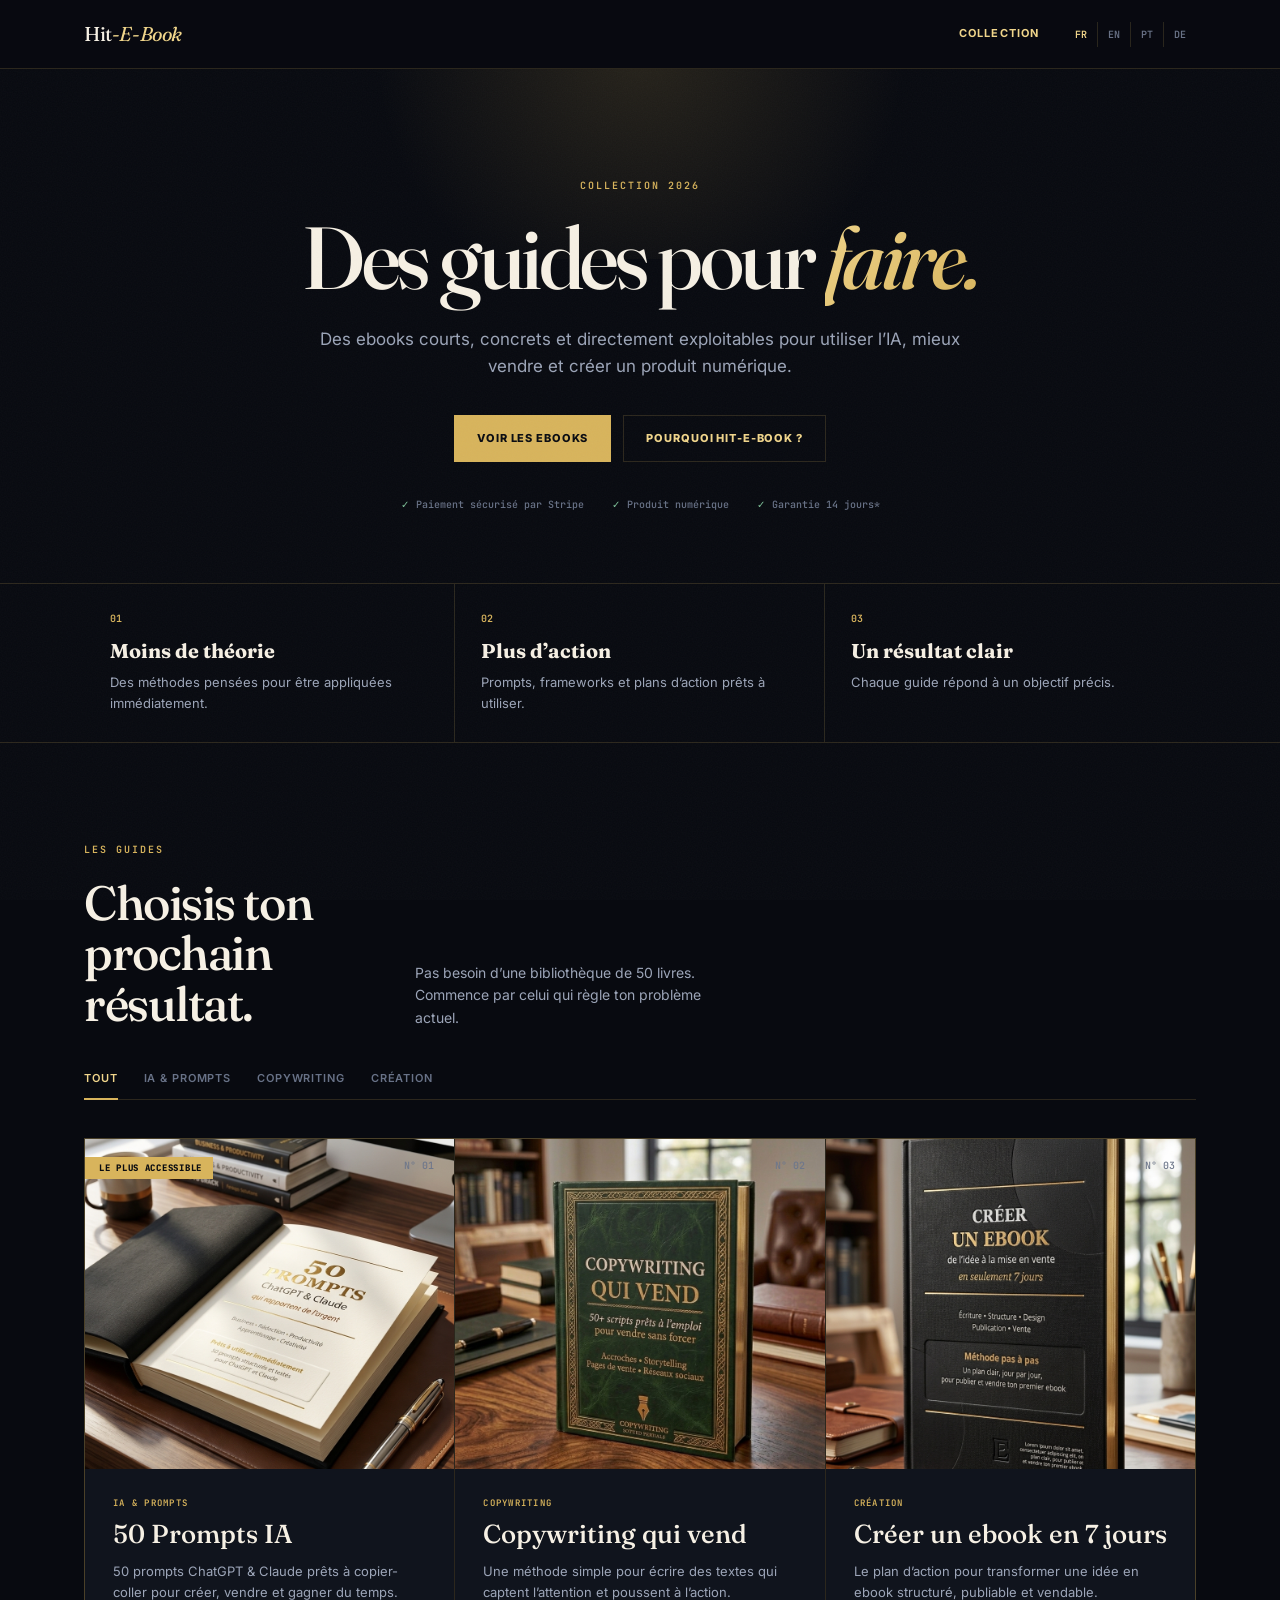
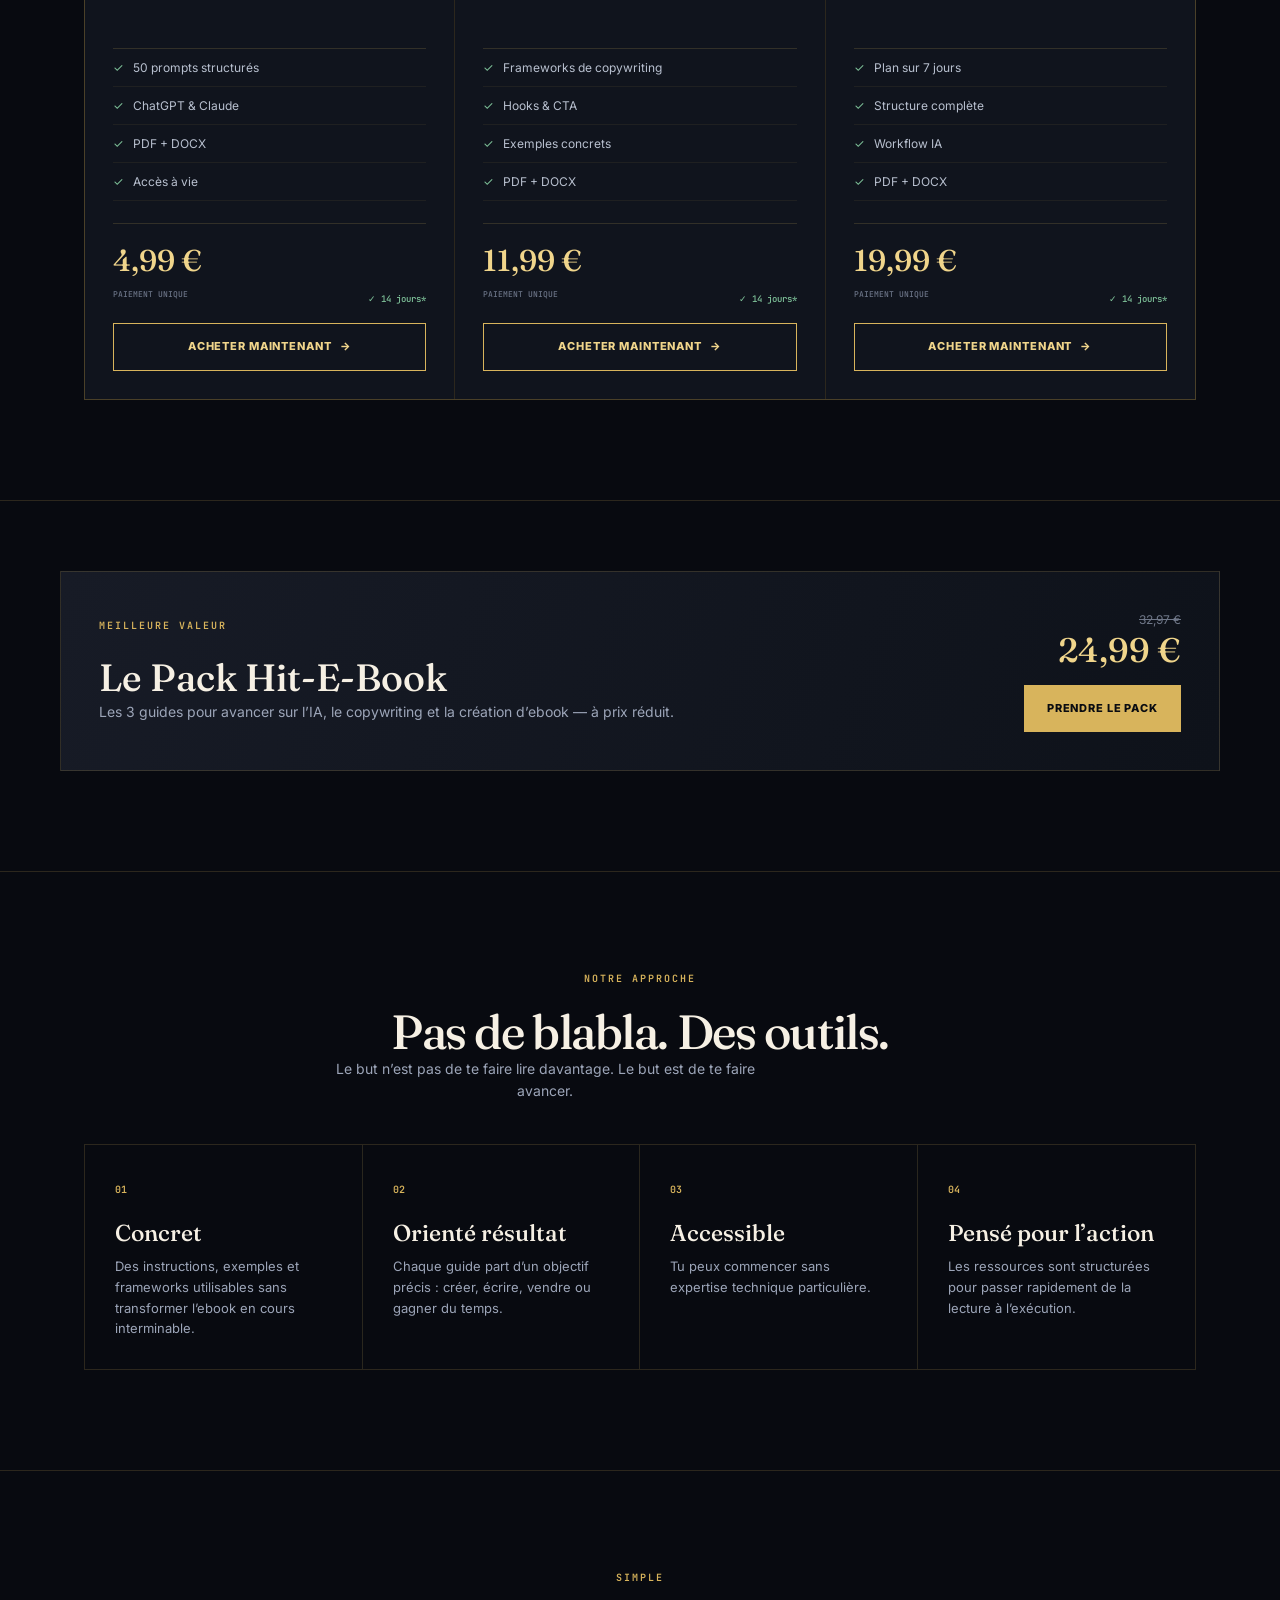
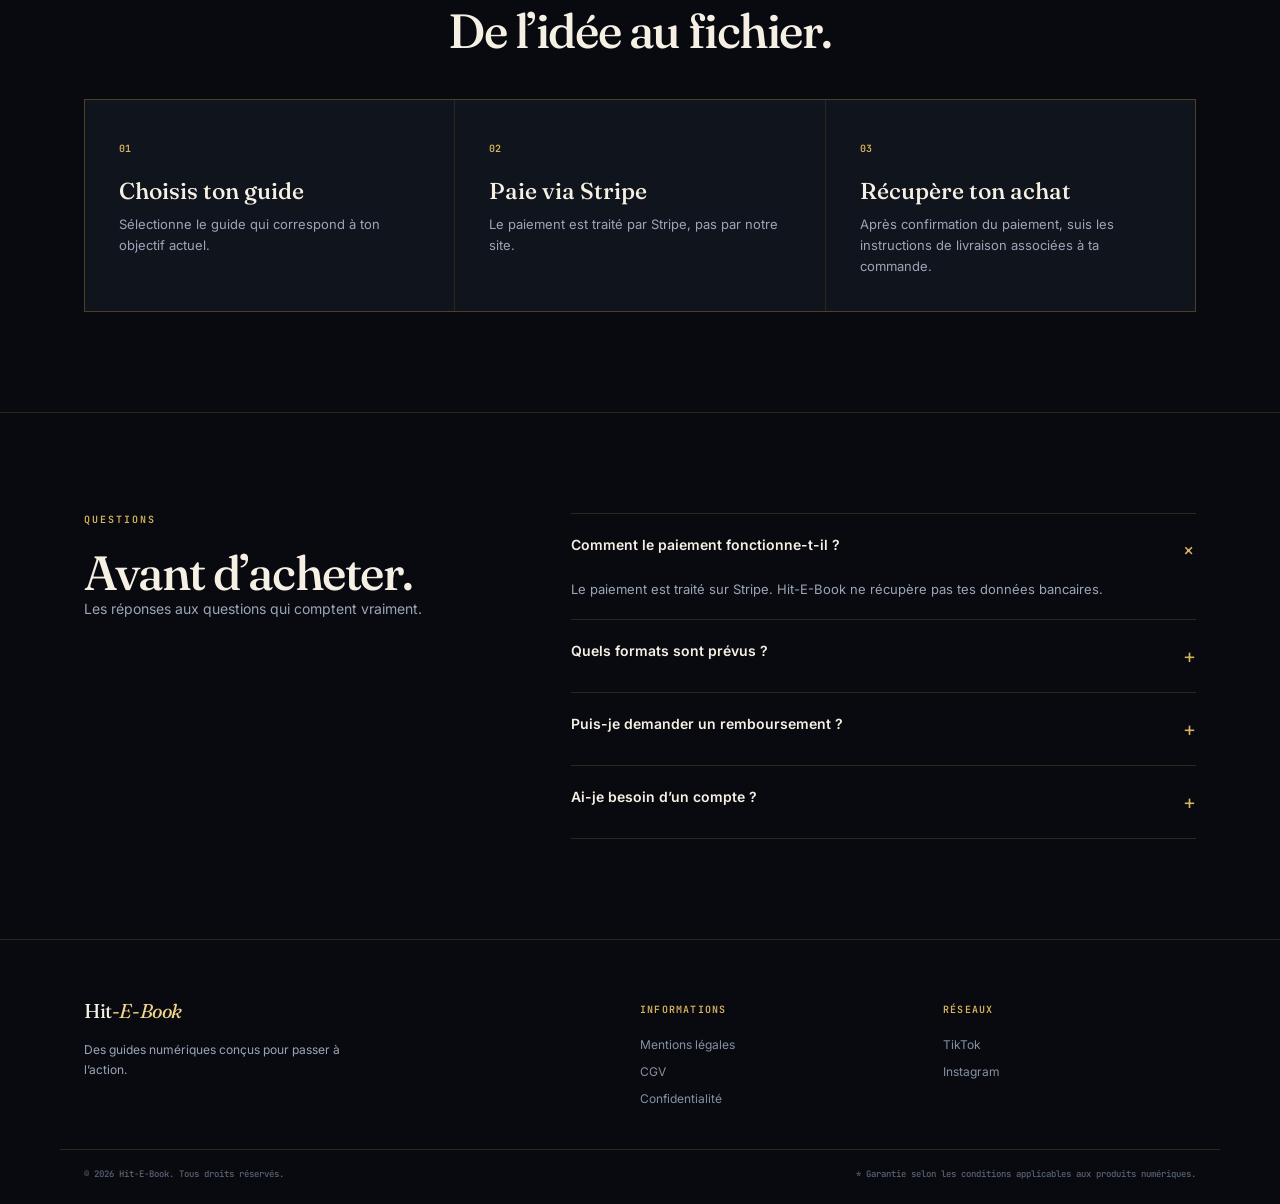
==== commit b4292f4e: "style: switch storefront to launch stylesheet" ====
--- a/index.html
+++ b/index.html
@@ -2,24 +2,12 @@
 <html lang="fr">
 <head>
   <script>(function(w,d,s,l,i){w[l]=w[l]||[];w[l].push({'gtm.start':new Date().getTime(),event:'gtm.js'});var f=d.getElementsByTagName(s)[0],j=d.createElement(s),dl=l!='dataLayer'?'&l='+l:'';j.async=true;j.src='https://www.googletagmanager.com/gtm.js?id='+i+dl;f.parentNode.insertBefore(j,f);})(window,document,'script','dataLayer','GTM-W73RFDKC');</script>
-  <meta charset="UTF-8"><meta name="viewport" content="width=device-width, initial-scale=1.0">
-  <meta name="description" content="Hit-E-Book — des ebooks pratiques sur l'IA, le copywriting et la création de produits numériques. Guides concrets, paiement sécurisé et accès après achat.">
-  <meta name="robots" content="index,follow"><meta property="og:title" content="Hit-E-Book — Des guides qui passent à l'action"><meta property="og:description" content="Ebooks pratiques sur l'IA, le copywriting et la création de produits numériques."><meta property="og:type" content="website"><link rel="canonical" href="https://hitebook.vercel.app/">
-  <link rel="icon" type="image/x-icon" href="hitebook.ico"><title>Hit-E-Book — Guides pratiques pour passer à l'action</title>
-  <link rel="preconnect" href="https://fonts.googleapis.com"><link rel="preconnect" href="https://fonts.gstatic.com" crossorigin><link href="https://fonts.googleapis.com/css2?family=Fraunces:opsz,wght@9..144,400;9..144,500;9..144,650&family=Inter:wght@400;500;600;700;800&family=JetBrains+Mono:wght@400;500;600&display=swap" rel="stylesheet"><link rel="stylesheet" href="style.css">
-</head>
-<body>
-<noscript><iframe src="https://www.googletagmanager.com/ns.html?id=GTM-W73RFDKC" height="0" width="0" style="display:none;visibility:hidden"></iframe></noscript>
+  <meta charset="UTF-8"><meta name="viewport" content="width=device-width, initial-scale=1.0"><meta name="description" content="Hit-E-Book — des ebooks pratiques sur l'IA, le copywriting et la création de produits numériques. Guides concrets, paiement sécurisé et accès après achat."><meta name="robots" content="index,follow"><meta property="og:title" content="Hit-E-Book — Des guides qui passent à l'action"><meta property="og:description" content="Ebooks pratiques sur l'IA, le copywriting et la création de produits numériques."><meta property="og:type" content="website"><link rel="canonical" href="https://hitebook.vercel.app/"><link rel="icon" type="image/x-icon" href="hitebook.ico"><title>Hit-E-Book — Guides pratiques pour passer à l'action</title><link rel="preconnect" href="https://fonts.googleapis.com"><link rel="preconnect" href="https://fonts.gstatic.com" crossorigin><link href="https://fonts.googleapis.com/css2?family=Fraunces:opsz,wght@9..144,400;9..144,500;9..144,650&family=Inter:wght@400;500;600;700;800&family=JetBrains+Mono:wght@400;500;600&display=swap" rel="stylesheet"><link rel="stylesheet" href="launch.css">
+</head><body><noscript><iframe src="https://www.googletagmanager.com/ns.html?id=GTM-W73RFDKC" height="0" width="0" style="display:none;visibility:hidden"></iframe></noscript>
 <nav class="topbar"><div class="container nav-inner"><a class="brand" href="#top">Hit<span>-E-Book</span></a><div class="nav-actions"><a href="#collection" class="nav-link" id="topbarCta">Collection</a><div class="language-selector"><button class="language-btn active" data-lang="fr">FR</button><button class="language-btn" data-lang="en">EN</button><button class="language-btn" data-lang="pt">PT</button><button class="language-btn" data-lang="de">DE</button></div></div></div></nav>
-<main id="top">
-<header class="hero-header"><div class="hero-glow"></div><div class="container hero-content"><div class="eyebrow" id="eyebrow">Collection 2026</div><h1 id="headerTitle">Des guides pour <span>faire.</span></h1><p id="headerDescription"></p><div class="hero-actions"><a href="#collection" class="btn btn-primary" id="headerCta">Voir les ebooks <span>↓</span></a><a href="#why" class="btn btn-ghost" id="heroSecondary">Pourquoi Hit-E-Book ?</a></div><div class="trust-bar"><span id="trust1"></span><span id="trust2"></span><span id="trust3"></span></div></div></header>
+<main id="top"><header class="hero-header"><div class="hero-glow"></div><div class="container hero-content"><div class="eyebrow" id="eyebrow">Collection 2026</div><h1 id="headerTitle">Des guides pour <span>faire.</span></h1><p id="headerDescription"></p><div class="hero-actions"><a href="#collection" class="btn btn-primary" id="headerCta">Voir les ebooks <span>↓</span></a><a href="#why" class="btn btn-ghost" id="heroSecondary">Pourquoi Hit-E-Book ?</a></div><div class="trust-bar"><span id="trust1"></span><span id="trust2"></span><span id="trust3"></span></div></div></header>
 <section class="problem-strip"><div class="container problem-grid"><div><span class="micro">01</span><strong id="problem1Title"></strong><p id="problem1Desc"></p></div><div><span class="micro">02</span><strong id="problem2Title"></strong><p id="problem2Desc"></p></div><div><span class="micro">03</span><strong id="problem3Title"></strong><p id="problem3Desc"></p></div></div></section>
 <section class="collection section" id="collection"><div class="container"><div class="section-head split-head"><div><span class="section-eyebrow" id="collectionEyebrow"></span><h2 id="heroTitle"></h2></div><p id="heroDescription"></p></div><div class="filters"><button class="filter-btn active" data-filter="all" id="filterAll">Tout</button><button class="filter-btn" data-filter="prompts" id="filterPrompts">IA & Prompts</button><button class="filter-btn" data-filter="copywriting" id="filterCopywriting">Copywriting</button><button class="filter-btn" data-filter="creation" id="filterCreation">Création</button></div><div class="products-grid" id="productsGrid"></div></div></section>
 <section class="bundle section" id="bundle"><div class="container bundle-card"><div><span class="section-eyebrow" id="bundleEyebrow"></span><h2 id="bundleTitle"></h2><p id="bundleDescription"></p></div><div class="bundle-offer"><div><span class="old-price">32,97 €</span><strong>24,99 €</strong></div><a class="btn btn-primary" id="bundleCta" href="https://buy.stripe.com/7sY00iaxm78q3gdetBeAg03" target="_blank" rel="noopener">Prendre le pack <span>→</span></a></div></div></section>
-<section class="section" id="why"><div class="container"><div class="section-head centered"><span class="section-eyebrow" id="whyEyebrow"></span><h2 id="whyTitle"></h2><p id="whyIntro"></p></div><div class="why-grid" id="whyGrid"></div></div></section>
-<section class="section steps-section"><div class="container"><div class="section-head centered"><span class="section-eyebrow" id="howEyebrow"></span><h2 id="howTitle"></h2></div><div class="steps" id="stepsGrid"></div></div></section>
-<section class="section faq-section"><div class="container faq-layout"><div class="section-head"><span class="section-eyebrow" id="faqEyebrow"></span><h2 id="faqTitle"></h2><p id="faqIntro"></p></div><div class="faq" id="faqList"></div></div></section>
-</main>
-<footer><div class="container footer-grid"><div><a class="brand" href="#top">Hit<span>-E-Book</span></a><p id="footerTagline"></p></div><div><strong id="footerLinksTitle"></strong><div class="footer-links"><a href="mentions-legales.html">Mentions légales</a><a href="cgv.html">CGV</a><a href="confidentialite.html">Confidentialité</a></div></div><div><strong id="footerSocialTitle"></strong><div class="footer-links"><a href="https://www.tiktok.com/@hitebook" target="_blank" rel="noopener">TikTok</a><a href="https://www.instagram.com/hit_e_book/" target="_blank" rel="noopener">Instagram</a></div></div></div><div class="container footer-bottom"><span id="footerCopyright"></span><span id="footerGuarantee"></span></div></footer>
-<script src="store.js"></script>
-</body></html>
+<section class="section" id="why"><div class="container"><div class="section-head centered"><span class="section-eyebrow" id="whyEyebrow"></span><h2 id="whyTitle"></h2><p id="whyIntro"></p></div><div class="why-grid" id="whyGrid"></div></div></section><section class="section steps-section"><div class="container"><div class="section-head centered"><span class="section-eyebrow" id="howEyebrow"></span><h2 id="howTitle"></h2></div><div class="steps" id="stepsGrid"></div></div></section><section class="section faq-section"><div class="container faq-layout"><div class="section-head"><span class="section-eyebrow" id="faqEyebrow"></span><h2 id="faqTitle"></h2><p id="faqIntro"></p></div><div class="faq" id="faqList"></div></div></section></main>
+<footer><div class="container footer-grid"><div><a class="brand" href="#top">Hit<span>-E-Book</span></a><p id="footerTagline"></p></div><div><strong id="footerLinksTitle"></strong><div class="footer-links"><a href="mentions-legales.html">Mentions légales</a><a href="cgv.html">CGV</a><a href="confidentialite.html">Confidentialité</a></div></div><div><strong id="footerSocialTitle"></strong><div class="footer-links"><a href="https://www.tiktok.com/@hitebook" target="_blank" rel="noopener">TikTok</a><a href="https://www.instagram.com/hit_e_book/" target="_blank" rel="noopener">Instagram</a></div></div></div><div class="container footer-bottom"><span id="footerCopyright"></span><span id="footerGuarantee"></span></div></footer><script src="store.js"></script></body></html>
--- a/launch.css
+++ b/launch.css
@@ -0,0 +1,3 @@
+:root{--bg:#080a10;--panel:#10141d;--panel2:#151a24;--line:rgba(226,191,103,.16);--gold:#d8b45c;--gold2:#f0d58b;--text:#f6f0e4;--muted:#9ca5b8;--green:#7fc39a}*{box-sizing:border-box;margin:0;padding:0}html{scroll-behavior:smooth}body{font-family:Inter,sans-serif;background:radial-gradient(900px 500px at 50% -10%,rgba(216,180,92,.13),transparent 65%),var(--bg);color:var(--text);line-height:1.6;-webkit-font-smoothing:antialiased}body:before{content:'';position:fixed;inset:0;pointer-events:none;opacity:.035;background-image:url("data:image/svg+xml,%3Csvg xmlns='http://www.w3.org/2000/svg' width='120' height='120'%3E%3Cfilter id='n'%3E%3CfeTurbulence type='fractalNoise' baseFrequency='.8' numOctaves='2'/%3E%3C/filter%3E%3Crect width='100%25' height='100%25' filter='url(%23n)'/%3E%3C/svg%3E");z-index:10}.container{max-width:1160px;margin:auto;padding:0 24px;position:relative;z-index:2}a{color:inherit}.topbar{position:sticky;top:0;z-index:50;background:rgba(8,10,16,.88);backdrop-filter:blur(16px);border-bottom:1px solid var(--line)}.nav-inner{min-height:68px;display:flex;align-items:center;justify-content:space-between;gap:20px}.brand{font-family:Fraunces,serif;font-size:20px;text-decoration:none;letter-spacing:-.02em}.brand span{font-style:italic;color:var(--gold2)}.nav-actions{display:flex;align-items:center;gap:26px}.nav-link{text-transform:uppercase;letter-spacing:.1em;font-size:11px;font-weight:700;text-decoration:none;color:var(--gold2)}.language-selector{display:flex}.language-btn{border:0;border-right:1px solid var(--line);background:none;color:#697287;padding:6px 10px;font:600 10px JetBrains Mono,monospace;cursor:pointer}.language-btn:last-child{border:0}.language-btn.active{color:var(--gold2)}.hero-header{position:relative;overflow:hidden;text-align:center;border-bottom:1px solid var(--line);padding:110px 20px 72px}.hero-glow{position:absolute;width:700px;height:420px;left:50%;top:-230px;transform:translateX(-50%);background:radial-gradient(circle,rgba(216,180,92,.15),transparent 65%);pointer-events:none}.hero-content{max-width:820px}.eyebrow,.section-eyebrow{font:600 10px JetBrains Mono,monospace;letter-spacing:.2em;text-transform:uppercase;color:var(--gold);display:block;margin-bottom:22px}.hero-header h1{font:500 clamp(48px,8vw,88px)/.98 Fraunces,serif;letter-spacing:-.04em}.hero-header h1 span{font-style:italic;background:linear-gradient(135deg,var(--gold2),var(--gold));background-clip:text;-webkit-background-clip:text;color:transparent}.hero-header p{max-width:650px;margin:26px auto 34px;color:var(--muted);font-size:17px}.hero-actions{display:flex;justify-content:center;gap:12px;flex-wrap:wrap}.btn{display:inline-flex;align-items:center;justify-content:center;gap:10px;padding:14px 22px;text-decoration:none;text-transform:uppercase;letter-spacing:.08em;font-size:11px;font-weight:800;transition:.25s ease;border:1px solid transparent}.btn-primary{background:var(--gold);color:#0a0c11}.btn-primary:hover{transform:translateY(-2px);box-shadow:0 14px 35px rgba(216,180,92,.22)}.btn-ghost{border-color:var(--line);color:var(--gold2)}.btn-ghost:hover{border-color:var(--gold);background:rgba(216,180,92,.06)}.trust-bar{display:flex;justify-content:center;gap:28px;flex-wrap:wrap;margin-top:36px;color:#687287;font:500 10px JetBrains Mono,monospace}.trust-bar span:before{content:'✓';color:var(--green);margin-right:7px}.problem-strip{border-bottom:1px solid var(--line)}.problem-grid{display:grid;grid-template-columns:repeat(3,1fr)}.problem-grid>div{padding:28px 26px;border-right:1px solid var(--line)}.problem-grid>div:last-child{border:0}.micro{display:block;color:var(--gold);font:600 10px JetBrains Mono,monospace;margin-bottom:10px}.problem-grid strong{display:block;font-family:Fraunces,serif;font-size:20px}.problem-grid p{color:var(--muted);font-size:13px;margin-top:5px}.section{padding:100px 0;border-bottom:1px solid var(--line)}.section-head{max-width:620px;margin-bottom:42px}.section-head.centered{text-align:center;margin-left:auto;margin-right:auto}.split-head{display:flex;align-items:end;justify-content:space-between;gap:50px}.section-head h2{font:500 clamp(32px,5vw,48px)/1.05 Fraunces,serif;letter-spacing:-.03em}.section-head>p{color:var(--muted);max-width:430px;font-size:14px}.filters{display:flex;gap:26px;border-bottom:1px solid var(--line);margin-bottom:38px}.filter-btn{position:relative;background:none;border:0;color:#687287;padding:0 0 14px;font:600 11px Inter,sans-serif;text-transform:uppercase;letter-spacing:.08em;cursor:pointer}.filter-btn:after{content:'';position:absolute;left:0;right:0;bottom:-1px;height:2px;background:var(--gold);transform:scaleX(0);transition:.25s}.filter-btn.active{color:var(--gold2)}.filter-btn.active:after{transform:scaleX(1)}.products-grid{display:grid;grid-template-columns:repeat(3,1fr);gap:1px;background:var(--line);border:1px solid var(--line)}.product-card{position:relative;background:var(--panel);display:flex;flex-direction:column;min-width:0}.product-card:hover{background:var(--panel2)}.product-badge{position:absolute;z-index:3;top:18px;left:0;background:var(--gold);color:#0a0c11;padding:5px 11px 5px 14px;font:800 9px JetBrains Mono,monospace;text-transform:uppercase;letter-spacing:.08em}.product-edition{position:absolute;z-index:3;right:20px;top:20px;color:#6e778b;font:500 10px JetBrains Mono,monospace}.product-image{height:330px;overflow:hidden;background:#171c28}.product-image img{width:100%;height:100%;object-fit:cover;display:block;transition:.55s}.product-card:hover .product-image img{transform:scale(1.035)}.product-content{padding:28px;display:flex;flex-direction:column;flex:1}.product-category{font:600 9px JetBrains Mono,monospace;color:var(--gold);text-transform:uppercase;letter-spacing:.14em;margin-bottom:11px}.product-content h3{font:500 26px/1.1 Fraunces,serif;margin-bottom:12px}.product-desc{color:var(--muted);font-size:13px;line-height:1.65;min-height:65px}.product-features{list-style:none;margin:22px 0;border-top:1px solid var(--line)}.product-features li{padding:9px 0;border-bottom:1px solid rgba(216,180,92,.07);font-size:12px;color:#b8c0cf}.product-features li:before{content:'✓';color:var(--green);margin-right:9px}.product-bottom{display:flex;justify-content:space-between;align-items:end;gap:10px;margin-top:auto;padding-top:18px;border-top:1px solid var(--line)}.price{font:500 30px Fraunces,serif;color:var(--gold2);display:block}.price-note{font:500 8px JetBrains Mono,monospace;color:#6c7588;text-transform:uppercase}.guarantee{font:500 9px JetBrains Mono,monospace;color:var(--green)}.product-cta{display:flex;justify-content:center;align-items:center;gap:8px;margin-top:18px;padding:14px;text-decoration:none;border:1px solid var(--gold);color:var(--gold2);font-size:11px;font-weight:800;text-transform:uppercase;letter-spacing:.08em;transition:.25s}.product-cta:hover{background:var(--gold);color:#0a0c11}.bundle{padding-top:70px}.bundle-card{background:linear-gradient(110deg,#171b26,#0e121a);border:1px solid var(--line);padding:38px;display:flex;justify-content:space-between;align-items:center;gap:30px}.bundle-card h2{font:500 38px Fraunces,serif}.bundle-card p{color:var(--muted);font-size:14px;max-width:600px}.bundle-offer{text-align:right;min-width:210px}.old-price{display:block;color:#6f7788;text-decoration:line-through;font-size:12px}.bundle-offer strong{display:block;font:500 34px Fraunces,serif;color:var(--gold2);margin-bottom:14px}.why-grid{display:grid;grid-template-columns:repeat(4,1fr);border:1px solid var(--line)}.why-card{padding:30px;border-right:1px solid var(--line)}.why-card:last-child{border:0}.why-card>span,.step>span{font:600 10px JetBrains Mono,monospace;color:var(--gold)}.why-card h3,.step h3{font:500 23px Fraunces,serif;margin:18px 0 9px}.why-card p,.step p{color:var(--muted);font-size:13px}.steps{display:grid;grid-template-columns:repeat(3,1fr);gap:1px;background:var(--line);border:1px solid var(--line)}.step{background:var(--panel);padding:34px}.faq-layout{display:grid;grid-template-columns:.8fr 1.2fr;gap:70px}.faq details{border-top:1px solid var(--line);padding:20px 0}.faq details:last-child{border-bottom:1px solid var(--line)}.faq summary{cursor:pointer;list-style:none;display:flex;justify-content:space-between;gap:20px;font-weight:600;font-size:14px}.faq summary::-webkit-details-marker{display:none}.faq summary span{color:var(--gold);font-size:20px;font-weight:400}.faq details[open] summary span{transform:rotate(45deg)}.faq p{color:var(--muted);font-size:13px;max-width:650px;margin-top:13px}footer{padding:55px 0 24px}.footer-grid{display:grid;grid-template-columns:2fr 1fr 1fr;gap:50px}.footer-grid p{color:var(--muted);font-size:12px;margin-top:13px;max-width:300px}.footer-grid strong{font:600 10px JetBrains Mono,monospace;text-transform:uppercase;letter-spacing:.12em;color:var(--gold)}.footer-links{display:flex;flex-direction:column;gap:8px;margin-top:14px}.footer-links a{color:#8790a3;font-size:12px;text-decoration:none}.footer-links a:hover{color:var(--gold2)}.footer-bottom{border-top:1px solid var(--line);margin-top:40px;padding-top:18px;display:flex;justify-content:space-between;gap:20px;color:#596275;font:500 9px JetBrains Mono,monospace}
+@media(max-width:900px){.products-grid{grid-template-columns:1fr 1fr}.why-grid{grid-template-columns:1fr 1fr}.why-card:nth-child(2){border-right:0}.why-card:nth-child(-n+2){border-bottom:1px solid var(--line)}.faq-layout{grid-template-columns:1fr;gap:25px}.split-head{align-items:start;flex-direction:column;gap:20px}}
+@media(max-width:640px){.container{padding:0 18px}.nav-inner{min-height:60px}.nav-link{display:none}.hero-header{padding:76px 12px 52px}.hero-header h1{font-size:54px}.hero-header p{font-size:15px}.trust-bar{gap:10px;flex-direction:column}.problem-grid{grid-template-columns:1fr}.problem-grid>div{border-right:0;border-bottom:1px solid var(--line);padding:22px}.problem-grid>div:last-child{border-bottom:0}.section{padding:72px 0}.filters{gap:18px;overflow:auto}.filter-btn{white-space:nowrap}.products-grid{grid-template-columns:1fr}.product-image{height:360px}.bundle-card{padding:26px;flex-direction:column;align-items:flex-start}.bundle-offer{text-align:left}.why-grid{grid-template-columns:1fr}.why-card{border-right:0!important;border-bottom:1px solid var(--line)}.why-card:last-child{border-bottom:0}.steps{grid-template-columns:1fr}.footer-grid{grid-template-columns:1fr 1fr}.footer-grid>div:first-child{grid-column:1/-1}.footer-bottom{flex-direction:column}.hero-actions .btn{width:100%}}
